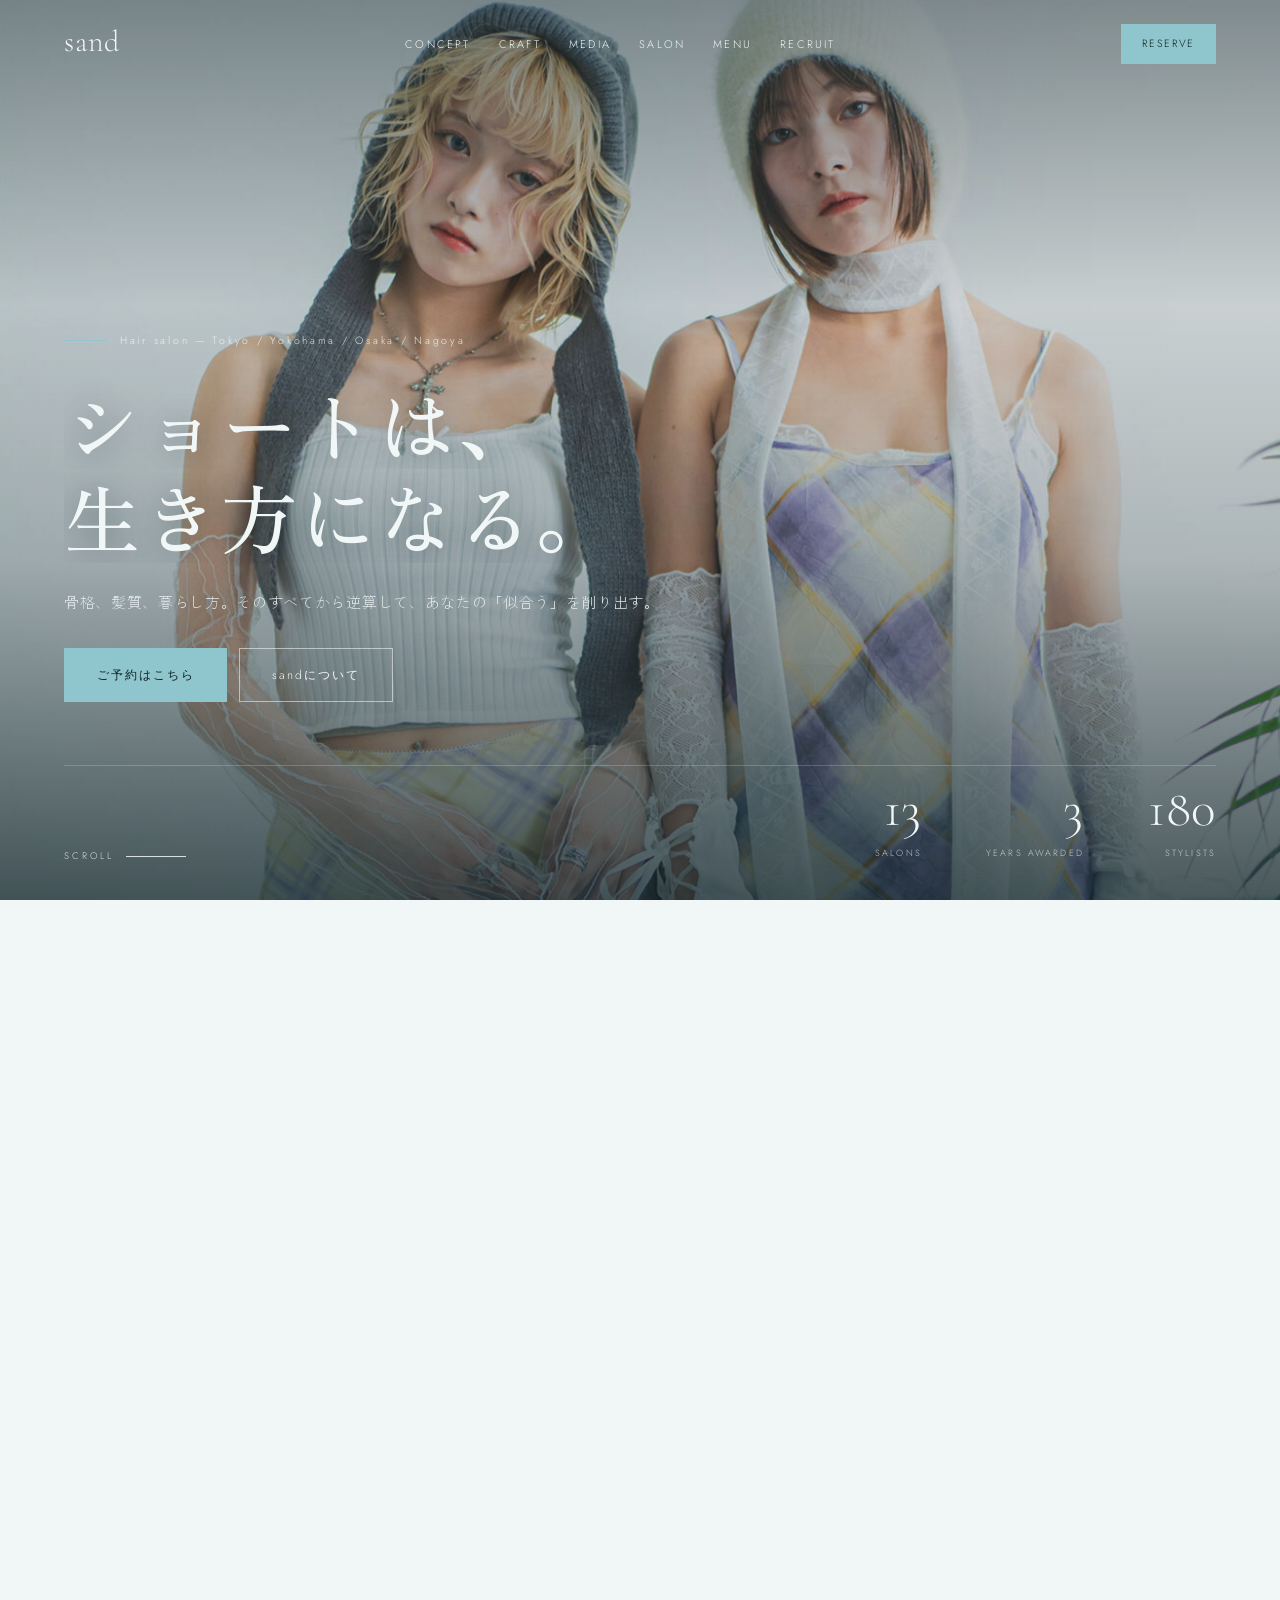
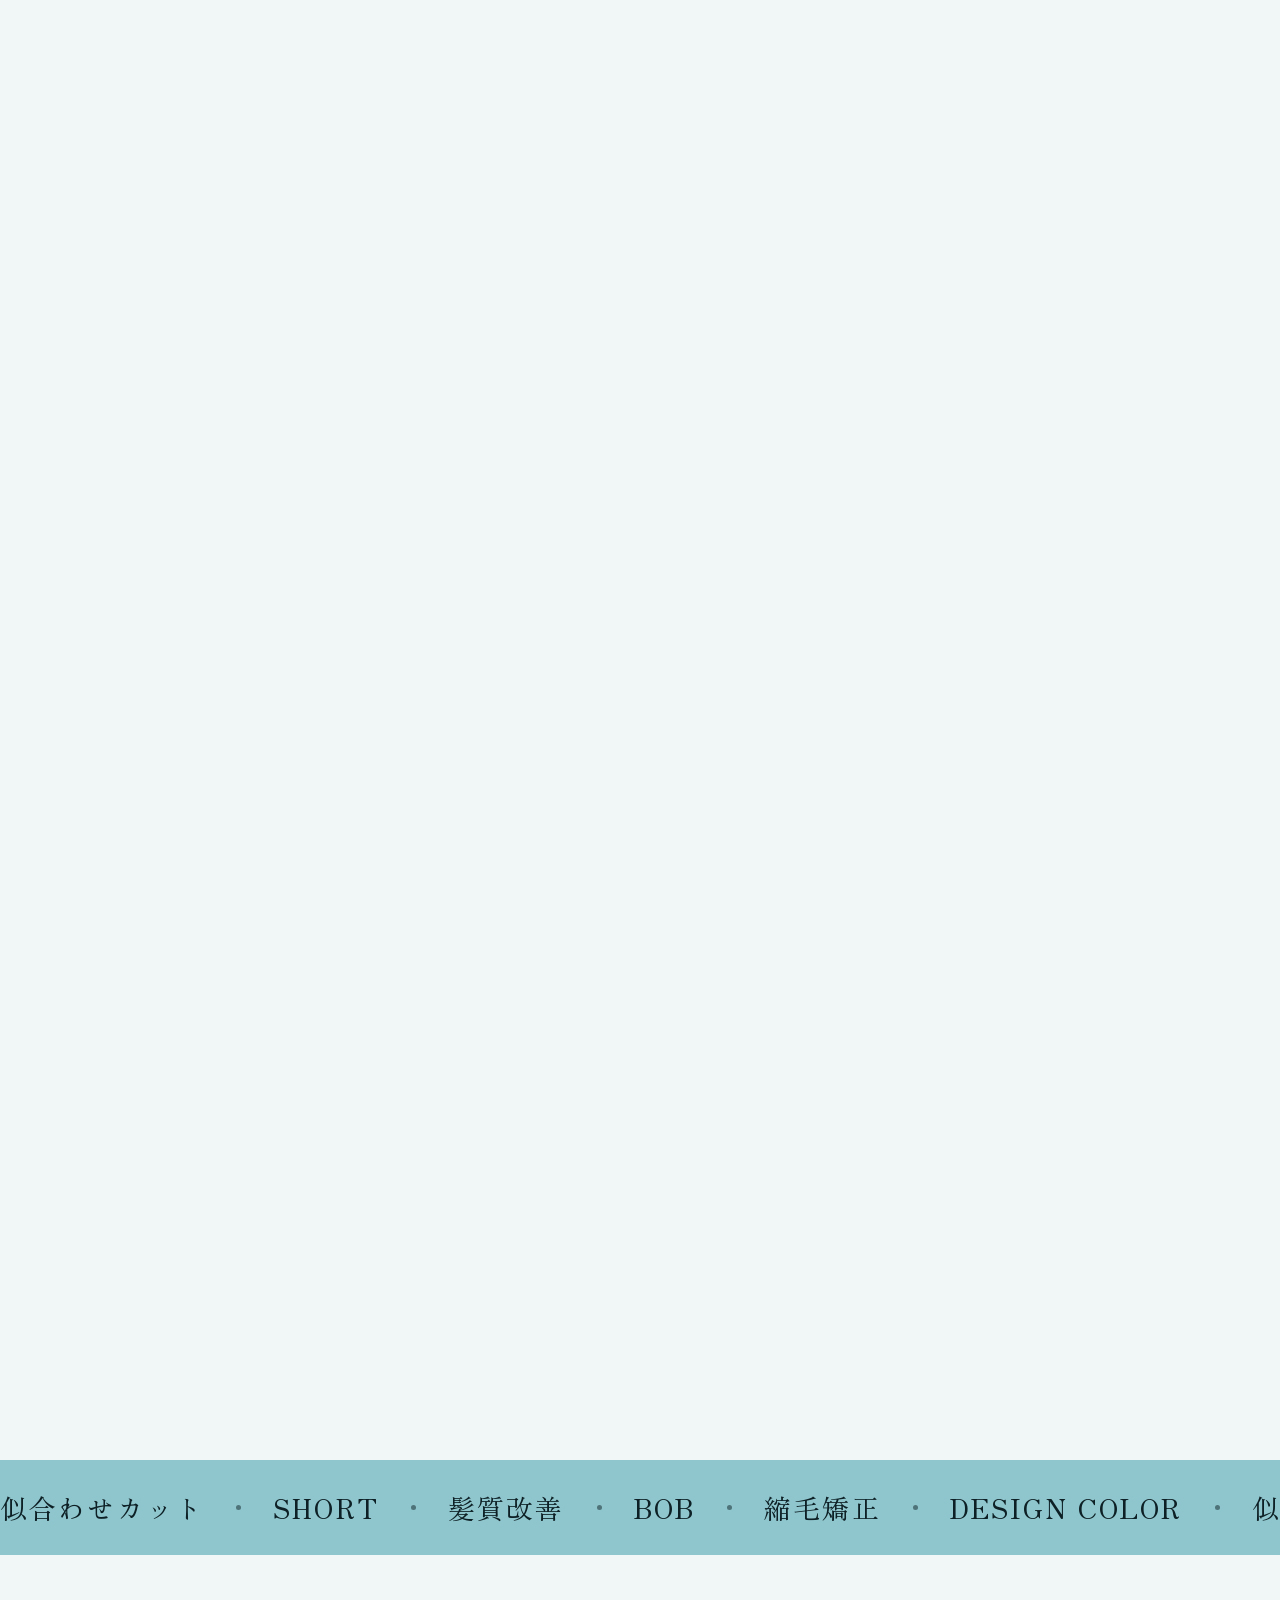
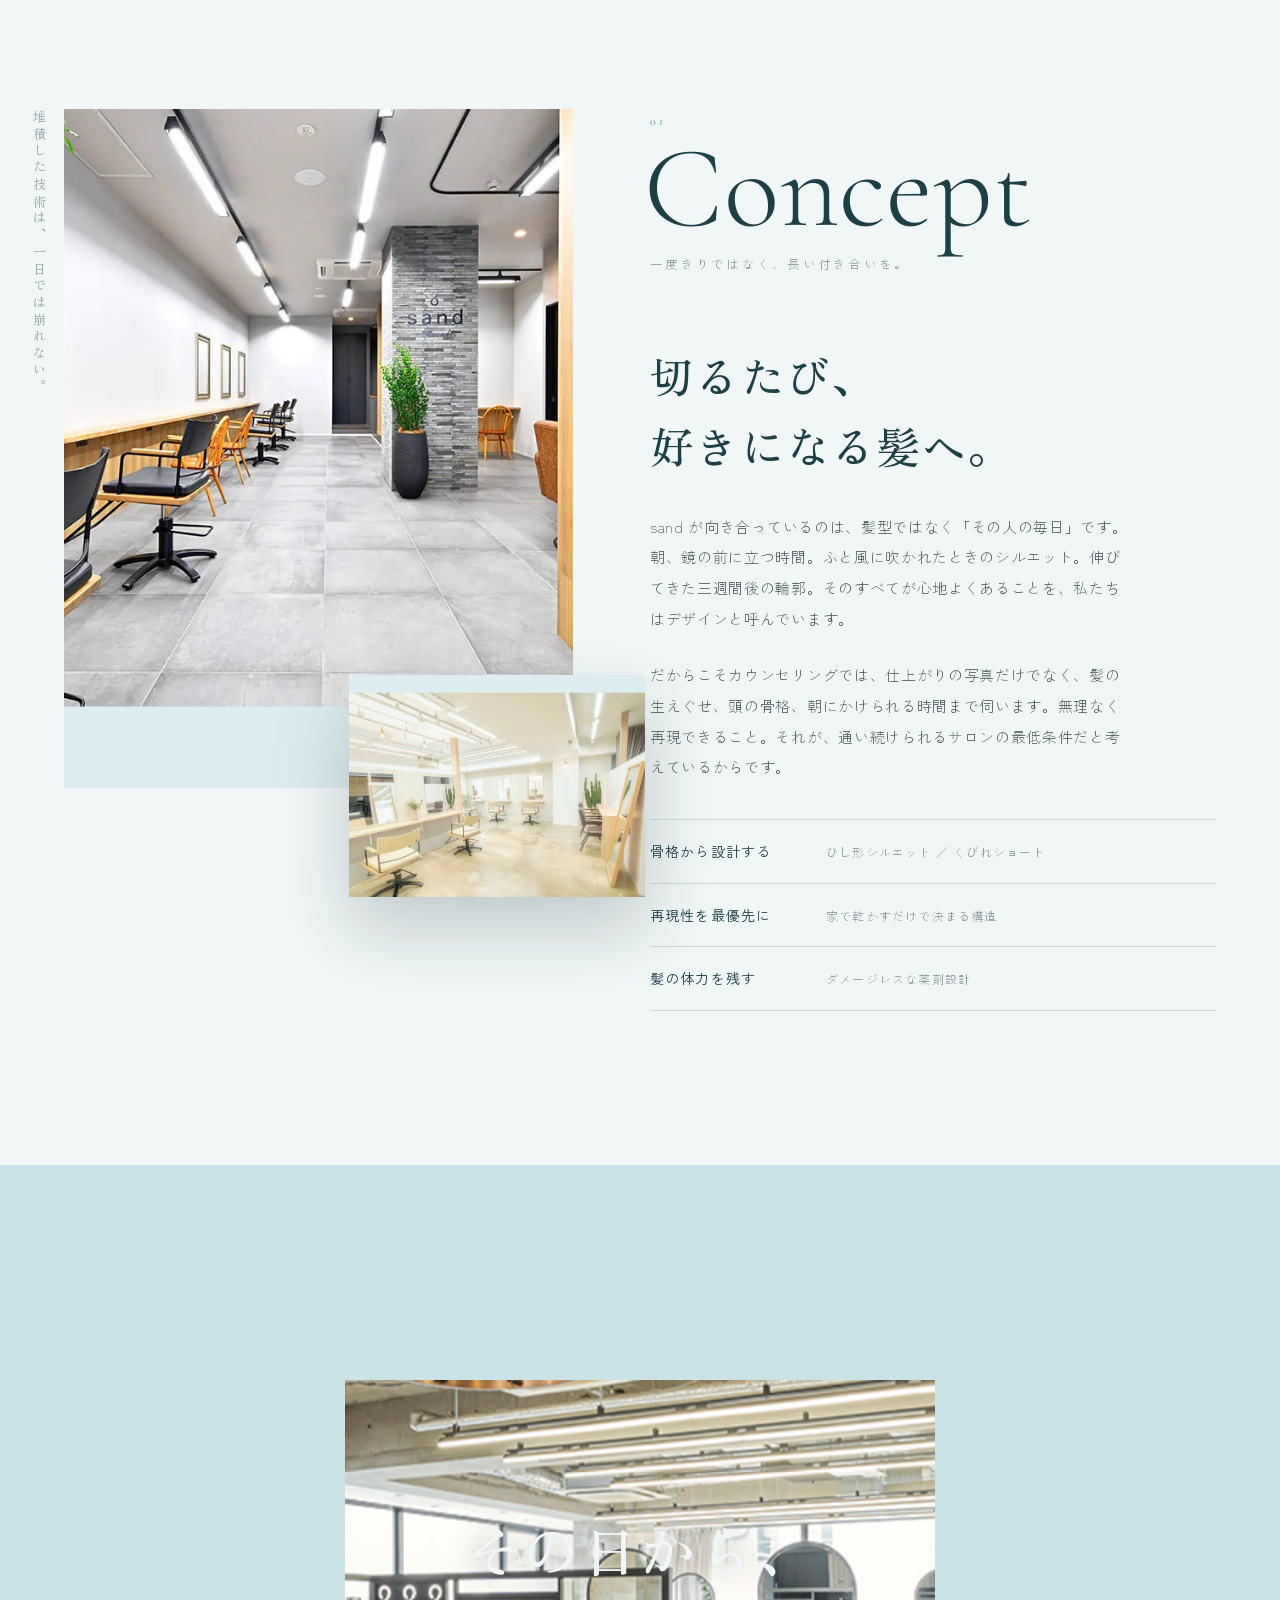
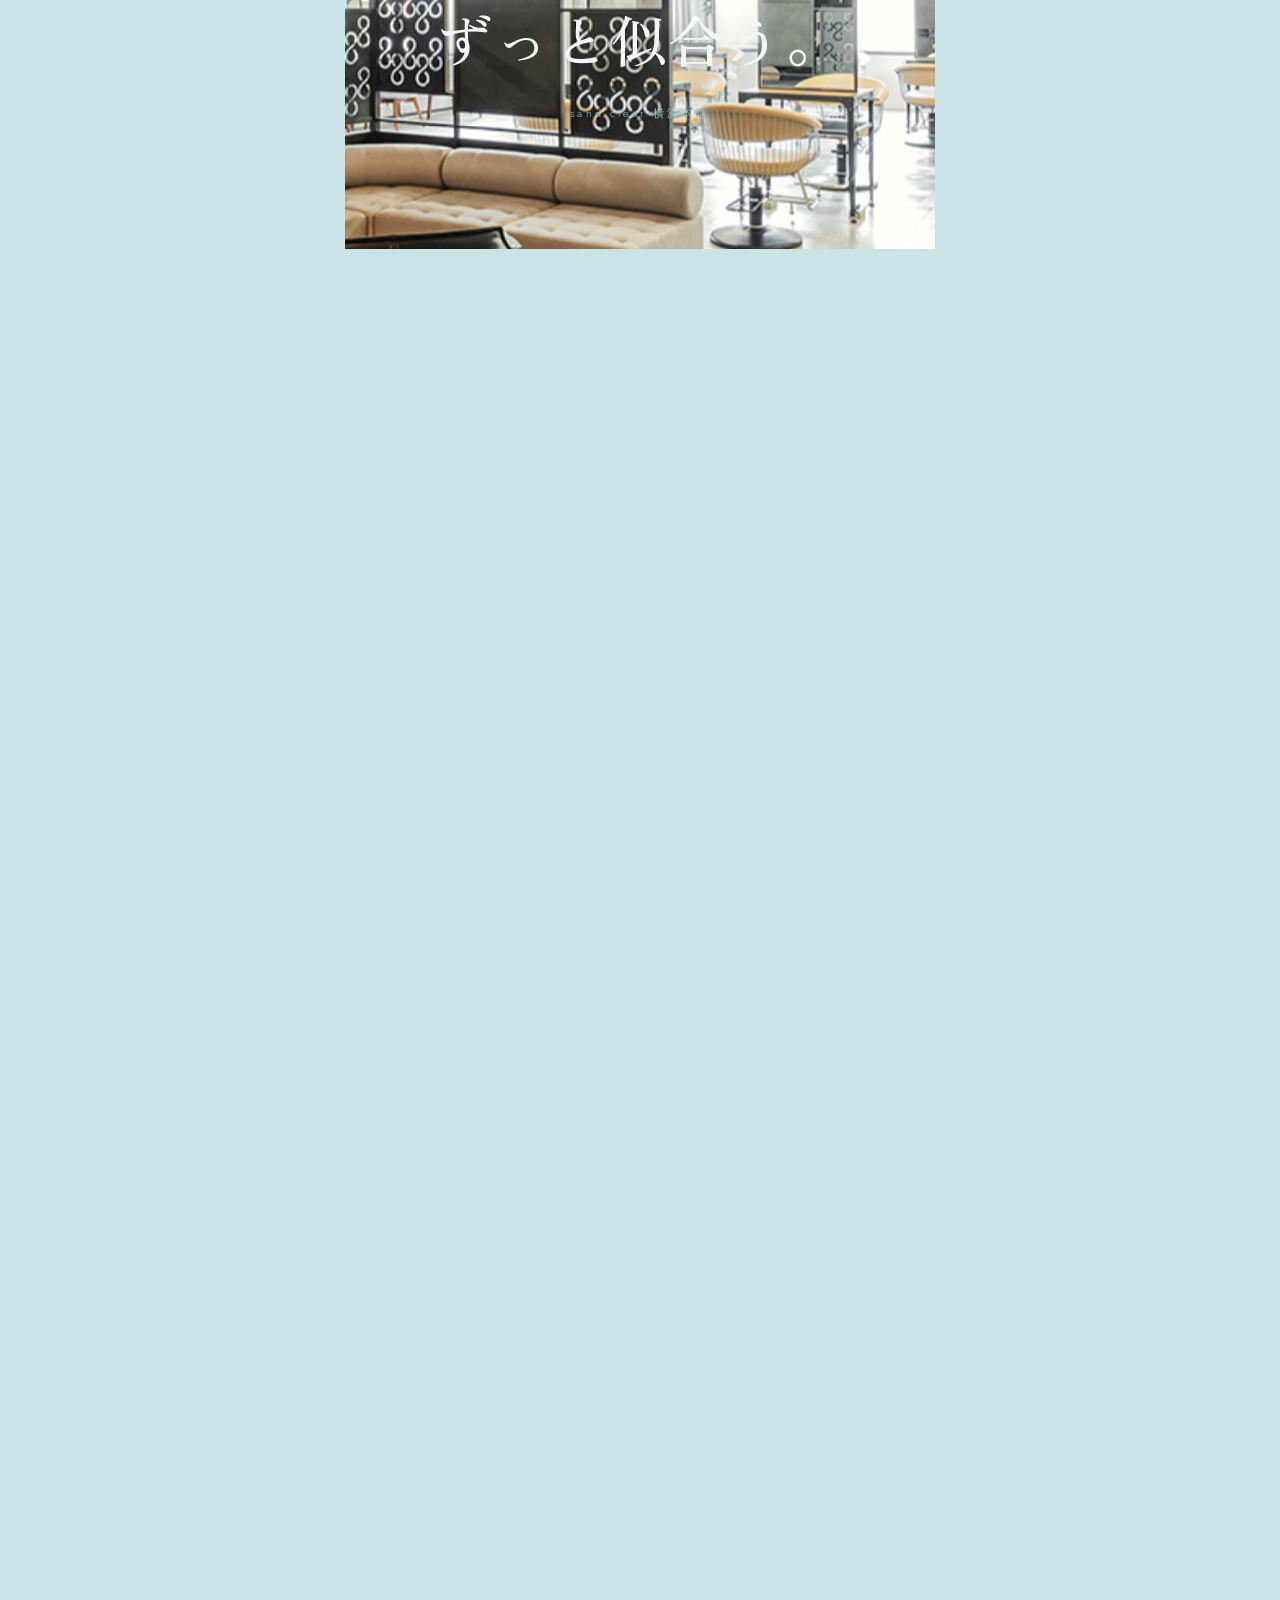
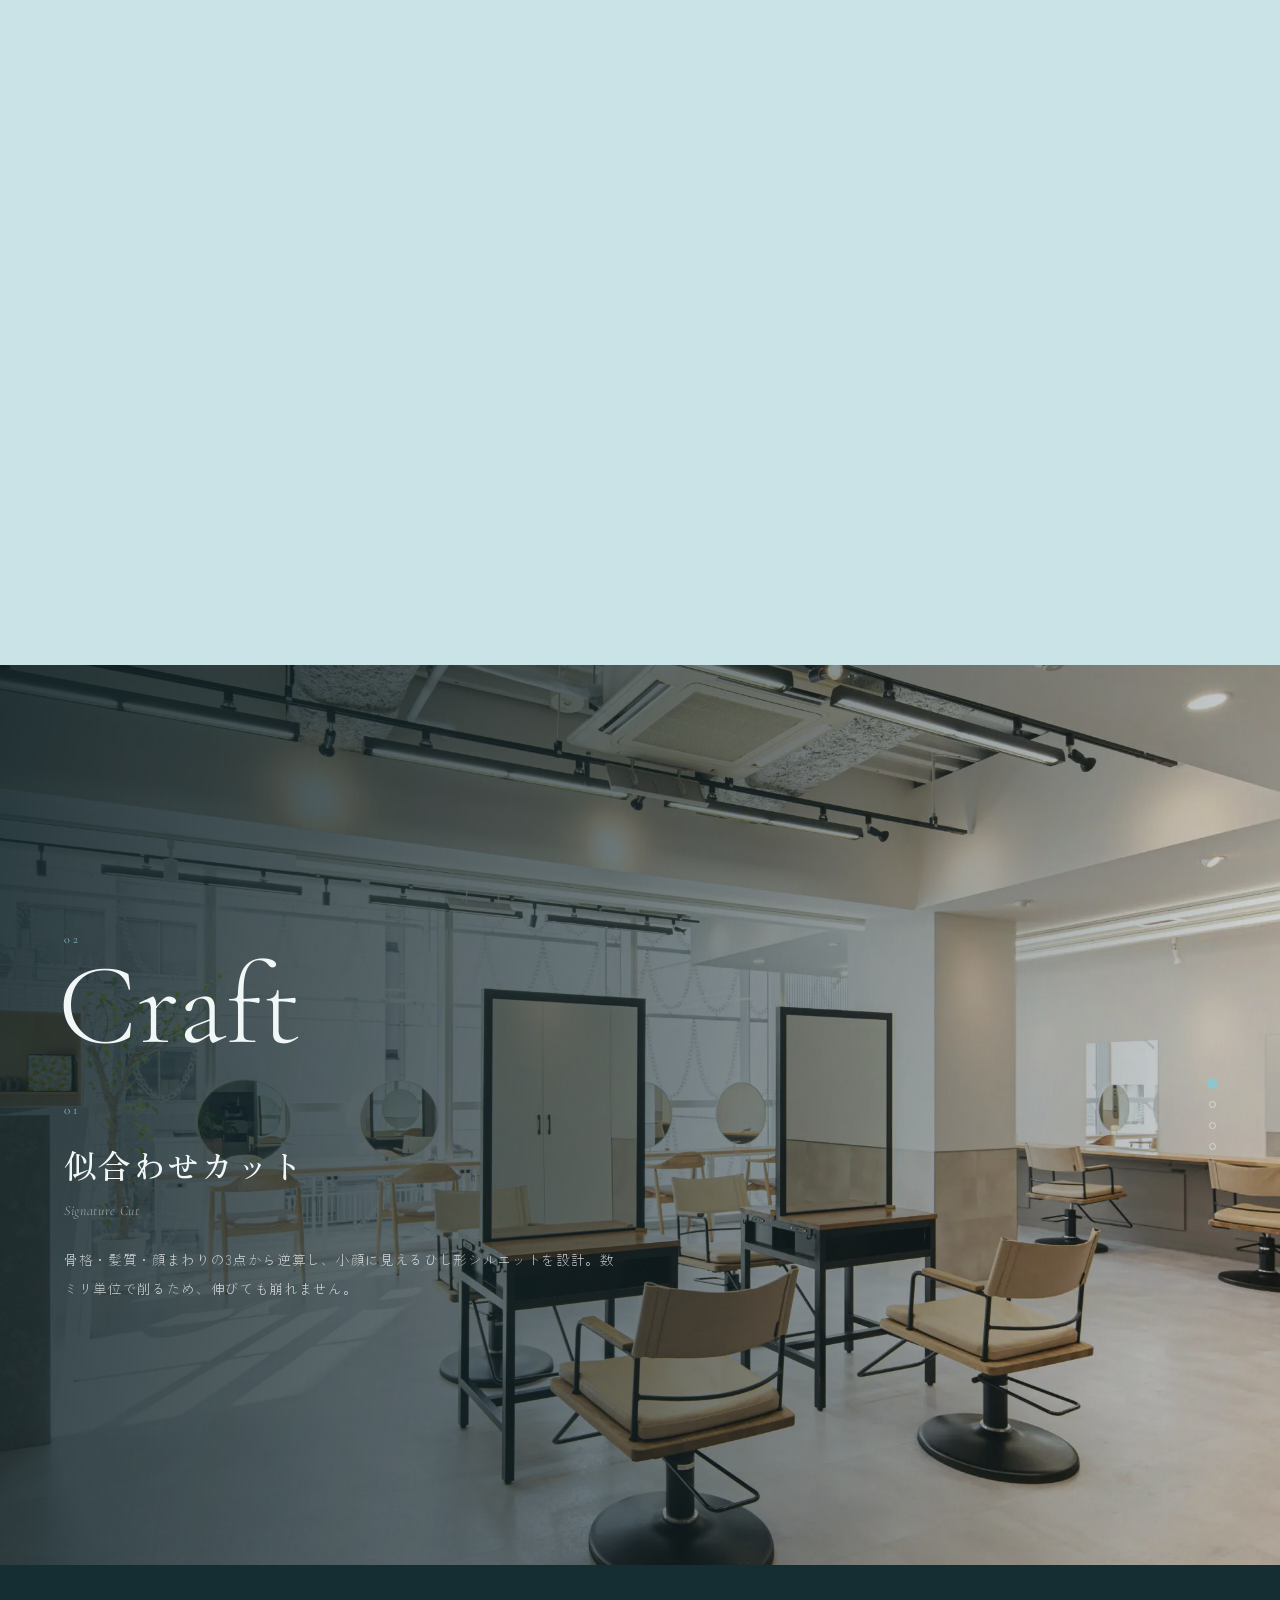
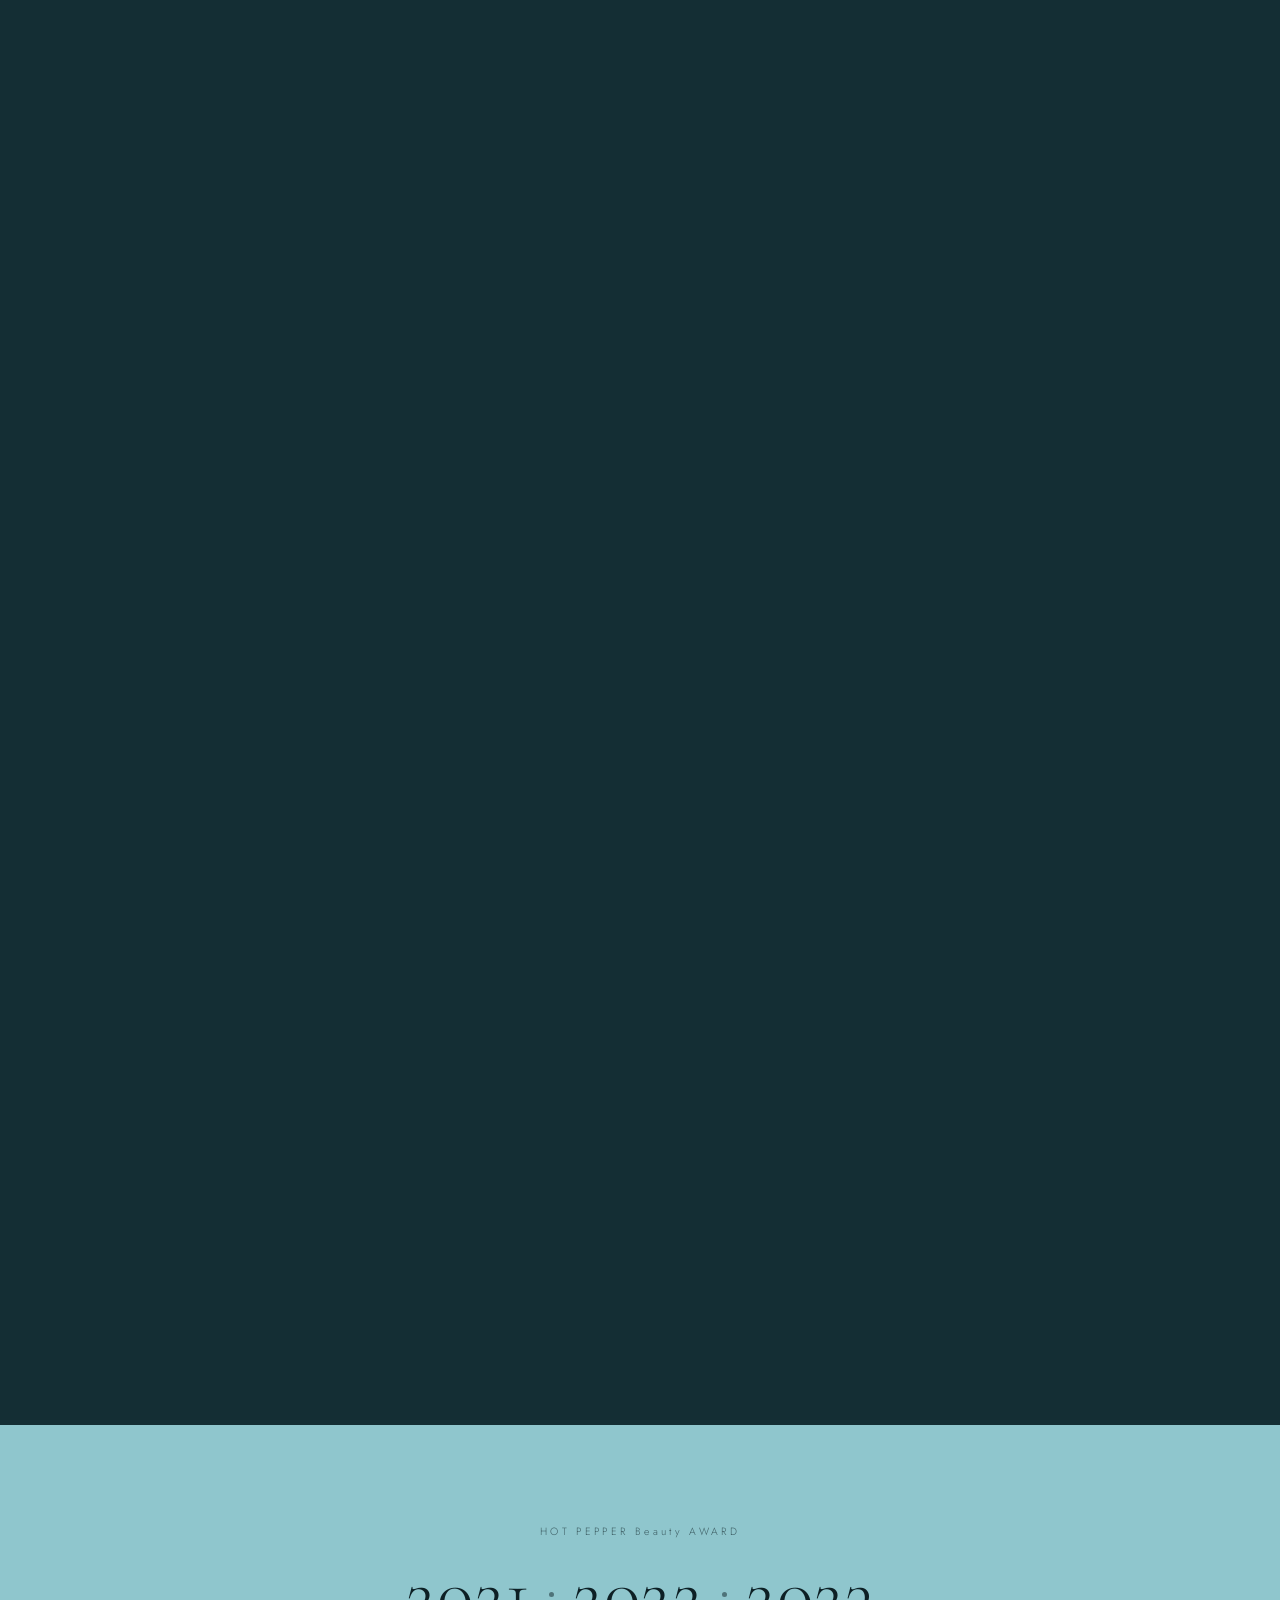
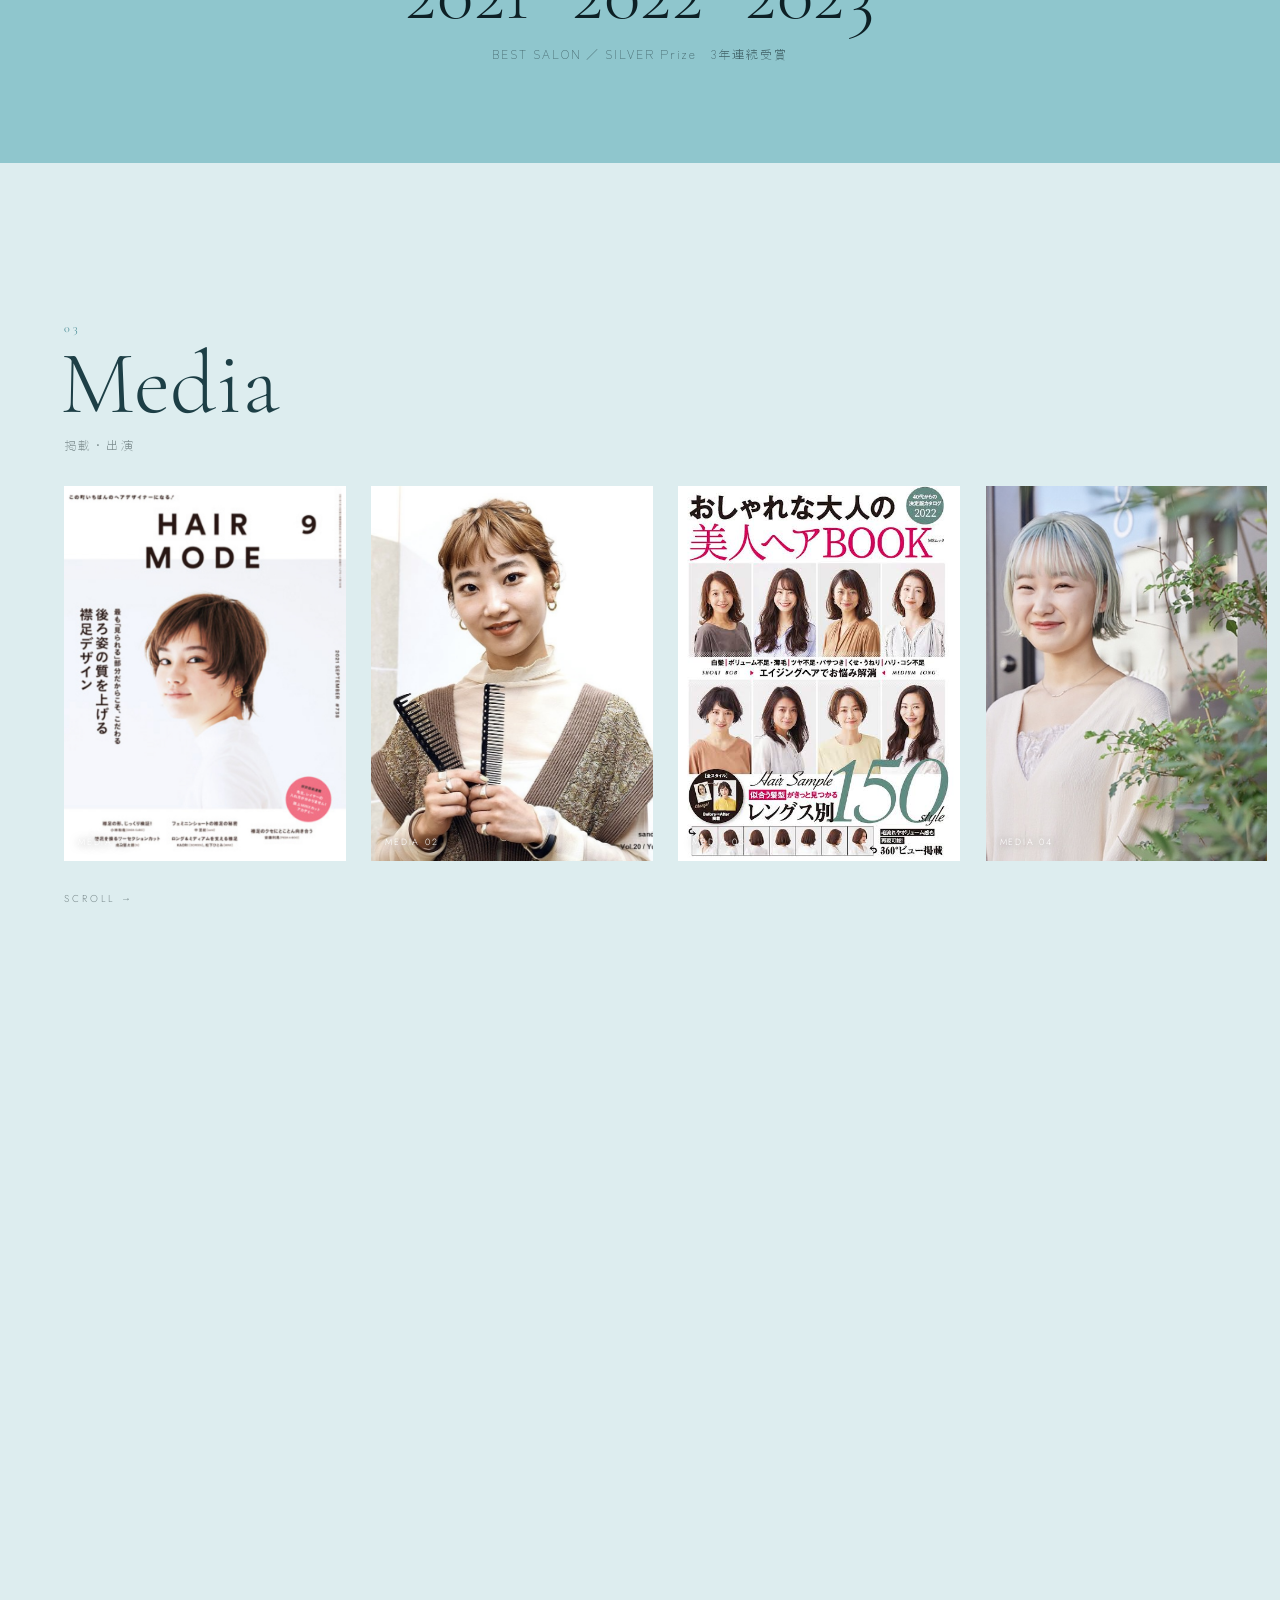
==== index.html @ c73f9e73 "sand サイトリニューアル: スクロール駆動の静的サイト - テーマカラーをソフトアクア #8FC6CD に統一（ネイビー不採用） - GSAP ScrollTrigger でヒーロー/リビール/C" ====
<!DOCTYPE html>
<html lang="ja">
<head>
<meta charset="UTF-8">
<meta name="viewport" content="width=device-width, initial-scale=1">
<title>sand ｜ 上質なショート・ボブの美容室</title>
<meta name="description" content="全国の美容師を指導するカット技術。ショート・ボブを軸に、骨格と髪質から「似合う」を削り出す美容室 sand。銀座・表参道・池袋・新宿・横浜・大阪・名古屋、全13サロン。">
<meta property="og:title" content="sand ｜ 上質なショート・ボブの美容室">
<meta property="og:description" content="骨格、髪質、暮らし方。そのすべてから逆算して、あなたの「似合う」を削り出す。">
<meta property="og:image" content="assets/img/hero/hero01.jpg">
<meta name="theme-color" content="#2F354F">
<link rel="preconnect" href="https://fonts.googleapis.com">
<link rel="preconnect" href="https://fonts.gstatic.com" crossorigin>
<link href="https://fonts.googleapis.com/css2?family=Cormorant+Garamond:ital,wght@0,300;0,400;1,300&family=Jost:wght@200;300;400&family=Zen+Kaku+Gothic+New:wght@300;400;500&family=Zen+Old+Mincho:wght@400;500;600&display=swap" rel="stylesheet">
<link rel="preload" as="image" href="assets/img/hero/hero01.jpg">
<link rel="stylesheet" href="assets/css/style.css">
</head>
<body>

<a class="skip" href="#main">本文へスキップ</a>

<div class="load" id="load">
  <p class="load__mark"><span>s</span><span>a</span><span>n</span><span>d</span></p>
  <p class="load__sub">Short &amp; Bob specialist</p>
  <span class="load__bar"><i></i></span>
</div>

<!-- ===== Header ===== -->
<header class="hd" id="hd">
  <a class="hd__logo" href="#top"><span>sand</span></a>
  <nav class="hd__nav" aria-label="メインナビゲーション">
    <a href="#concept">CONCEPT</a><a href="#craft">CRAFT</a><a href="#media">MEDIA</a>
    <a href="#salon">SALON</a><a href="#menu">MENU</a><a href="#recruit">RECRUIT</a>
  </nav>
  <div class="hd__act">
    <a class="btn btn--sm" href="#contact"><span>RESERVE</span></a>
    <button class="burger" id="burger" aria-label="メニューを開く" aria-expanded="false" aria-controls="drawer"><i></i><i></i><i></i></button>
  </div>
</header>

<div class="drawer" id="drawer" aria-hidden="true">
  <div class="drawer__in">
    <nav class="drawer__nav">
      <a href="#concept"><i>01</i><b>Concept</b><em>コンセプト</em></a>
      <a href="#craft"><i>02</i><b>Craft</b><em>技術</em></a>
      <a href="#media"><i>03</i><b>Media</b><em>掲載・出演</em></a>
      <a href="#salon"><i>04</i><b>Salon</b><em>サロン</em></a>
      <a href="#menu"><i>05</i><b>Menu</b><em>メニュー</em></a>
      <a href="#recruit"><i>06</i><b>Recruit</b><em>採用情報</em></a>
      <a href="#contact"><i>07</i><b>Contact</b><em>ご予約</em></a>
    </nav>
    <div class="drawer__ft">
      <p>13 salons ／ 銀座・表参道・池袋・新宿・横浜・大阪・名古屋</p>
      <div class="drawer__sns"><a href="#">Instagram</a><a href="#">YouTube</a><a href="#">LINE</a></div>
    </div>
  </div>
</div>

<main id="main">

<!-- ============================================================
     BEAT 1 : HOOK — 3枚の写真をスクロールでクロスフェード
     ============================================================ -->
<section class="hero" id="top">
  <div class="hero__stage">
    <div class="hero__shots" aria-hidden="true">
      <figure class="shot is-on"><img src="assets/img/hero/hero01.jpg" alt="" fetchpriority="high"></figure>
      <figure class="shot"><img src="assets/img/hero/hero02.jpg" alt="" loading="lazy"></figure>
      <figure class="shot"><img src="assets/img/hero/hero03.jpg" alt="" loading="lazy"></figure>
    </div>
    <div class="hero__veil" aria-hidden="true"></div>

    <div class="hero__body">
      <p class="hero__kick"><i></i>Hair salon — Tokyo / Yokohama / Osaka / Nagoya</p>
      <h1 class="hero__ttl" aria-label="ショートは、生き方になる。">
        <span class="ln"><span data-split>ショートは、</span></span>
        <span class="ln"><span data-split>生き方になる。</span></span>
      </h1>
      <p class="hero__lead">骨格、髪質、暮らし方。そのすべてから逆算して、あなたの「似合う」を削り出す。</p>
      <div class="hero__cta">
        <a class="btn btn--solid" href="#contact"><span>ご予約はこちら</span></a>
        <a class="btn btn--gh" href="#concept"><span>sandについて</span></a>
      </div>
    </div>

    <div class="hero__foot">
      <div class="hero__scroll"><span>SCROLL</span><i></i></div>
      <div class="hero__num">
        <div><b data-count="13">0</b><em>SALONS</em></div>
        <div><b data-count="3">0</b><em>YEARS AWARDED</em></div>
        <div><b data-count="180">0</b><em>STYLISTS</em></div>
      </div>
    </div>
  </div>
</section>

<div class="mq" aria-hidden="true">
  <div class="mq__t">
    <span>似合わせカット</span><i></i><span>SHORT</span><i></i><span>髪質改善</span><i></i><span>BOB</span><i></i><span>縮毛矯正</span><i></i><span>DESIGN COLOR</span><i></i>
    <span>似合わせカット</span><i></i><span>SHORT</span><i></i><span>髪質改善</span><i></i><span>BOB</span><i></i><span>縮毛矯正</span><i></i><span>DESIGN COLOR</span><i></i>
  </div>
</div>

<!-- ============================================================
     BEAT 2 : CONTEXT — 文章はスクロール、写真は視差でゆっくり
     ============================================================ -->
<section class="sec cpt" id="concept">
  <div class="wrap cpt__grid">
    <div class="cpt__vis">
      <figure class="fr fr--a"><img src="assets/img/salon/omotesando.webp" alt="sand omotesando の店内" loading="lazy" data-plx="0.12"></figure>
      <figure class="fr fr--b"><img src="assets/img/salon/scene.webp" alt="sand Scene の店内" loading="lazy" data-plx="-0.08"></figure>
      <p class="cpt__vcap" aria-hidden="true">堆積した技術は、一日では崩れない。</p>
    </div>
    <div class="cpt__txt">
      <header class="hdr">
        <span class="hdr__no">01</span>
        <h2 class="hdr__en">Concept</h2>
        <p class="hdr__ja">一度きりではなく、長い付き合いを。</p>
      </header>
      <p class="cpt__q rise">切るたび、<br>好きになる髪へ。</p>
      <div class="cpt__p rise" style="--d:.1s">
        <p>sand が向き合っているのは、髪型ではなく「その人の毎日」です。朝、鏡の前に立つ時間。ふと風に吹かれたときのシルエット。伸びてきた三週間後の輪郭。そのすべてが心地よくあることを、私たちはデザインと呼んでいます。</p>
        <p>だからこそカウンセリングでは、仕上がりの写真だけでなく、髪の生えぐせ、頭の骨格、朝にかけられる時間まで伺います。無理なく再現できること。それが、通い続けられるサロンの最低条件だと考えているからです。</p>
      </div>
      <ul class="cpt__pts rise" style="--d:.2s">
        <li><b>骨格から設計する</b><span>ひし形シルエット ／ くびれショート</span></li>
        <li><b>再現性を最優先に</b><span>家で乾かすだけで決まる構造</span></li>
        <li><b>髪の体力を残す</b><span>ダメージレスな薬剤設計</span></li>
      </ul>
    </div>
  </div>
</section>

<!-- ============================================================
     APPLE 式リビール — 小窓から全画面へ、スクロールで開いていく
     ============================================================ -->
<section class="rvl" aria-label="sandの空間">
  <div class="rvl__stage">
    <figure class="rvl__ph"><img src="assets/img/salon/clear.jpg" alt="sand clear 横浜本店の店内"></figure>
    <div class="rvl__veil" aria-hidden="true"></div>
    <div class="rvl__cap">
      <p class="rvl__t">その日から、<br>ずっと似合う。</p>
      <p class="rvl__s">sand clear 横浜本店</p>
    </div>
  </div>
</section>

<!-- ============================================================
     BEAT 3 : JOURNEY — 画面を固定し、写真と文章を差し替える
     ============================================================ -->
<section class="pin" id="craft" aria-label="sandの技術">
  <div class="pin__stage">
    <div class="pin__media" aria-hidden="true">
      <figure class="pshot is-on"><img src="assets/img/salon/ginza.webp" alt="" loading="lazy"></figure>
      <figure class="pshot"><img src="assets/img/salon/clear.jpg" alt="" loading="lazy"></figure>
      <figure class="pshot"><img src="assets/img/salon/hearts.jpg" alt="" loading="lazy"></figure>
      <figure class="pshot"><img src="assets/img/salon/nagoya.jpg" alt="" loading="lazy"></figure>
    </div>
    <div class="pin__veil" aria-hidden="true"></div>

    <div class="pin__ui">
      <header class="pin__hd">
        <span class="hdr__no">02</span>
        <h2 class="hdr__en">Craft</h2>
      </header>

      <div class="pin__chapters">
        <article class="chap is-on"><span class="chap__n">01</span><h3>似合わせカット</h3><em>Signature Cut</em>
          <p>骨格・髪質・顔まわりの3点から逆算し、小顔に見えるひし形シルエットを設計。数ミリ単位で削るため、伸びても崩れません。</p></article>
        <article class="chap"><span class="chap__n">02</span><h3>髪質改善／縮毛矯正</h3><em>Straight</em>
          <p>「まっすぐ」ではなく「地毛のように柔らかい」を目指す薬剤設計。うねりだけを解き、動きと束感は残します。</p></article>
        <article class="chap"><span class="chap__n">03</span><h3>デザインカラー</h3><em>Color</em>
          <p>パーソナルカラー診断をベースに、肌のトーンまで引き上げる配合。ブリーチ毛でも手触りを損なわない処方を選択します。</p></article>
        <article class="chap"><span class="chap__n">04</span><h3>教育とチーム</h3><em>Education</em>
          <p>全国のサロンへ技術指導を行うトップスタイリストが在籍。誰が担当しても同じ基準に届くよう、社内で技術を標準化しています。</p></article>
      </div>

      <ol class="pin__dots" aria-hidden="true"><li class="is-on"></li><li></li><li></li><li></li></ol>
    </div>
  </div>
</section>

<!-- 受賞 -->
<section class="awd">
  <div class="wrap">
    <p class="awd__l rise">HOT PEPPER Beauty AWARD</p>
    <p class="awd__y rise" style="--d:.08s"><b>2021</b><i></i><b>2022</b><i></i><b>2023</b></p>
    <p class="awd__s rise" style="--d:.16s">BEST SALON ／ SILVER Prize　3年連続受賞</p>
  </div>
</section>

<!-- ============================================================
     BEAT 4 : CLIMAX — 横スクロールのMEDIA、そして13サロン
     ============================================================ -->
<section class="hz" id="media" aria-label="メディア掲載・出演">
  <div class="hz__stage">
    <header class="hz__hd">
      <span class="hdr__no">03</span>
      <h2 class="hdr__en">Media</h2>
      <p class="hdr__ja">掲載・出演</p>
    </header>
    <div class="hz__track" id="hzTrack"></div>
    <p class="hz__hint" aria-hidden="true">SCROLL →</p>
  </div>
</section>

<section class="sec sln" id="salon">
  <div class="wrap">
    <header class="hdr hdr--c rise">
      <span class="hdr__no">04</span>
      <h2 class="hdr__en">Salon</h2>
      <p class="hdr__ja">全国13サロン</p>
    </header>
    <div class="flt rise" role="tablist" aria-label="エリアで絞り込み">
      <button class="flt__b is-on" data-area="all" role="tab" aria-selected="true">ALL<i>13</i></button>
      <button class="flt__b" data-area="ginza" role="tab" aria-selected="false">銀座<i>3</i></button>
      <button class="flt__b" data-area="omotesando" role="tab" aria-selected="false">表参道<i>2</i></button>
      <button class="flt__b" data-area="ikebukuro" role="tab" aria-selected="false">池袋<i>2</i></button>
      <button class="flt__b" data-area="shinjuku" role="tab" aria-selected="false">新宿<i>1</i></button>
      <button class="flt__b" data-area="yokohama" role="tab" aria-selected="false">横浜<i>3</i></button>
      <button class="flt__b" data-area="osaka" role="tab" aria-selected="false">大阪<i>1</i></button>
      <button class="flt__b" data-area="nagoya" role="tab" aria-selected="false">名古屋<i>1</i></button>
    </div>
    <div class="sln__grid" id="salons"></div>
  </div>
</section>

<!-- Menu -->
<section class="sec mn" id="menu">
  <div class="mn__bg" aria-hidden="true"><img src="assets/img/misc/menu_bg.jpg" alt="" loading="lazy" data-plx="0.1"></div>
  <div class="wrap">
    <header class="hdr hdr--c hdr--lt rise">
      <span class="hdr__no">05</span>
      <h2 class="hdr__en">Menu</h2>
      <p class="hdr__ja">メニュー・料金</p>
    </header>
    <div class="mn__grid">
      <section class="mn__g rise"><h3 class="mn__t"><i>Cut</i><span>カット</span></h3><ul>
        <li><span>カット（シャンプー・ブロー込）</span><b>¥7,000〜</b></li>
        <li><span>学生カット</span><b>¥5,980〜</b></li>
        <li><span>前髪カット</span><b>¥1,500</b></li></ul></section>
      <section class="mn__g rise" style="--d:.06s"><h3 class="mn__t"><i>Color</i><span>カラー</span></h3><ul>
        <li><span>カラー</span><b>¥7,500〜</b></li>
        <li><span>デザインカラー／ブリーチ</span><b>¥13,000〜</b></li>
        <li><span>カット＋カラー</span><b>¥14,300〜</b></li></ul></section>
      <section class="mn__g rise" style="--d:.12s"><h3 class="mn__t"><i>Straight</i><span>縮毛矯正・パーマ</span></h3><ul>
        <li><span>縮毛矯正</span><b>¥10,000〜32,000</b></li>
        <li><span>カット＋縮毛矯正</span><b>¥28,050〜</b></li>
        <li><span>パーマ</span><b>¥7,500〜</b></li></ul></section>
      <section class="mn__g rise" style="--d:.18s"><h3 class="mn__t"><i>Care</i><span>トリートメント・スパ</span></h3><ul>
        <li><span>トリートメント</span><b>¥3,500〜18,000</b></li>
        <li><span>ヘッドスパ</span><b>¥1,500〜4,000</b></li>
        <li><span>カット＋トリートメント</span><b>¥9,900〜14,850</b></li></ul></section>
    </div>
    <p class="mn__note rise">※価格は税抜表示です。店舗・スタイリストの指名により料金が異なる場合がございます。<br>※髪の長さ・状態により追加料金をいただく場合がございます。詳細は各サロンへお問い合わせください。</p>
  </div>
</section>

<!-- ============================================================
     BEAT 5 : RESOLUTION
     ============================================================ -->
<section class="rec" id="recruit">
  <div class="rec__bg" aria-hidden="true"><img src="assets/img/misc/recruit_bg.jpg" alt="" loading="lazy" data-plx="0.16"></div>
  <div class="wrap rec__in">
    <span class="hdr__no rise">06</span>
    <h2 class="rec__en rise" style="--d:.06s">Recruit</h2>
    <p class="rec__cp rise" style="--d:.12s">「sandに入社してよかった」と、<br>思い続けられる美容室でありたい。</p>
    <p class="rec__tx rise" style="--d:.18s">技術を教わる場所ではなく、技術を伸ばし続ける場所へ。スタイリストデビューまでの道筋も、その先のキャリアも、一緒に設計します。まずは気軽に、サロン見学から。</p>
    <div class="rec__cta rise" style="--d:.24s">
      <a class="btn btn--sand" href="#"><span>採用情報を見る</span></a>
      <a class="btn btn--gh" href="#"><span>サロン見学を申し込む</span></a>
    </div>
  </div>
</section>

<section class="sec cnt" id="contact">
  <div class="wrap">
    <header class="hdr hdr--c rise">
      <span class="hdr__no">07</span>
      <h2 class="hdr__en">Contact</h2>
      <p class="hdr__ja">ご予約・お問い合わせ</p>
    </header>
    <div class="cnt__grid">
      <div class="cnt__c rise"><h3>ご予約</h3>
        <p>WEB予約は24時間受付。ご希望のサロンを選んでお進みください。当日のご予約はお電話が確実です。</p>
        <a class="btn btn--solid" href="#salon"><span>サロンを選んで予約</span></a>
        <a class="btn" href="#"><span>LINEで相談する</span></a></div>
      <div class="cnt__c rise" style="--d:.08s"><h3>お問い合わせ</h3>
        <p>取材・撮影・商品に関するご相談、企業の方からのお問い合わせはこちらから承ります。</p>
        <a class="btn" href="#"><span>お問い合わせフォーム</span></a>
        <a class="btn" href="#"><span>企業・関係者の方はこちら</span></a></div>
      <div class="cnt__c rise" style="--d:.16s"><h3>Follow</h3>
        <p>スタイル写真やスタッフの日常は、各SNSで発信しています。</p>
        <ul class="sns">
          <li><a href="#"><span>Instagram</span><i>→</i></a></li>
          <li><a href="#"><span>YouTube</span><i>→</i></a></li>
          <li><a href="#"><span>TikTok</span><i>→</i></a></li>
          <li><a href="#"><span>LINE</span><i>→</i></a></li>
        </ul></div>
    </div>
  </div>
</section>

</main>

<footer class="ft">
  <div class="wrap ft__in">
    <div>
      <p class="ft__logo">sand</p>
      <p class="ft__tag">Short &amp; Bob specialist<br>銀座 / 表参道 / 池袋 / 新宿 / 横浜 / 大阪 / 名古屋</p>
    </div>
    <nav class="ft__nav" aria-label="フッターナビゲーション">
      <a href="#concept">CONCEPT</a><a href="#craft">CRAFT</a>
      <a href="#media">MEDIA</a><a href="#salon">SALON</a>
      <a href="#menu">MENU</a><a href="#recruit">RECRUIT</a>
      <a href="#contact">CONTACT</a>
    </nav>
  </div>
  <p class="ft__cr">© <span id="yr"></span> sand All rights reserved.</p>
</footer>

<a class="fab" href="#contact"><span>RESERVE</span></a>
<span class="prog" aria-hidden="true"><i id="prog"></i></span>

<script src="assets/js/vendor/gsap.min.js"></script>
<script src="assets/js/vendor/ScrollTrigger.min.js"></script>
<script src="assets/js/main.js"></script>
</body>
</html>
---- assets/css/style.css ----
@charset "UTF-8";
/* =========================================================
   sand — renewal / scroll-driven
   テーマカラー: aqua #8FC6CD（指定色。公式サイトの差し色 #80C6CC とほぼ同一）
   暗い面はネイビーではなく深いティールで統一する
   ========================================================= */

:root{
  --aqua:#8FC6CD;  --aqua-l:#BCDFE3; --aqua-d:#3F868F; --aqua-dd:#2C6B73;
  --deep:#1D3F46;  --deep-2:#142E34; --deep-3:#0D2025;
  /* 地もアクア寄りに振る。無彩色の白だとテーマ色が浮いて見える */
  --paper:#F1F7F7; --paper-2:#DDEDEF; --paper-3:#C9E3E6;
  --sand:#EFE9DC;                       /* 温かい二次色。効かせどころだけ */
  --ink:#3C4A4C;   --ink-2:#7C8C8E;
  --hair:rgba(29,63,70,.16); --hair-l:rgba(247,249,249,.20);
  --f-dp:"Cormorant Garamond","Zen Old Mincho",serif;
  --f-mc:"Zen Old Mincho",serif;
  --f-ja:"Zen Kaku Gothic New",sans-serif;
  --f-ui:"Jost",sans-serif;
  --pad:clamp(20px,5vw,84px);
  --max:1440px;
  --e:cubic-bezier(.22,1,.36,1);
}

*,*::before,*::after{box-sizing:border-box;}
html{-webkit-text-size-adjust:100%;}
body{
  margin:0;background:var(--paper);color:var(--ink);
  font-family:var(--f-ja);font-weight:300;font-size:15px;line-height:2.05;letter-spacing:.045em;
  /* overflow-x:hidden は body をスクロールコンテナ化させ ScrollTrigger が壊れる。clip は箱にならない */
  overflow-x:clip;-webkit-font-smoothing:antialiased;
}
body.lock{overflow:hidden;}
img{max-width:100%;display:block;}
a{color:inherit;text-decoration:none;}
button{font:inherit;color:inherit;background:none;border:0;cursor:pointer;}
h1,h2,h3,p,figure,ul,ol,em{margin:0;padding:0;font-style:normal;}
ul,ol{list-style:none;}
::selection{background:var(--deep);color:var(--aqua-l);}
.wrap{width:100%;max-width:var(--max);margin-inline:auto;padding-inline:var(--pad);position:relative;z-index:3;}

.skip{position:absolute;left:-9999px;}
.skip:focus{left:12px;top:12px;z-index:500;background:var(--deep);color:#fff;padding:10px 16px;}
:focus-visible{outline:2px solid var(--aqua-d);outline-offset:3px;}

/* =========================================================
   Loader
   ========================================================= */
/* 第一印象でテーマ色を決めるので、ローダーはアクタのベタ塗り */
.load{
  position:fixed;inset:0;z-index:300;background:var(--aqua);
  display:grid;place-content:center;justify-items:center;gap:16px;
  transition:opacity .8s var(--e),visibility .8s;
}
.load.done{opacity:0;visibility:hidden;}
.load__mark{font-family:var(--f-dp);font-size:clamp(52px,10vw,104px);color:var(--deep-3);line-height:1;}
.load__mark span{display:inline-block;opacity:0;transform:translateY(.45em);animation:lm .8s var(--e) forwards;}
.load__mark span:nth-child(2){animation-delay:.09s}
.load__mark span:nth-child(3){animation-delay:.18s}
.load__mark span:nth-child(4){animation-delay:.27s}
@keyframes lm{to{opacity:1;transform:none}}
.load__sub{font-family:var(--f-ui);font-size:10px;letter-spacing:.34em;color:rgba(13,32,37,.55);opacity:0;animation:lm .8s var(--e) .4s forwards;}
.load__bar{display:block;width:min(180px,40vw);height:1px;background:rgba(13,32,37,.22);overflow:hidden;}
.load__bar i{display:block;height:100%;background:var(--deep-3);transform:scaleX(0);transform-origin:left;animation:lb 1.2s var(--e) .2s forwards;}
@keyframes lb{to{transform:scaleX(1)}}

/* =========================================================
   Header / Drawer
   ========================================================= */
.hd{
  position:fixed;top:0;left:0;right:0;z-index:130;
  display:flex;align-items:center;justify-content:space-between;gap:24px;
  padding:24px var(--pad);transition:padding .55s var(--e);
}
.hd::before{
  content:"";position:absolute;inset:0;z-index:-1;background:var(--paper);
  opacity:0;transform:translateY(-100%);transition:opacity .55s var(--e),transform .55s var(--e);
  box-shadow:0 1px 0 var(--hair);
}
.hd.solid{padding-block:13px;}
.hd.solid::before{opacity:.97;transform:none;backdrop-filter:blur(12px);}
.hd__logo span{font-family:var(--f-dp);font-size:30px;line-height:1;color:var(--deep);transition:color .5s var(--e);}
.hd__nav{display:flex;gap:clamp(16px,2.2vw,34px);}
.hd__nav a{position:relative;padding-block:5px;font-family:var(--f-ui);font-size:11px;letter-spacing:.2em;color:var(--deep);transition:color .5s var(--e);}
.hd__nav a::after{content:"";position:absolute;left:0;bottom:0;width:100%;height:1px;background:var(--aqua-d);transform:scaleX(0);transform-origin:right;transition:transform .55s var(--e);}
.hd__nav a:hover::after,.hd__nav a.on::after{transform:scaleX(1);transform-origin:left;}
.hd__act{display:flex;align-items:center;gap:14px;}

.hd.inv .hd__logo span,.hd.inv .hd__nav a{color:var(--paper);}
.hd.inv .burger i{background:var(--paper);}
.hd.inv.solid .hd__logo span,.hd.inv.solid .hd__nav a{color:var(--deep);}
.hd.inv.solid .burger i{background:var(--deep);}
body.lock .hd::before{opacity:0;}
body.lock .hd__logo span,body.lock .hd__nav a{color:var(--paper);}
body.lock .burger i{background:var(--paper);}

.btn{
  position:relative;display:inline-flex;align-items:center;justify-content:center;
  min-height:54px;padding:0 32px;overflow:hidden;isolation:isolate;
  font-family:var(--f-ui);font-size:12px;letter-spacing:.16em;
  color:var(--deep);border:1px solid var(--deep);transition:color .5s var(--e);
}
.btn span{position:relative;z-index:2;}
.btn::before{content:"";position:absolute;inset:0;z-index:1;background:var(--deep);transform:scaleY(0);transform-origin:bottom;transition:transform .55s var(--e);}
.btn:hover{color:var(--paper);}
.btn:hover::before{transform:scaleY(1);}
/* 主要CTAはテーマ色のベタ。#8FC6CD に濃ティール文字でコントラストも足りる */
.btn--sm{min-height:40px;padding:0 20px;font-size:10.5px;background:var(--aqua);color:var(--deep-3);border-color:var(--aqua);}
.btn--sm::before{background:var(--deep-3);}
.btn--sm:hover{color:var(--aqua);}
.btn--solid{background:var(--aqua);color:var(--deep-3);border-color:var(--aqua);}
.btn--solid::before{background:var(--deep-3);}
.btn--solid:hover{color:var(--aqua);}
.btn--sand{background:var(--aqua);border-color:var(--aqua);color:var(--deep-2);}
.btn--sand::before{background:var(--aqua-l);}
.btn--sand:hover{color:var(--deep-2);}
.btn--gh{color:var(--paper);border-color:rgba(247,249,249,.55);}
.btn--gh::before{background:var(--paper);}
.btn--gh:hover{color:var(--deep);}

.burger{display:none;width:44px;height:44px;position:relative;z-index:140;}
.burger i{position:absolute;left:11px;width:22px;height:1px;background:var(--deep);transition:transform .55s var(--e),opacity .3s,background .4s;}
.burger i:nth-child(1){top:17px}.burger i:nth-child(2){top:22px}.burger i:nth-child(3){top:27px}
.burger.on i:nth-child(1){transform:translateY(5px) rotate(20deg)}
.burger.on i:nth-child(2){opacity:0}
.burger.on i:nth-child(3){transform:translateY(-5px) rotate(-20deg)}

.drawer{position:fixed;inset:0;z-index:110;background:var(--deep-2);overflow-y:auto;clip-path:inset(0 0 100% 0);transition:clip-path .85s var(--e);}
.drawer.open{clip-path:inset(0 0 0 0);}
.drawer__in{min-height:100%;display:flex;flex-direction:column;justify-content:center;gap:44px;padding:118px var(--pad) 56px;}
.drawer__nav{display:grid;max-width:680px;}
.drawer__nav a{
  display:grid;grid-template-columns:46px 1fr;align-items:baseline;gap:0 16px;padding:14px 0;
  border-bottom:1px solid var(--hair-l);color:var(--paper);opacity:0;transform:translateY(20px);
  transition:opacity .7s var(--e),transform .7s var(--e),padding-left .45s var(--e),color .45s;
}
.drawer.open .drawer__nav a{opacity:1;transform:none;transition-delay:calc(.3s + var(--i,0)*.05s);}
.drawer__nav a:hover{padding-left:14px;color:var(--aqua);}
.drawer__nav i{grid-row:span 2;font-family:var(--f-dp);font-size:12px;opacity:.45;}
.drawer__nav b{font-family:var(--f-dp);font-weight:300;font-size:clamp(28px,6vw,50px);line-height:1.05;}
.drawer__nav em{grid-column:2;font-size:10.5px;letter-spacing:.24em;opacity:.55;}
.drawer__ft{display:flex;flex-wrap:wrap;gap:16px 40px;justify-content:space-between;align-items:end;color:rgba(247,249,249,.55);font-size:11px;letter-spacing:.12em;}
.drawer__sns{display:flex;gap:22px;font-family:var(--f-ui);letter-spacing:.18em;}
.drawer__sns a{color:var(--paper);}

/* =========================================================
   BEAT 1 — Hero
   写真は「切り替わる」のではなく、寄り続けながら
   次のカットが下から拭き上がって重なる（連続スクラブ）
   ========================================================= */
.hero{height:340vh;position:relative;}
.hero__stage{position:sticky;top:0;height:100svh;overflow:hidden;isolation:isolate;}
.hero__shots{position:absolute;inset:0;z-index:0;}
.shot{position:absolute;inset:0;will-change:clip-path;}
.shot:not(:first-child){clip-path:inset(100% 0 0 0);}
/* 縦位置の人物写真。顔と髪が切れないよう上寄りでトリミングする */
.shot img{width:100%;height:100%;object-fit:cover;object-position:50% 16%;will-change:transform;}
.hero__veil{
  position:absolute;inset:0;z-index:1;
  background:linear-gradient(180deg,rgba(13,32,37,.50) 0%,rgba(13,32,37,.18) 34%,rgba(13,32,37,.30) 62%,rgba(13,32,37,.74) 100%);
}
.hero__body{
  position:absolute;left:var(--pad);right:var(--pad);bottom:clamp(140px,22vh,240px);z-index:3;
  max-width:min(940px,72%);color:var(--paper);
}
.hero__kick{display:flex;align-items:center;gap:12px;margin-bottom:24px;font-family:var(--f-ui);font-size:10.5px;letter-spacing:.26em;opacity:.9;}
.hero__kick i{width:44px;height:1px;background:var(--aqua);}
.hero__ttl{font-family:var(--f-mc);font-weight:500;font-size:clamp(34px,6vw,86px);line-height:1.22;letter-spacing:.02em;text-shadow:0 2px 30px rgba(8,20,24,.4);}
.hero__ttl .ln{display:block;overflow:hidden;}
.hero__ttl .ln > span{display:inline-block;white-space:nowrap;}
.hero__ttl .ch{display:inline-block;opacity:0;transform:translateY(1.05em) rotate(4deg);}
.hero__ttl.go .ch{opacity:1;transform:none;transition:opacity .9s var(--e) var(--cd),transform 1.05s var(--e) var(--cd);}
.hero__lead{margin-top:22px;font-size:clamp(12.5px,1.2vw,15px);line-height:2.2;opacity:.92;max-width:46em;}
.hero__cta{display:flex;flex-wrap:wrap;gap:12px;margin-top:30px;}
.hero__foot{
  position:absolute;left:var(--pad);right:var(--pad);bottom:34px;z-index:3;color:var(--paper);
  display:flex;align-items:flex-end;justify-content:space-between;gap:26px;
  padding-top:18px;border-top:1px solid var(--hair-l);
}
.hero__scroll{display:flex;align-items:center;gap:12px;font-family:var(--f-ui);font-size:9.5px;letter-spacing:.32em;opacity:.85;}
.hero__scroll i{position:relative;display:block;width:60px;height:1px;background:currentColor;overflow:hidden;}
.hero__scroll i::after{content:"";position:absolute;inset:0;background:var(--aqua);transform:translateX(-100%);animation:sc 2.6s var(--e) infinite;}
@keyframes sc{50%{transform:translateX(0)}100%{transform:translateX(100%)}}
.hero__num{display:flex;gap:clamp(22px,5vw,66px);}
.hero__num div{text-align:right;}
.hero__num b{display:block;font-family:var(--f-dp);font-weight:300;font-size:clamp(30px,4vw,54px);line-height:1;}
.hero__num em{font-family:var(--f-ui);font-size:9px;letter-spacing:.24em;opacity:.7;}

/* =========================================================
   Marquee
   ========================================================= */
/* 全幅の帯はテーマ色を一番はっきり見せられる場所 */
.mq{position:relative;z-index:4;background:var(--aqua);color:var(--deep-3);overflow:hidden;padding:20px 0;}
.mq__t{display:flex;align-items:center;gap:32px;width:max-content;animation:mq 36s linear infinite;}
.mq span{font-family:var(--f-mc);font-size:clamp(17px,2.2vw,27px);white-space:nowrap;letter-spacing:.08em;}
.mq i{width:5px;height:5px;border-radius:50%;background:var(--deep-3);opacity:.5;flex:none;}
@keyframes mq{to{transform:translateX(-50%)}}

/* =========================================================
   共通
   ========================================================= */
.sec{position:relative;padding-block:clamp(84px,12vw,168px);}
.hdr{position:relative;margin-bottom:clamp(38px,5vw,64px);}
.hdr__no{font-family:var(--f-dp);font-size:12px;letter-spacing:.24em;color:var(--aqua-d);display:block;margin-bottom:4px;}
.hdr__en{font-family:var(--f-dp);font-weight:300;font-size:clamp(52px,9vw,132px);line-height:.88;color:var(--deep);margin-left:-.05em;}
.hdr__ja{margin-top:12px;font-size:12.5px;letter-spacing:.18em;color:var(--ink-2);}
.hdr--c{text-align:center;}
.hdr--c .hdr__en{margin-left:0;}
.hdr--lt .hdr__en{color:var(--paper);}
.hdr--lt .hdr__ja{color:rgba(247,249,249,.62);}
.hdr--lt .hdr__no{color:var(--aqua);}

.rise{opacity:0;transform:translateY(28px);transition:opacity 1s var(--e),transform 1s var(--e);transition-delay:var(--d,0s);}
.rise.in{opacity:1;transform:none;}

.prog{position:fixed;left:0;top:0;height:2px;width:100%;z-index:200;pointer-events:none;}
.prog i{display:block;height:100%;width:0;background:var(--aqua);}

.fab{
  position:fixed;right:18px;bottom:18px;z-index:90;display:none;align-items:center;justify-content:center;
  height:52px;padding:0 26px;background:var(--aqua);color:var(--deep-3);
  font-family:var(--f-ui);font-size:11px;letter-spacing:.2em;box-shadow:0 14px 34px rgba(13,32,37,.32);
  opacity:0;transform:translateY(16px);transition:opacity .55s var(--e),transform .55s var(--e);
}
.fab.in{opacity:1;transform:none;}

/* =========================================================
   BEAT 2 — Concept
   ========================================================= */
.cpt{background:var(--paper);}
.cpt__grid{display:grid;grid-template-columns:minmax(0,.9fr) minmax(0,1fr);gap:clamp(36px,6vw,96px);align-items:start;}
.cpt__vis{position:relative;}
.fr{position:relative;overflow:hidden;background:var(--paper-2);}
.fr img{width:100%;height:100%;object-fit:cover;}
.fr--a{aspect-ratio:3/4;}
.fr--b{position:absolute;right:-14%;bottom:-16%;width:58%;aspect-ratio:4/3;box-shadow:0 30px 70px rgba(13,32,37,.22);}
.cpt__vcap{position:absolute;left:-38px;top:0;writing-mode:vertical-rl;font-family:var(--f-mc);font-size:13px;letter-spacing:.3em;color:var(--ink-2);opacity:.75;}
@media (max-width:1200px){.cpt__vcap{display:none;}}
.cpt__q{font-family:var(--f-mc);font-weight:500;font-size:clamp(26px,3.4vw,46px);line-height:1.62;letter-spacing:.03em;color:var(--deep);margin-bottom:30px;}
.cpt__p p{margin-bottom:1.7em;max-width:60ch;}
.cpt__pts{margin-top:36px;border-top:1px solid var(--hair);}
.cpt__pts li{display:flex;flex-wrap:wrap;align-items:baseline;gap:4px 22px;padding:17px 0;border-bottom:1px solid var(--hair);}
.cpt__pts b{min-width:11em;font-weight:400;font-size:14px;letter-spacing:.08em;color:var(--deep);}
.cpt__pts span{font-size:12px;letter-spacing:.1em;color:var(--ink-2);}

/* =========================================================
   Apple 式リビール — 小窓 → 全画面
   clip-path を CSS変数 --c (1→0) で連続的に開く
   ========================================================= */
/* 小窓のまわりが大きく見えるので、ここを濃いアクアにするとテーマが決まる */
.rvl{height:300vh;position:relative;background:var(--paper-3);}
.rvl__stage{position:sticky;top:0;height:100svh;overflow:hidden;display:grid;place-items:center;}
.rvl__ph{
  --c:1;
  position:absolute;inset:0;overflow:hidden;
  clip-path:inset(calc(var(--c) * 24%) calc(var(--c) * 27%) calc(var(--c) * 24%) calc(var(--c) * 27%));
  will-change:clip-path;
}
.rvl__ph img{width:100%;height:100%;object-fit:cover;will-change:transform;}
.rvl__veil{position:absolute;inset:0;background:linear-gradient(180deg,rgba(13,32,37,.10),rgba(13,32,37,.62));opacity:0;pointer-events:none;}
.rvl__cap{position:relative;z-index:3;text-align:center;color:var(--paper);padding-inline:var(--pad);opacity:0;}
.rvl__t{font-family:var(--f-mc);font-weight:500;font-size:clamp(26px,4.4vw,62px);line-height:1.6;letter-spacing:.04em;text-shadow:0 2px 30px rgba(8,20,24,.45);}
.rvl__s{margin-top:18px;font-family:var(--f-ui);font-size:11px;letter-spacing:.28em;color:var(--aqua);}

/* =========================================================
   BEAT 3 — Pinned scrollytelling
   ========================================================= */
.pin{height:440vh;position:relative;background:var(--deep-2);}
.pin__stage{position:sticky;top:0;height:100svh;overflow:hidden;isolation:isolate;}
.pin__media{position:absolute;inset:0;z-index:0;}
.pshot{position:absolute;inset:0;will-change:opacity;}
.pshot img{width:100%;height:100%;object-fit:cover;will-change:transform;}
.pin__veil{position:absolute;inset:0;z-index:1;background:linear-gradient(100deg,rgba(13,32,37,.88) 0%,rgba(13,32,37,.62) 44%,rgba(13,32,37,.12) 100%);}
.pin__ui{position:absolute;inset:0;z-index:3;display:flex;flex-direction:column;justify-content:center;padding:120px var(--pad) 90px;color:var(--paper);}
.pin__hd{margin-bottom:clamp(24px,4vh,52px);}
.pin__hd .hdr__en{color:var(--paper);}
.pin__hd .hdr__no{color:var(--aqua);}
.pin__chapters{position:relative;max-width:min(560px,60%);min-height:16em;}
.chap{position:absolute;inset:0;opacity:0;will-change:opacity,transform;}
.chap:first-child{opacity:1;}   /* JSが動かなくても最低1章は読める */
.chap__n{font-family:var(--f-dp);font-size:13px;letter-spacing:.22em;color:var(--aqua);}
.chap h3{margin:16px 0 4px;font-family:var(--f-mc);font-weight:500;font-size:clamp(22px,2.6vw,36px);line-height:1.5;letter-spacing:.04em;}
.chap em{font-family:var(--f-dp);font-style:italic;font-size:14px;color:rgba(247,249,249,.55);}
.chap p{margin-top:20px;font-size:13.5px;line-height:2.15;color:rgba(247,249,249,.8);}
.pin__dots{position:absolute;right:var(--pad);top:50%;translate:0 -50%;display:grid;gap:14px;}
.pin__dots li{width:7px;height:7px;border-radius:50%;border:1px solid rgba(247,249,249,.5);transition:background .5s var(--e),transform .5s var(--e),border-color .5s var(--e);}
.pin__dots li.is-on{background:var(--aqua);border-color:var(--aqua);transform:scale(1.5);}
@media (max-width:820px){
  .pin{height:420vh;}
  .pin__chapters{max-width:100%;}
  .pin__veil{background:linear-gradient(180deg,rgba(13,32,37,.55) 0%,rgba(13,32,37,.88) 55%);}
  .pin__dots{right:14px;}
  .rvl{height:260vh;}
}

/* Award */
.awd{background:var(--aqua);color:var(--deep-3);padding-block:clamp(56px,8vw,96px);text-align:center;}
.awd__l{font-family:var(--f-ui);font-size:10.5px;letter-spacing:.32em;color:rgba(13,32,37,.62);}
.awd__y{display:flex;justify-content:center;align-items:center;gap:18px;margin:14px 0 10px;}
.awd__y b{font-family:var(--f-dp);font-weight:300;font-size:clamp(34px,6vw,76px);line-height:1;}
.awd__y i{width:5px;height:5px;border-radius:50%;background:var(--deep-3);opacity:.5;}
.awd__s{font-size:12px;letter-spacing:.16em;color:rgba(13,32,37,.62);}

/* =========================================================
   BEAT 4a — 横スクロール MEDIA
   ========================================================= */
.hz{position:relative;background:var(--paper-2);}
.hz__stage{position:relative;height:100svh;overflow:hidden;display:flex;flex-direction:column;justify-content:center;gap:28px;padding-block:90px;}
.hz__hd{padding-inline:var(--pad);}
.hz__hd .hdr__en{font-family:var(--f-dp);font-weight:300;font-size:clamp(46px,7vw,104px);line-height:.9;color:var(--deep);}
.hz__hd .hdr__no{font-family:var(--f-dp);font-size:12px;letter-spacing:.24em;color:var(--aqua-d);}
.hz__hd .hdr__ja{margin-top:8px;font-size:12px;letter-spacing:.18em;color:var(--ink-2);}
.hz__track{display:flex;gap:clamp(16px,2vw,30px);padding-inline:var(--pad);width:max-content;will-change:transform;}
.hz__c{position:relative;flex:none;width:clamp(200px,22vw,300px);aspect-ratio:3/4;overflow:hidden;background:var(--paper);}
.hz__c img{width:100%;height:100%;object-fit:cover;transition:transform 1.2s var(--e);}
.hz__c:hover img{transform:scale(1.05);}
.hz__c figcaption{position:absolute;left:0;bottom:0;padding:10px 14px;font-family:var(--f-ui);font-size:9px;letter-spacing:.2em;color:#fff;text-shadow:0 1px 8px rgba(0,0,0,.6);}
.hz__hint{padding-inline:var(--pad);font-family:var(--f-ui);font-size:10px;letter-spacing:.3em;color:var(--ink-2);}
@media (max-width:820px){
  .hz__stage{height:auto;padding-block:clamp(70px,11vw,110px);}
  .hz__track{width:auto;overflow-x:auto;scroll-snap-type:x mandatory;-webkit-overflow-scrolling:touch;padding-bottom:12px;}
  .hz__c{scroll-snap-align:start;width:64vw;}
}

/* =========================================================
   BEAT 4b — Salon
   ========================================================= */
.sln{background:var(--paper);}
.flt{display:flex;flex-wrap:wrap;gap:8px;justify-content:center;margin-bottom:clamp(30px,4vw,48px);}
.flt__b{display:inline-flex;align-items:center;gap:9px;padding:10px 19px;border:1px solid var(--hair);font-family:var(--f-ui);font-size:11.5px;letter-spacing:.12em;color:var(--deep);transition:all .45s var(--e);}
.flt__b i{font-family:var(--f-dp);font-size:10px;opacity:.55;}
.flt__b:hover{border-color:var(--aqua-d);}
.flt__b.is-on{background:var(--aqua);border-color:var(--aqua);color:var(--deep-3);}
.sln__grid{display:grid;grid-template-columns:repeat(auto-fill,minmax(300px,1fr));gap:clamp(20px,2.4vw,38px);}
.slnc{display:flex;flex-direction:column;}
.slnc.hide{display:none;}
.slnc__ph{position:relative;aspect-ratio:4/3;overflow:hidden;background:var(--paper-2);margin-bottom:16px;}
.slnc__ph img{width:100%;height:100%;object-fit:cover;transition:transform 1.3s var(--e);}
.slnc:hover .slnc__ph img{transform:scale(1.06);}
.slnc__a{position:absolute;left:12px;top:12px;padding:4px 11px;background:var(--aqua);font-family:var(--f-ui);font-size:9.5px;letter-spacing:.18em;color:var(--deep-2);}
.slnc__n{font-family:var(--f-dp);font-weight:400;font-size:25px;line-height:1.15;color:var(--deep);}
.slnc__d{margin-top:8px;font-size:11.5px;line-height:1.9;color:var(--ink-2);}
.slnc__z{display:block;font-family:var(--f-dp);font-size:11px;letter-spacing:.1em;}
.slnc__l{margin-top:14px;padding-top:12px;border-top:1px solid var(--hair);display:flex;justify-content:space-between;align-items:center;font-family:var(--f-ui);font-size:10.5px;letter-spacing:.18em;color:var(--deep);}
.slnc__l i{transition:transform .5s var(--e);}
.slnc:hover .slnc__l i{transform:translateX(7px);}

/* =========================================================
   Menu
   ========================================================= */
.mn{background:var(--deep);color:var(--paper);overflow:hidden;isolation:isolate;}
.mn__bg{position:absolute;inset:-12% 0;z-index:0;opacity:.20;}
.mn__bg img{width:100%;height:100%;object-fit:cover;will-change:transform;}
.mn__grid{display:grid;grid-template-columns:repeat(2,minmax(0,1fr));gap:clamp(28px,3.4vw,54px) clamp(36px,7vw,120px);}
@media (max-width:760px){.mn__grid{grid-template-columns:1fr;}}
.mn__t{display:flex;align-items:baseline;gap:12px;padding-bottom:14px;border-bottom:1px solid var(--hair-l);}
.mn__t i{font-family:var(--f-dp);font-style:normal;font-weight:300;font-size:clamp(26px,3vw,38px);line-height:1;color:var(--paper);}
.mn__t span{font-size:11px;letter-spacing:.2em;color:rgba(247,249,249,.6);}
.mn__g li{display:flex;justify-content:space-between;align-items:baseline;gap:14px;padding:14px 0;border-bottom:1px solid var(--hair-l);font-size:12.5px;color:rgba(247,249,249,.88);}
.mn__g li b{font-family:var(--f-dp);font-weight:400;font-size:18px;color:var(--aqua);white-space:nowrap;}
.mn__note{margin-top:36px;font-size:11px;line-height:2.1;color:rgba(247,249,249,.55);}

/* =========================================================
   Recruit
   ========================================================= */
.rec{position:relative;overflow:hidden;isolation:isolate;color:var(--paper);text-align:center;padding-block:clamp(104px,15vw,196px);background:var(--deep-3);}
.rec__bg{position:absolute;inset:-14% 0;z-index:0;opacity:.42;}
.rec__bg img{width:100%;height:100%;object-fit:cover;will-change:transform;}
.rec::after{content:"";position:absolute;inset:0;z-index:1;background:linear-gradient(180deg,rgba(13,32,37,.6),rgba(13,32,37,.86));}
.rec__in{max-width:840px;z-index:3;}
.rec .hdr__no{color:var(--aqua);font-family:var(--f-dp);font-size:12px;letter-spacing:.24em;display:block;}
.rec__en{font-family:var(--f-dp);font-weight:300;font-size:clamp(50px,9vw,140px);line-height:.9;margin:12px 0 24px;}
.rec__cp{font-family:var(--f-mc);font-weight:500;font-size:clamp(19px,2.6vw,33px);line-height:1.85;letter-spacing:.04em;}
.rec__tx{margin:26px auto 0;max-width:640px;font-size:13.5px;line-height:2.3;color:rgba(247,249,249,.76);}
.rec__cta{display:flex;flex-wrap:wrap;gap:12px;justify-content:center;margin-top:40px;}

/* =========================================================
   Contact / Footer
   ========================================================= */
.cnt{background:var(--paper-2);}
.cnt__grid{display:grid;grid-template-columns:repeat(auto-fit,minmax(258px,1fr));gap:clamp(28px,4vw,58px);}
.cnt__c{display:flex;flex-direction:column;align-items:flex-start;gap:13px;padding-top:24px;border-top:1px solid var(--deep);}
.cnt__c h3{font-family:var(--f-dp);font-weight:300;font-size:32px;line-height:1;color:var(--deep);}
.cnt__c p{font-size:12.5px;line-height:2.05;margin-bottom:6px;}
.cnt__c .btn{width:100%;max-width:340px;}
.sns{width:100%;max-width:340px;border-top:1px solid var(--hair);}
.sns a{display:flex;justify-content:space-between;align-items:center;padding:14px 0;border-bottom:1px solid var(--hair);font-family:var(--f-ui);font-size:11.5px;letter-spacing:.16em;color:var(--deep);transition:padding-left .5s var(--e);}
.sns a:hover{padding-left:12px;}
.sns i{color:var(--aqua-d);transition:transform .5s var(--e);}
.sns a:hover i{transform:translateX(7px);}

.ft{background:var(--deep-3);color:var(--paper);padding:clamp(58px,7vw,92px) 0 26px;}
.ft__in{display:flex;flex-wrap:wrap;gap:36px 60px;justify-content:space-between;align-items:flex-start;}
.ft__logo{font-family:var(--f-dp);font-size:40px;line-height:1;}
.ft__tag{margin-top:16px;font-size:11px;line-height:2;letter-spacing:.1em;color:rgba(247,249,249,.52);}
.ft__nav{display:grid;grid-template-columns:repeat(2,minmax(118px,auto));gap:11px 52px;}
.ft__nav a{font-family:var(--f-ui);font-size:10.5px;letter-spacing:.2em;color:rgba(247,249,249,.75);transition:color .4s;}
.ft__nav a:hover{color:var(--aqua);}
.ft__cr{margin-top:clamp(46px,6vw,76px);padding-top:20px;border-top:1px solid var(--hair-l);text-align:center;font-family:var(--f-dp);font-size:11px;letter-spacing:.16em;color:rgba(247,249,249,.42);}

/* =========================================================
   Responsive
   ========================================================= */
@media (max-width:1080px){
  .hd__nav{display:none;}
  .burger{display:block;}
  .cpt__grid{grid-template-columns:1fr;}
  .fr--b{width:46%;right:0;bottom:-9%;}
}
@media (max-width:720px){
  body{font-size:14px;}
  .hd__act .btn--sm{display:none;}
  .fab{display:inline-flex;}
  .hero{height:280vh;}
  .hero__body{max-width:100%;bottom:clamp(150px,26vh,230px);}
  .hero__foot{flex-direction:column;align-items:flex-start;gap:18px;}
  .hero__num{width:100%;justify-content:space-between;gap:10px;}
  .hero__num div{text-align:left;}
  .cpt__pts b{min-width:100%;}
  .ft__in{flex-direction:column;}
  .ft__nav{grid-template-columns:repeat(2,1fr);width:100%;}
  .drawer__in{justify-content:flex-start;gap:32px;padding-top:104px;}
  .drawer__nav a{padding:11px 0;}
  .drawer__nav b{font-size:clamp(25px,7.4vw,34px);}
  .drawer__ft{flex-direction:column;align-items:flex-start;}
  .rvl__ph{clip-path:inset(calc(var(--c) * 16%) calc(var(--c) * 10%) calc(var(--c) * 16%) calc(var(--c) * 10%));}
}
@media (max-width:420px){
  .sln__grid{grid-template-columns:1fr;}
  .flt__b{padding:8px 14px;font-size:10.5px;}
}

/* =========================================================
   Reduced motion — 動きを止めても内容は全部読める
   ========================================================= */
@media (prefers-reduced-motion:reduce){
  *,*::before,*::after{animation-duration:.01ms !important;animation-iteration-count:1 !important;transition-duration:.01ms !important;}
  .rise{opacity:1;transform:none;}
  .hero__ttl .ch{opacity:1;transform:none;}
  .hero{height:auto;}
  .hero__stage{position:relative;height:auto;min-height:100svh;}
  .shot:not(:first-child){display:none;}
  .rvl{height:auto;}
  .rvl__stage{position:relative;height:70svh;}
  .rvl__ph{--c:0;}
  .rvl__veil{opacity:1;}
  .rvl__cap{opacity:1;}
  .pin{height:auto;}
  .pin__stage{position:relative;height:auto;}
  .pin__ui{position:relative;inset:auto;padding-block:100px;}
  .pin__chapters{min-height:0;display:grid;gap:44px;}
  .chap{position:relative;inset:auto;opacity:1;}
  .pshot:not(:first-child){display:none;}
  .pin__dots{display:none;}
  .hz__stage{height:auto;}
  .hz__track{width:auto;overflow-x:auto;}
}
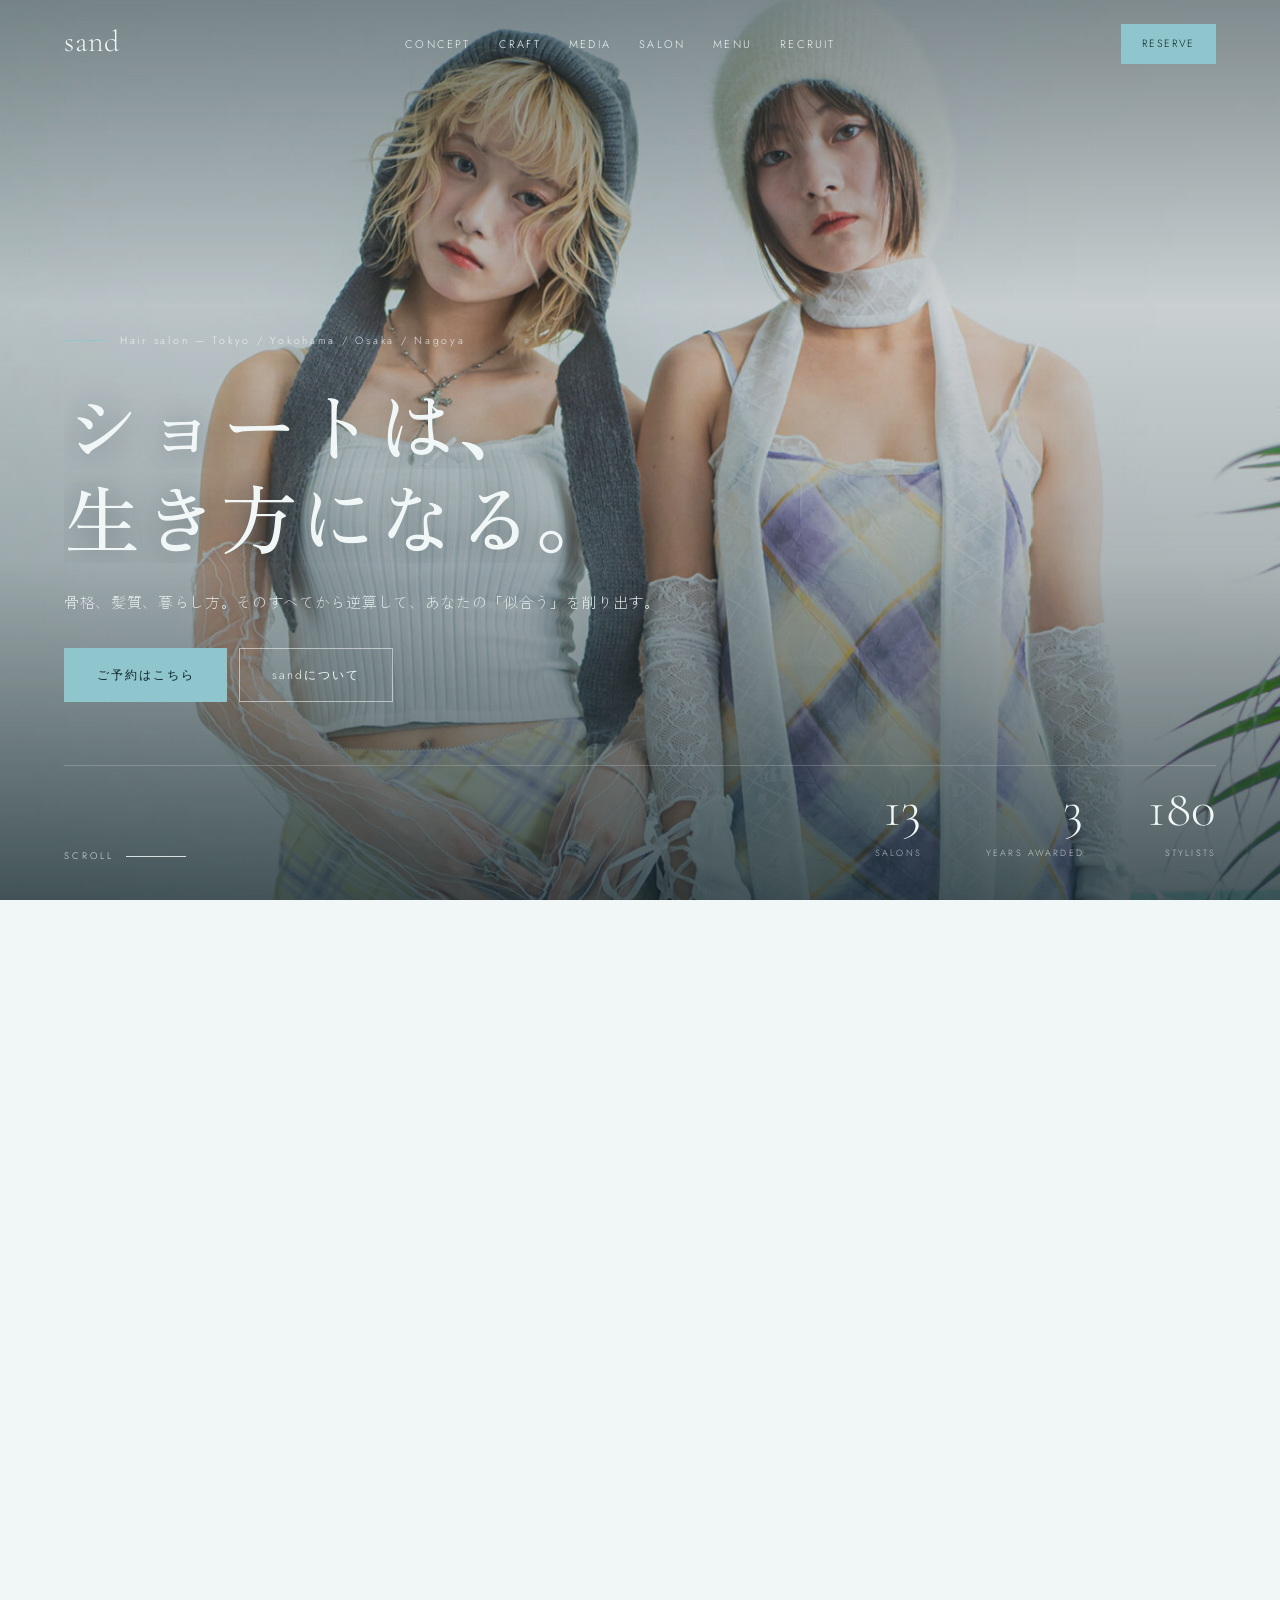
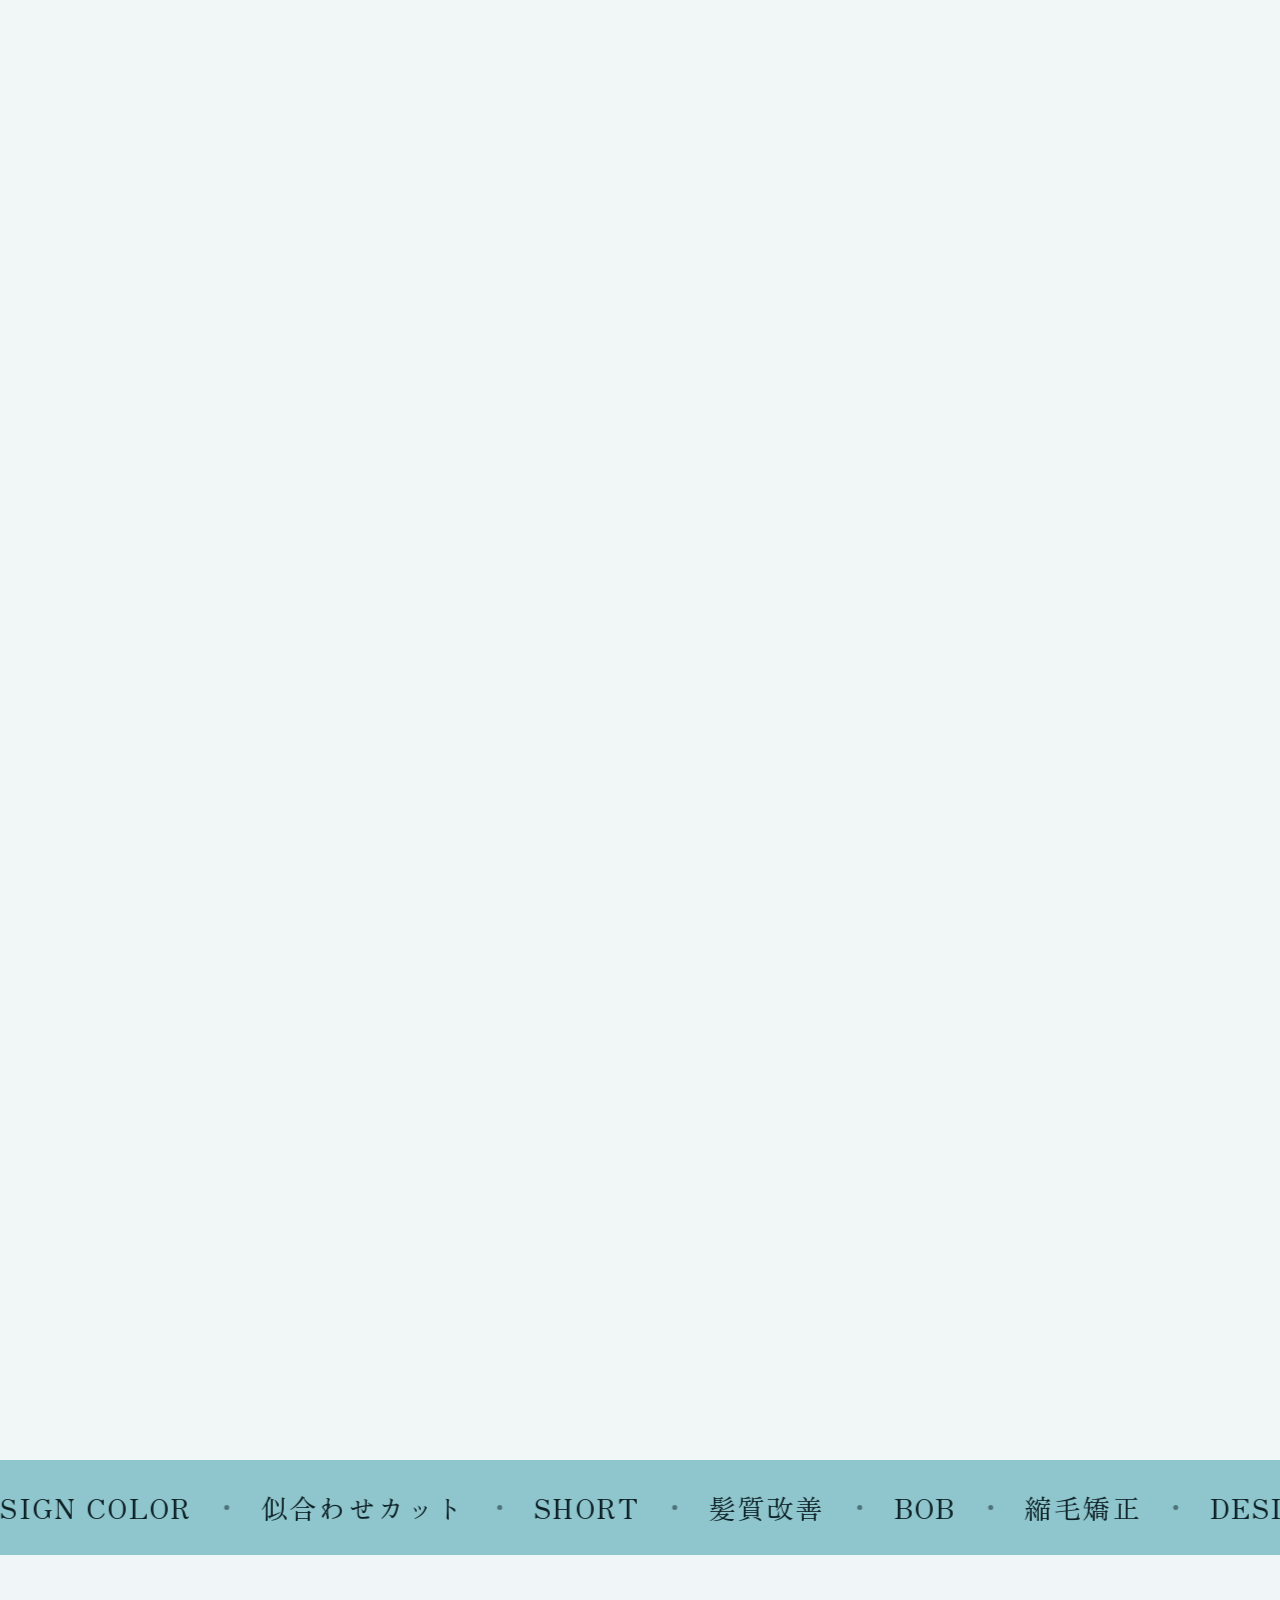
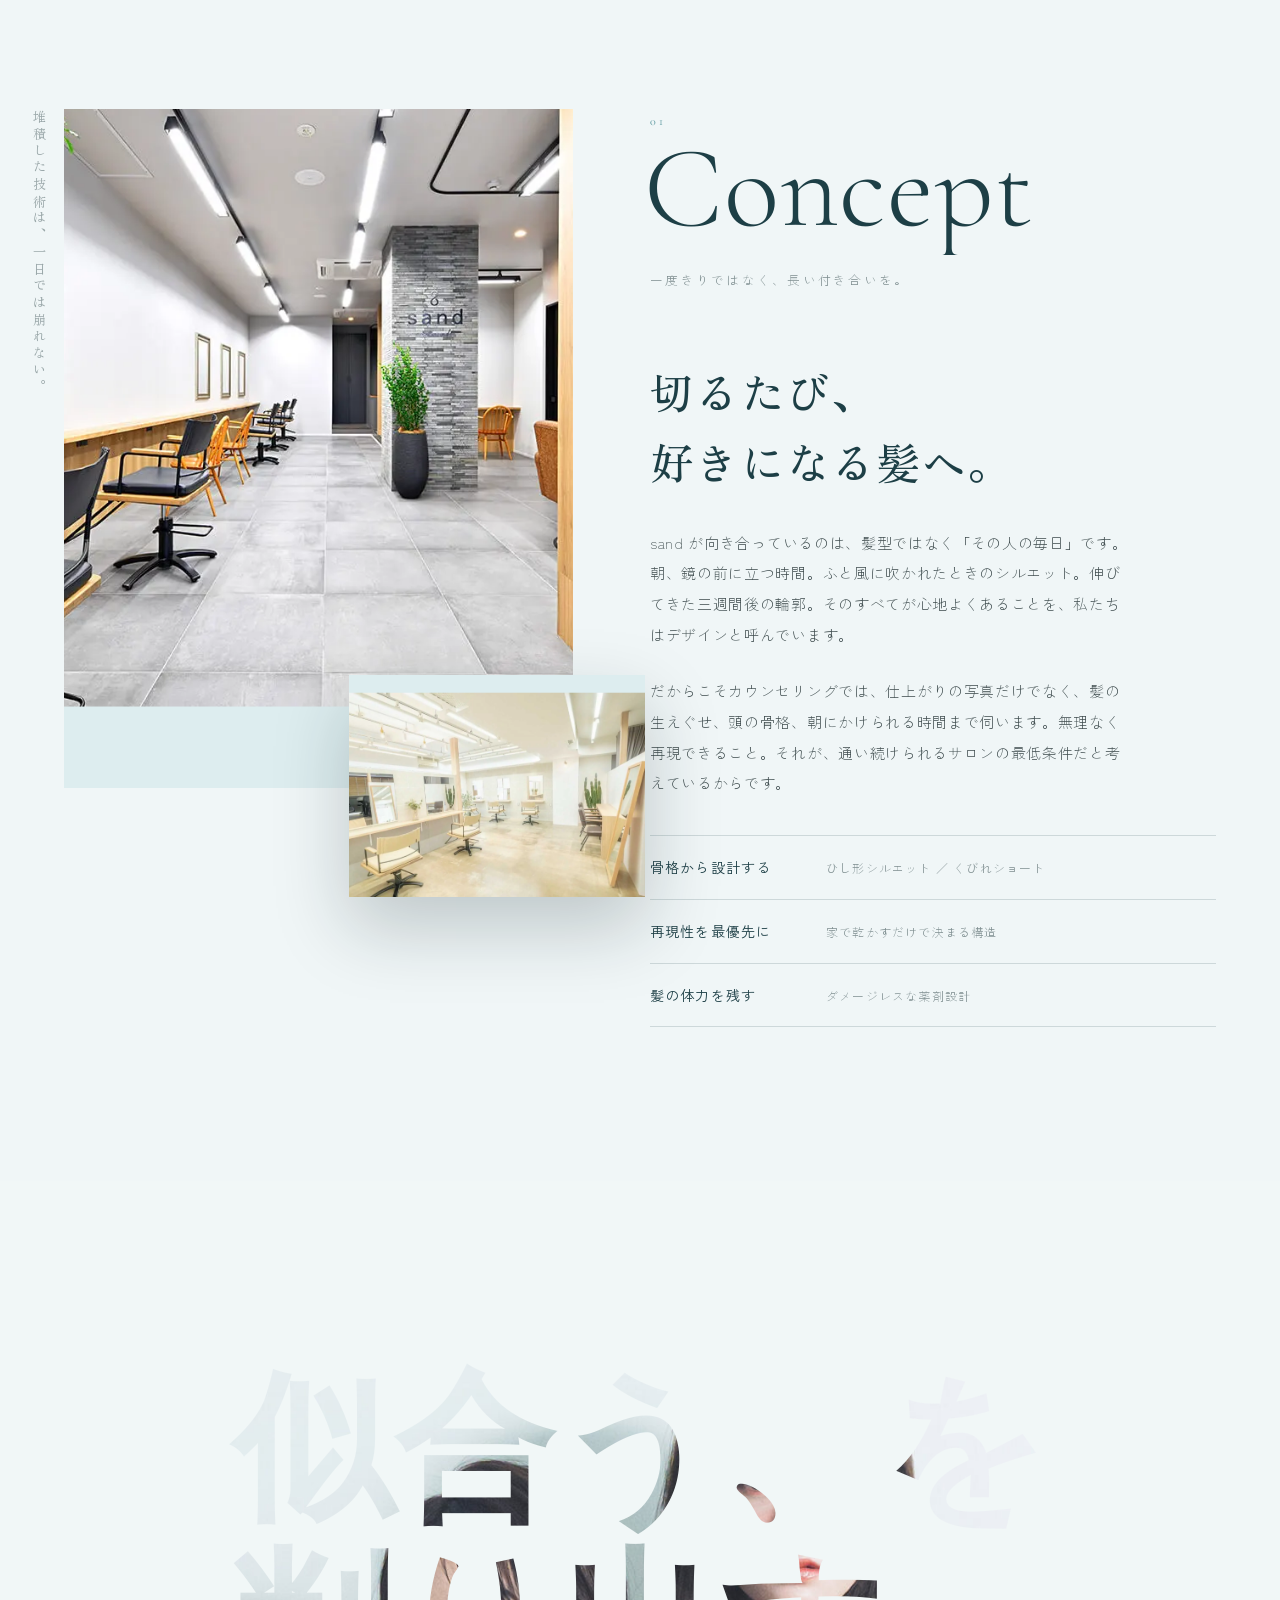
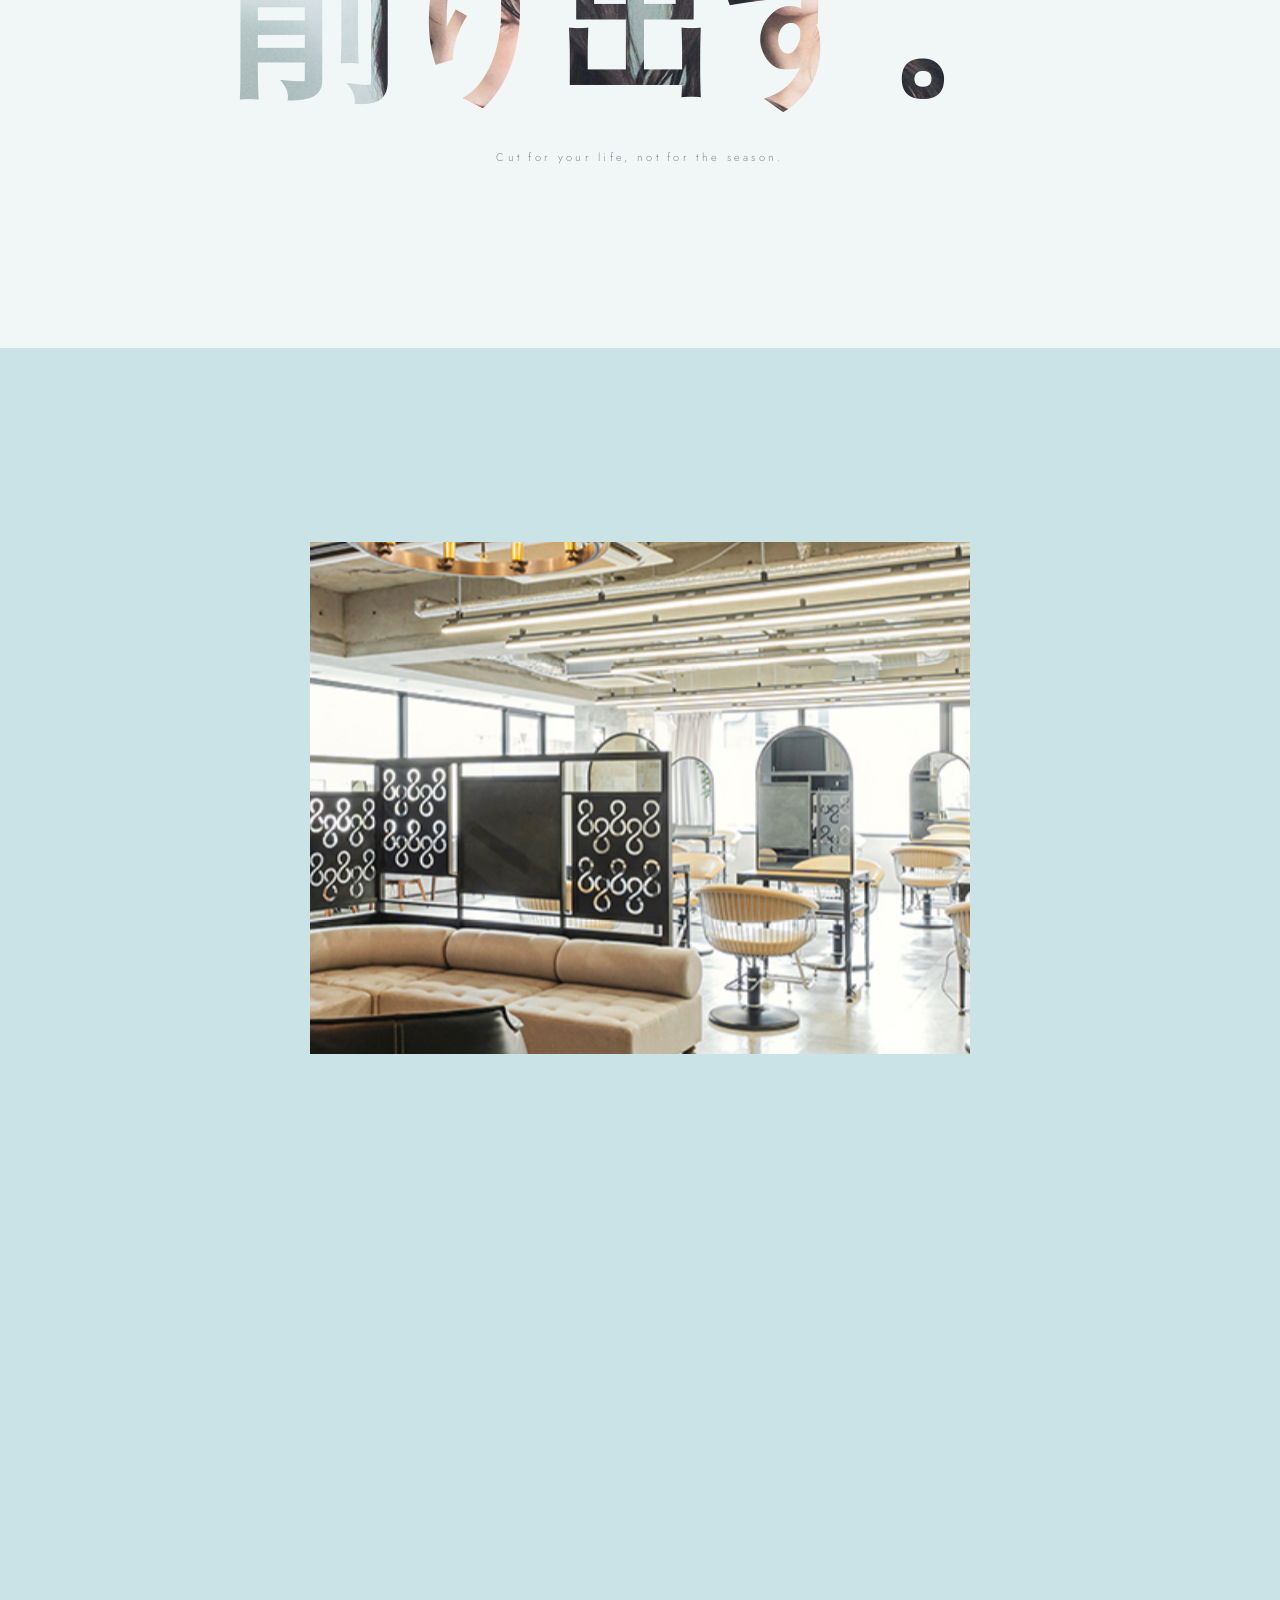
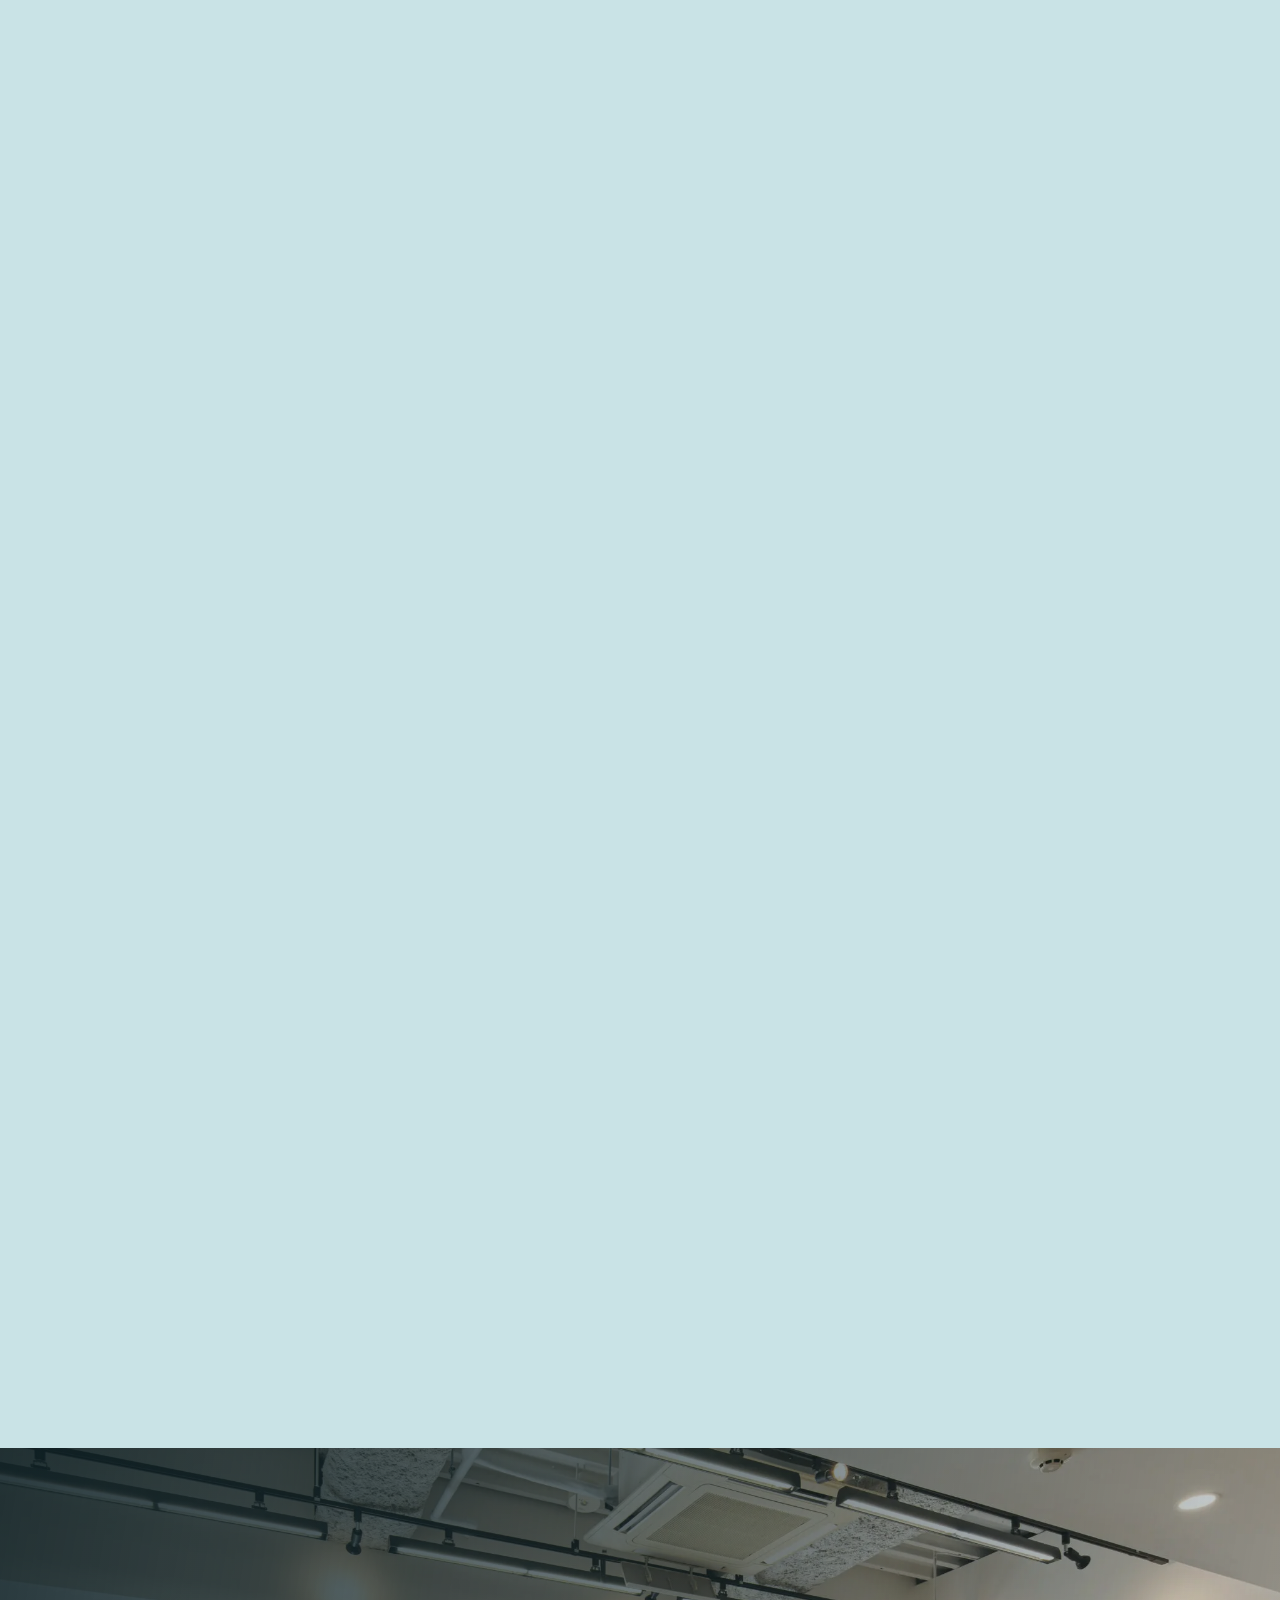
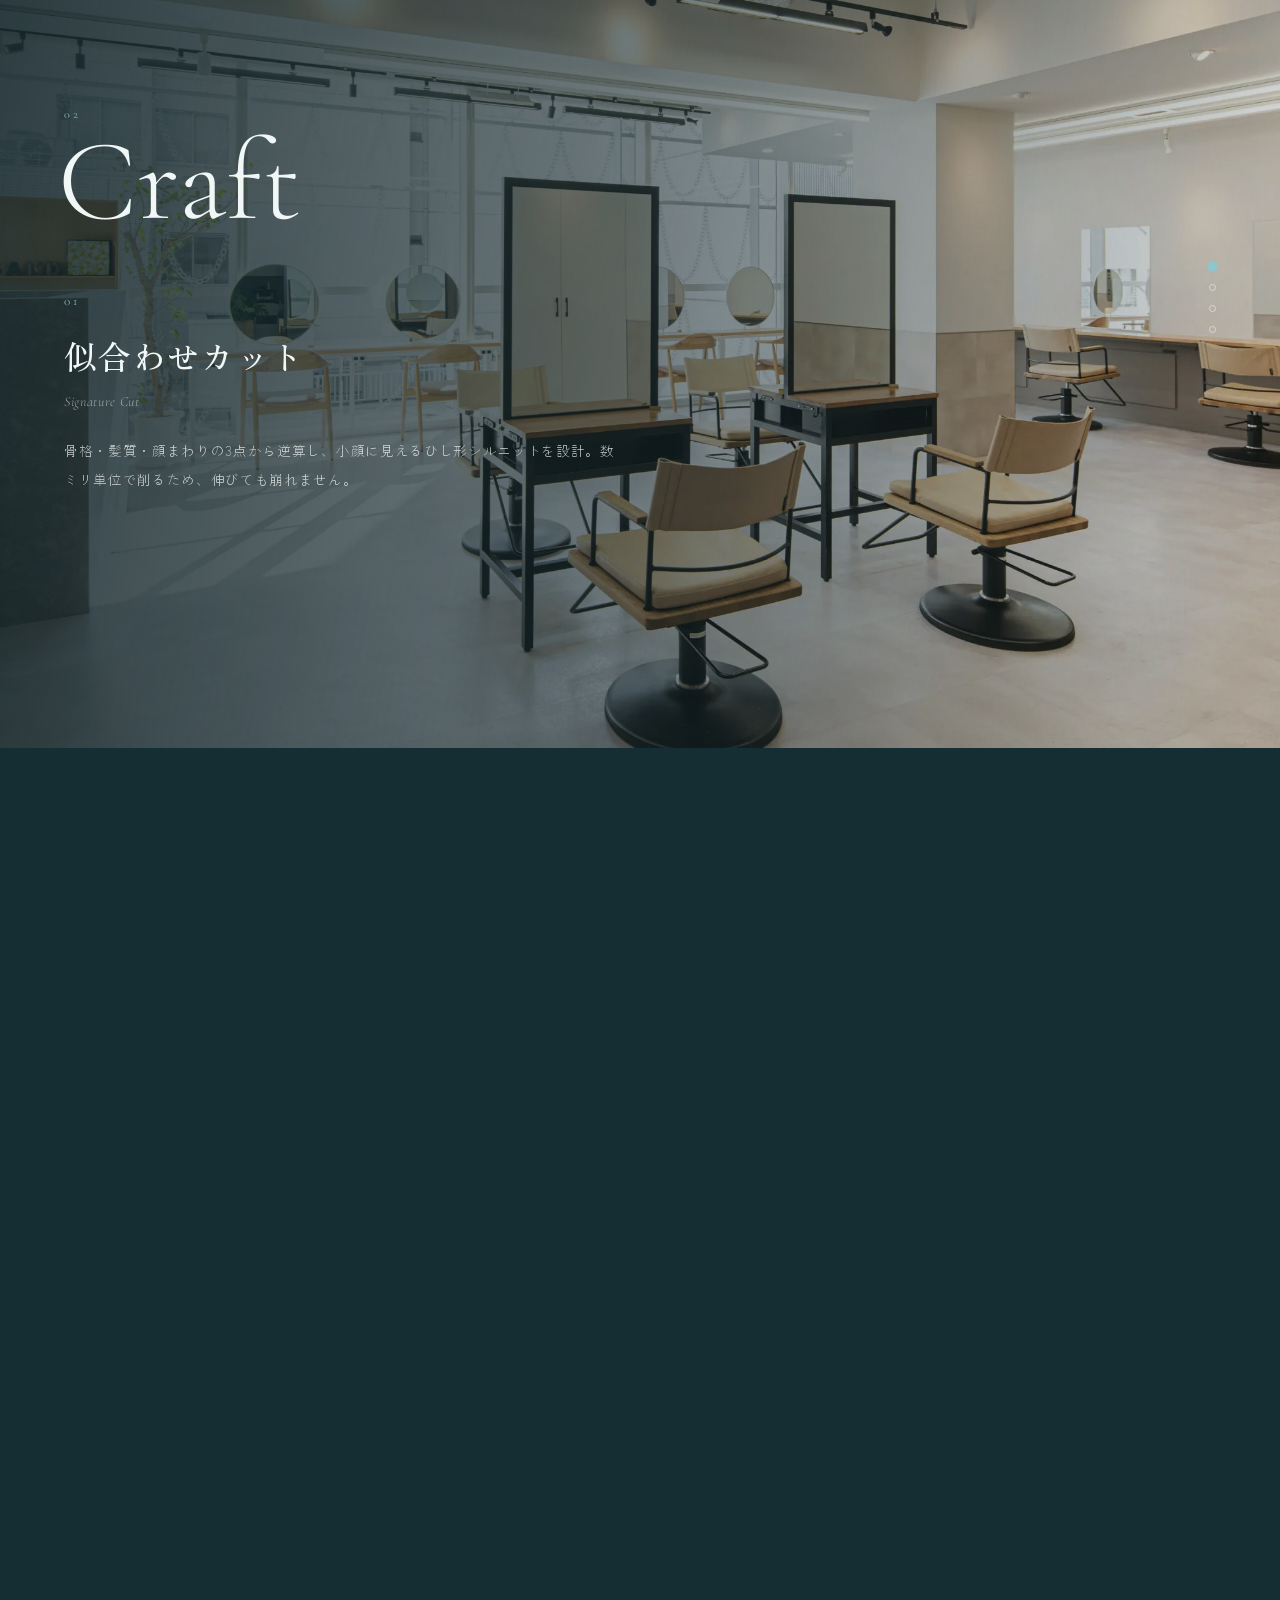
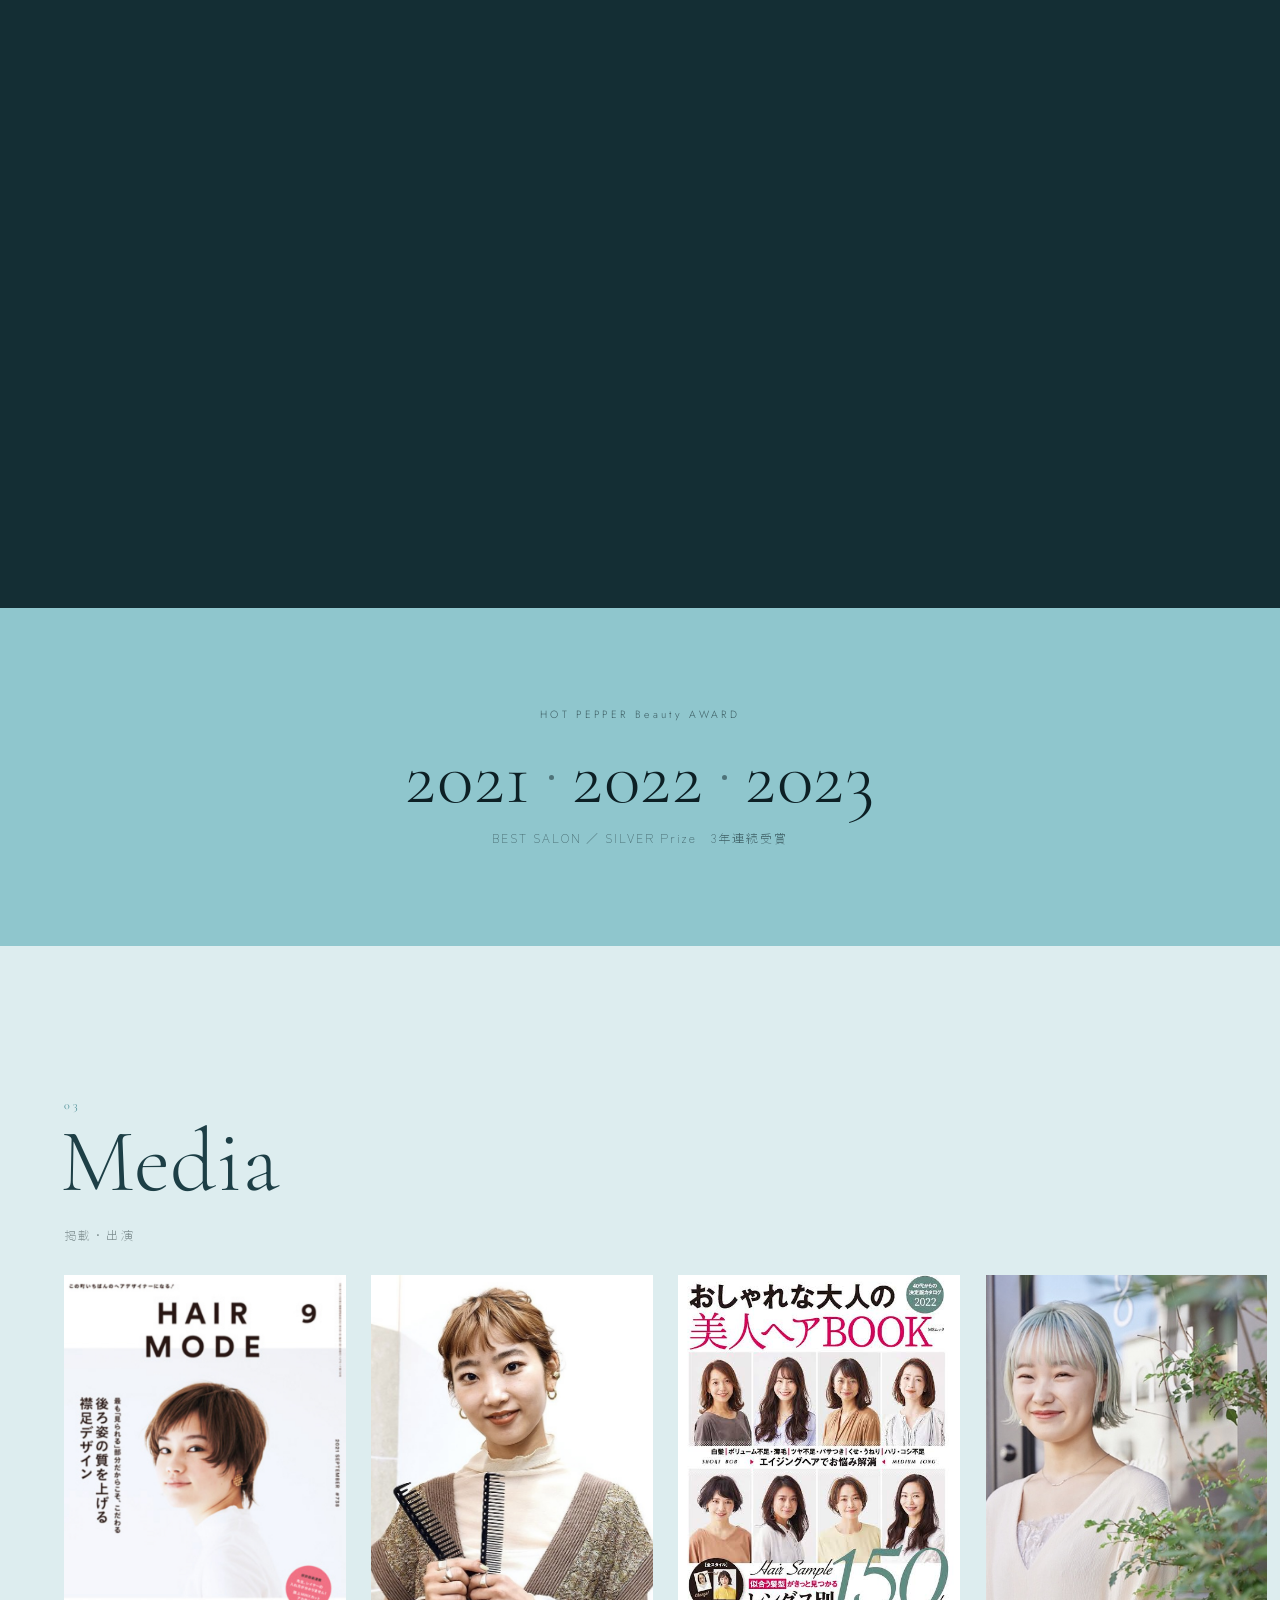
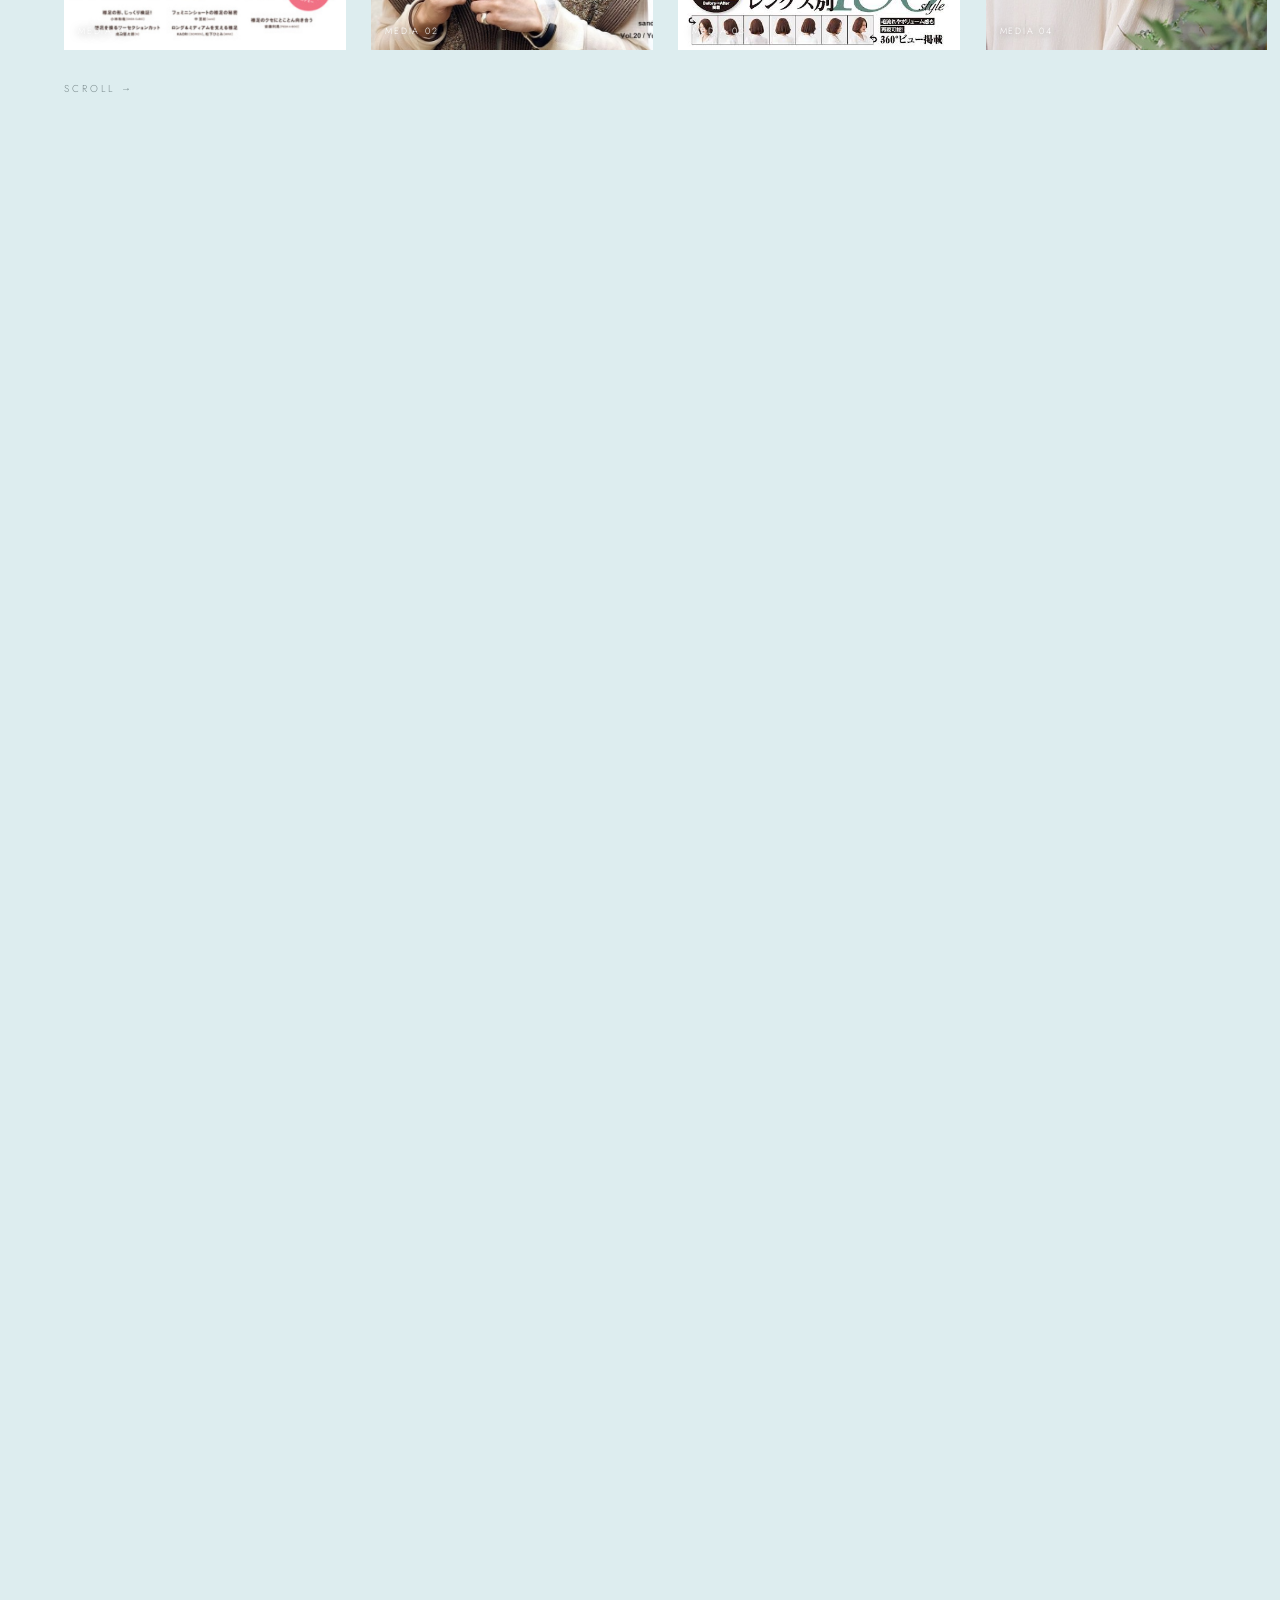
==== commit 510793b8: "スクロール演出を追加してインタラクションを厚くする - マーキーがスクロール速度で加速し、逆スクロールで逆走する - 見出し文字の中を写真がスクロールで流れる（background-clip: tex" ====
--- a/index.html
+++ b/index.html
@@ -15,9 +15,11 @@
 <link rel="preload" as="image" href="assets/img/hero/hero01.jpg">
 <link rel="stylesheet" href="assets/css/style.css">
 </head>
-<body>
+<body class="no-js-mq">
 
 <a class="skip" href="#main">本文へスキップ</a>
+
+<div class="cur" id="cur" aria-hidden="true"><i class="cur__r"></i><i class="cur__d"></i></div>
 
 <div class="load" id="load">
   <p class="load__mark"><span>s</span><span>a</span><span>n</span><span>d</span></p>
@@ -129,6 +131,14 @@
       </ul>
     </div>
   </div>
+</section>
+
+<!-- ============================================================
+     文字の中で写真が動く（背景クリップ）
+     ============================================================ -->
+<section class="msk" aria-label="似合う、を削り出す。">
+  <h2 class="msk__t" aria-hidden="true">似合う、を<br>削り出す。</h2>
+  <p class="msk__s">Cut for your life, not for the season.</p>
 </section>
 
 <!-- ============================================================
--- a/assets/css/style.css
+++ b/assets/css/style.css
@@ -191,10 +191,45 @@
    ========================================================= */
 /* 全幅の帯はテーマ色を一番はっきり見せられる場所 */
 .mq{position:relative;z-index:4;background:var(--aqua);color:var(--deep-3);overflow:hidden;padding:20px 0;}
-.mq__t{display:flex;align-items:center;gap:32px;width:max-content;animation:mq 36s linear infinite;}
+/* 流れる速さと向きはスクロール速度に追従させる（JSで駆動） */
+.mq__t{display:flex;align-items:center;gap:32px;width:max-content;will-change:transform;}
 .mq span{font-family:var(--f-mc);font-size:clamp(17px,2.2vw,27px);white-space:nowrap;letter-spacing:.08em;}
 .mq i{width:5px;height:5px;border-radius:50%;background:var(--deep-3);opacity:.5;flex:none;}
+/* JSが動かないときだけCSSで流す */
+.no-js-mq .mq__t{animation:mq 36s linear infinite;}
 @keyframes mq{to{transform:translateX(-50%)}}
+
+/* =========================================================
+   カスタムカーソル
+   ========================================================= */
+.cur{position:fixed;top:0;left:0;z-index:400;pointer-events:none;mix-blend-mode:difference;opacity:0;transition:opacity .4s;}
+.cur.on{opacity:1;}
+.cur__r,.cur__d{position:absolute;border-radius:50%;translate:-50% -50%;}
+.cur__r{width:36px;height:36px;border:1px solid rgba(241,247,247,.8);transition:width .35s var(--e),height .35s var(--e),background .35s var(--e);}
+.cur__d{width:4px;height:4px;background:var(--paper);}
+.cur.hot .cur__r{width:70px;height:70px;background:rgba(143,198,205,.25);}
+@media (hover:none),(pointer:coarse){.cur{display:none;}}
+
+/* =========================================================
+   文字の中で写真が動く
+   ========================================================= */
+.msk{background:var(--paper);padding-block:clamp(90px,14vw,190px);text-align:center;overflow:hidden;}
+.msk__t{
+  font-family:var(--f-mc);font-weight:600;
+  font-size:clamp(46px,12.5vw,190px);line-height:1.12;letter-spacing:.01em;
+  color:var(--deep);                       /* 非対応ブラウザ向けの下地 */
+}
+@supports ((-webkit-background-clip:text) or (background-clip:text)){
+  .msk__t{
+    background-image:url("../img/hero/hero03.jpg");
+    background-size:120% auto;background-position:50% 30%;background-repeat:no-repeat;
+    -webkit-background-clip:text;background-clip:text;
+    color:transparent;-webkit-text-fill-color:transparent;
+    will-change:background-position;
+  }
+}
+.msk__s{margin-top:28px;font-family:var(--f-ui);font-size:11px;letter-spacing:.3em;color:var(--ink-2);}
+@media (max-width:720px){.msk__t{font-size:clamp(38px,13vw,80px);}}
 
 /* =========================================================
    共通
@@ -202,7 +237,8 @@
 .sec{position:relative;padding-block:clamp(84px,12vw,168px);}
 .hdr{position:relative;margin-bottom:clamp(38px,5vw,64px);}
 .hdr__no{font-family:var(--f-dp);font-size:12px;letter-spacing:.24em;color:var(--aqua-d);display:block;margin-bottom:4px;}
-.hdr__en{font-family:var(--f-dp);font-weight:300;font-size:clamp(52px,9vw,132px);line-height:.88;color:var(--deep);margin-left:-.05em;}
+/* 1文字ずつ下から立ち上げるので、はみ出しを隠す。ディセンダ分だけ余白を足す */
+.hdr__en{font-family:var(--f-dp);font-weight:300;font-size:clamp(52px,9vw,132px);line-height:.88;color:var(--deep);margin-left:-.05em;overflow:hidden;padding-bottom:.14em;}
 .hdr__ja{margin-top:12px;font-size:12.5px;letter-spacing:.18em;color:var(--ink-2);}
 .hdr--c{text-align:center;}
 .hdr--c .hdr__en{margin-left:0;}
@@ -332,7 +368,8 @@
 .flt__b:hover{border-color:var(--aqua-d);}
 .flt__b.is-on{background:var(--aqua);border-color:var(--aqua);color:var(--deep-3);}
 .sln__grid{display:grid;grid-template-columns:repeat(auto-fill,minmax(300px,1fr));gap:clamp(20px,2.4vw,38px);}
-.slnc{display:flex;flex-direction:column;}
+.slnc{display:flex;flex-direction:column;will-change:transform;transition:transform .6s var(--e);}
+.slnc:hover{transform:translateY(-10px);}
 .slnc.hide{display:none;}
 .slnc__ph{position:relative;aspect-ratio:4/3;overflow:hidden;background:var(--paper-2);margin-bottom:16px;}
 .slnc__ph img{width:100%;height:100%;object-fit:cover;transition:transform 1.3s var(--e);}
@@ -454,4 +491,7 @@
   .pin__dots{display:none;}
   .hz__stage{height:auto;}
   .hz__track{width:auto;overflow-x:auto;}
-}
+  .cur{display:none;}
+  .msk__t{background-position:50% 30% !important;}
+  .slnc:hover{transform:none;}
+}
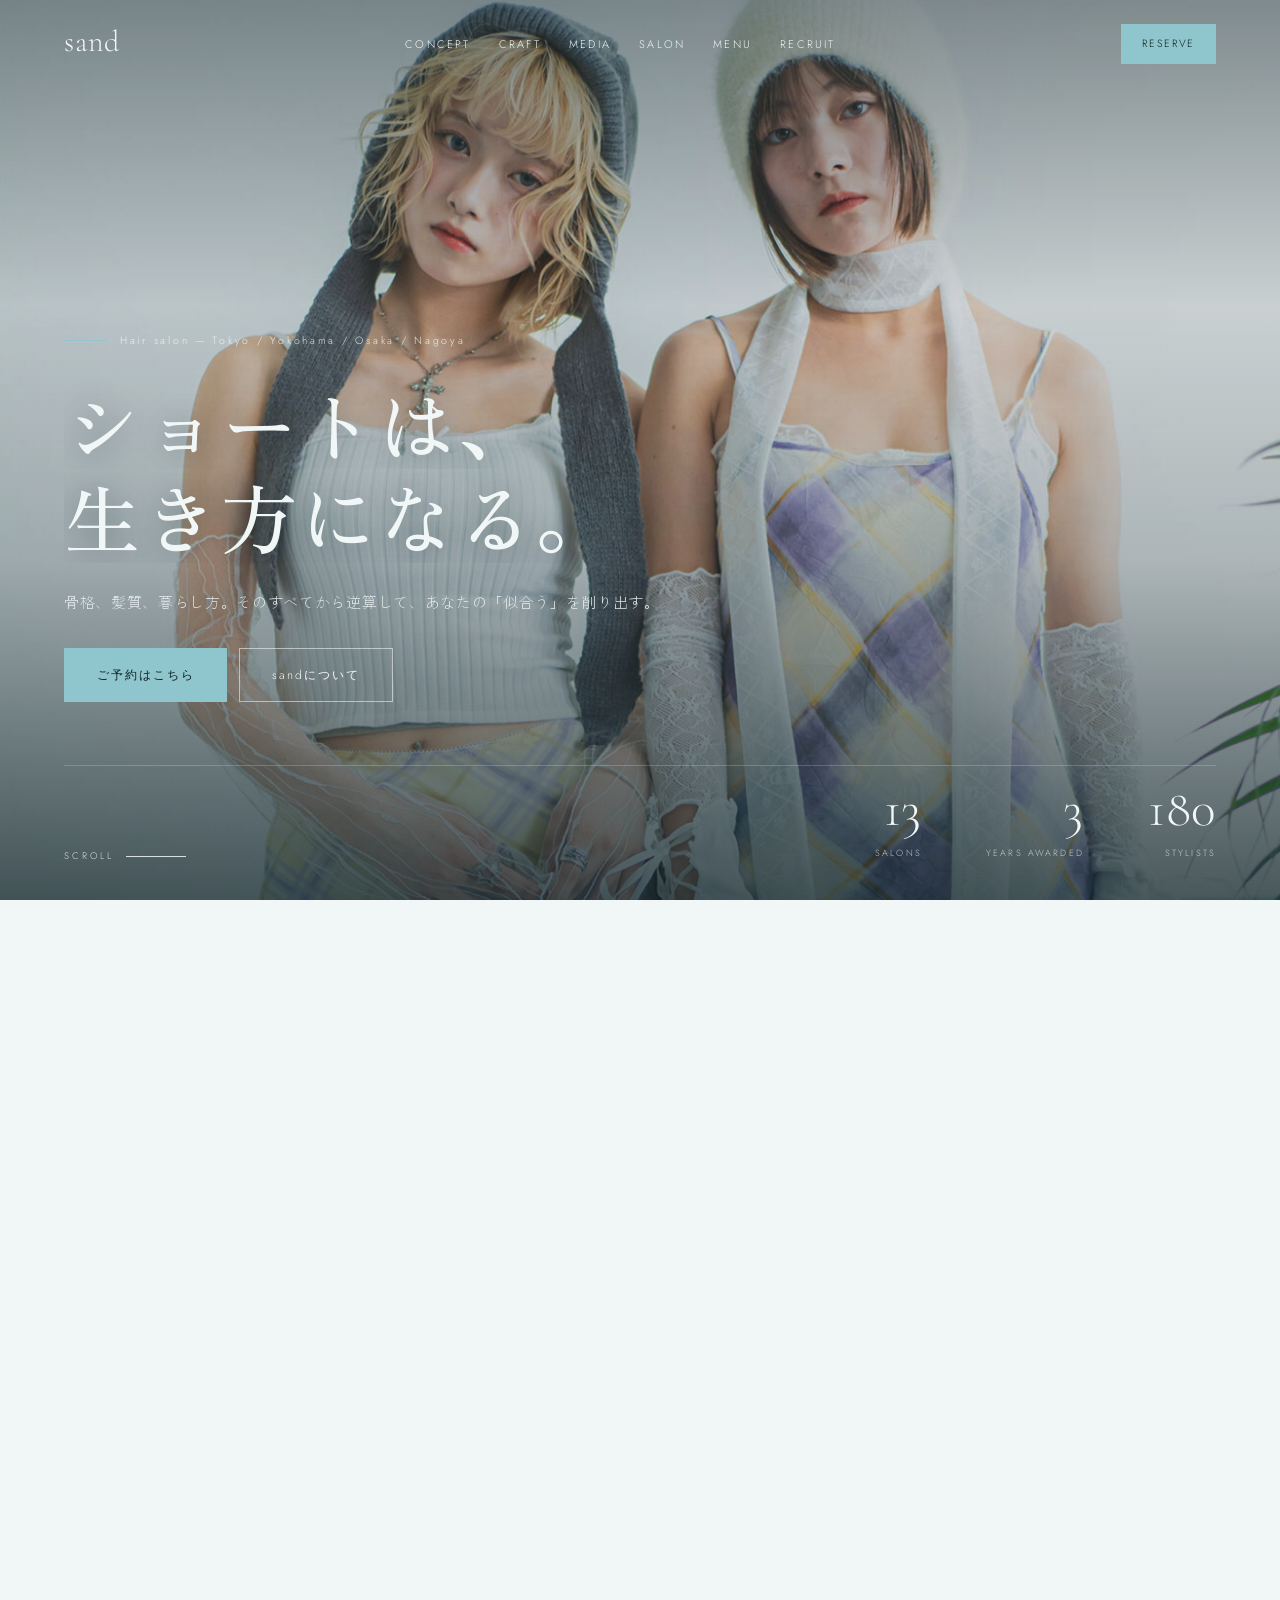
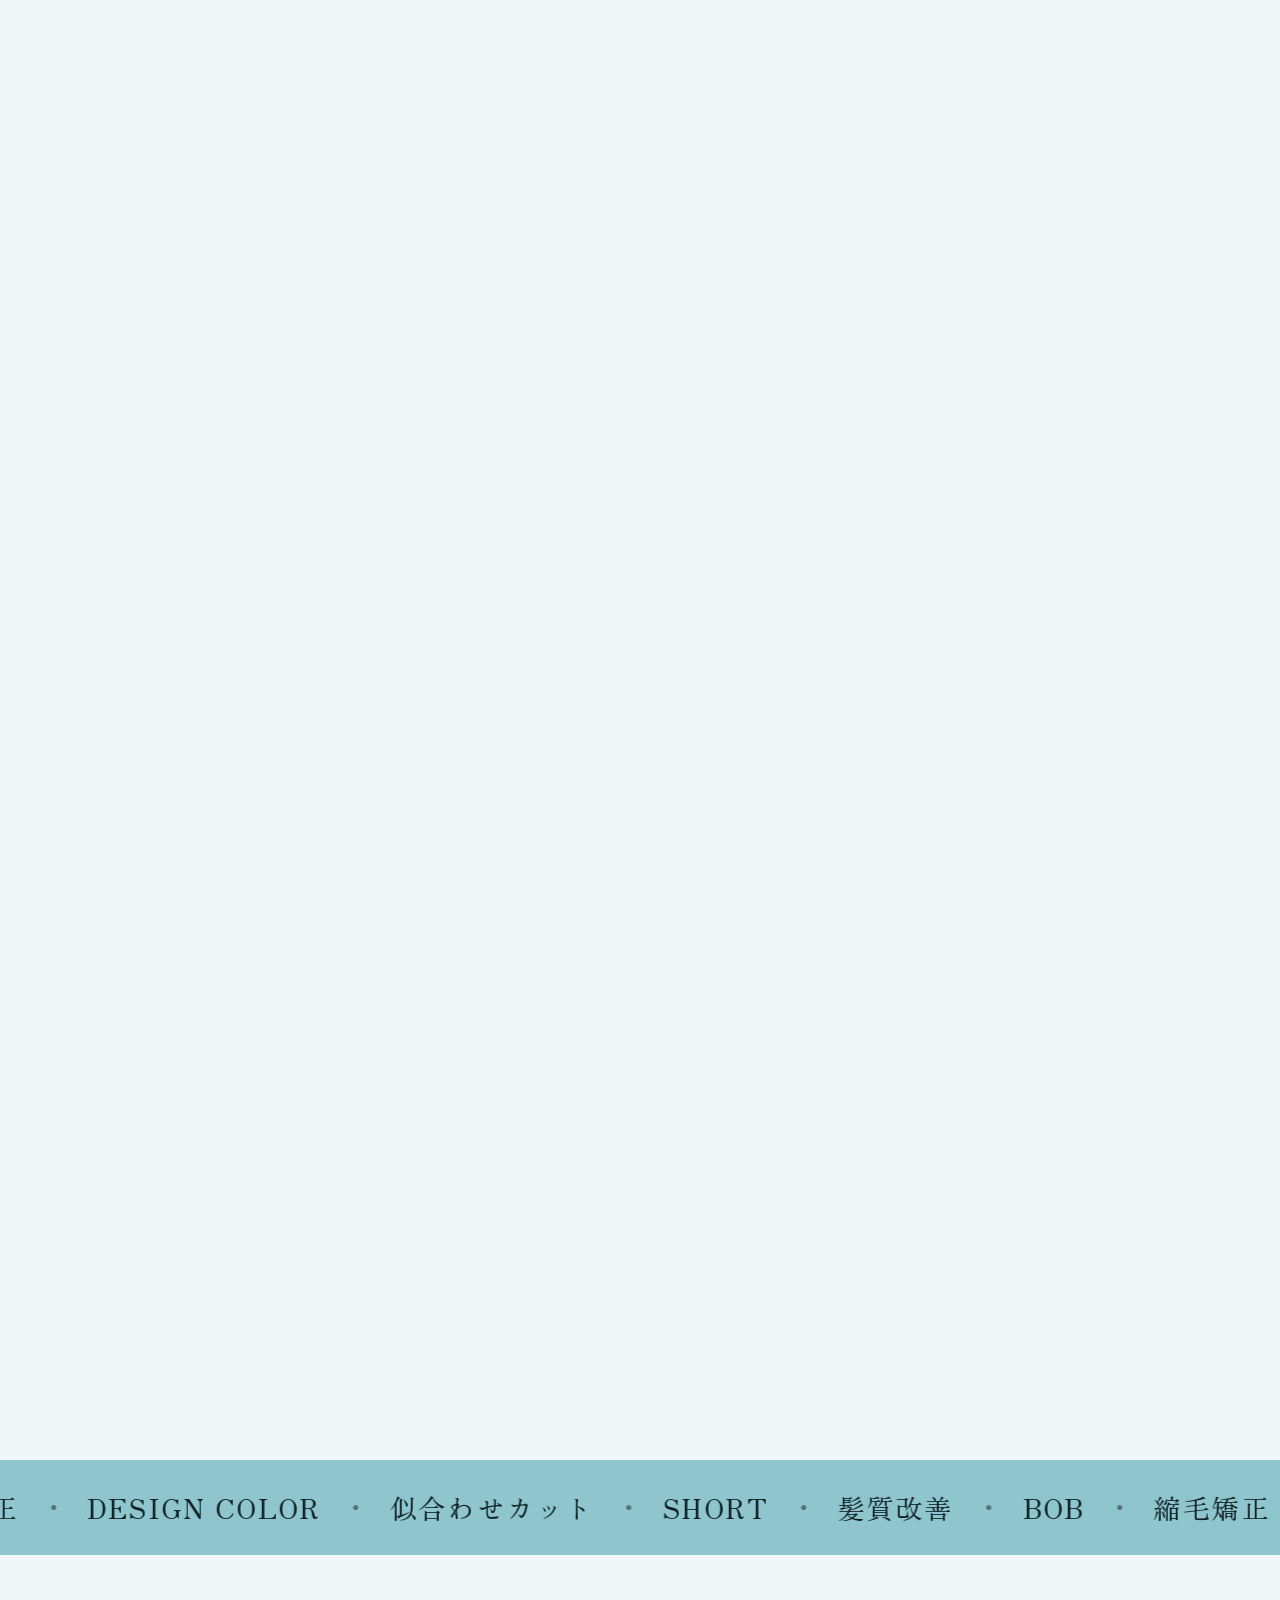
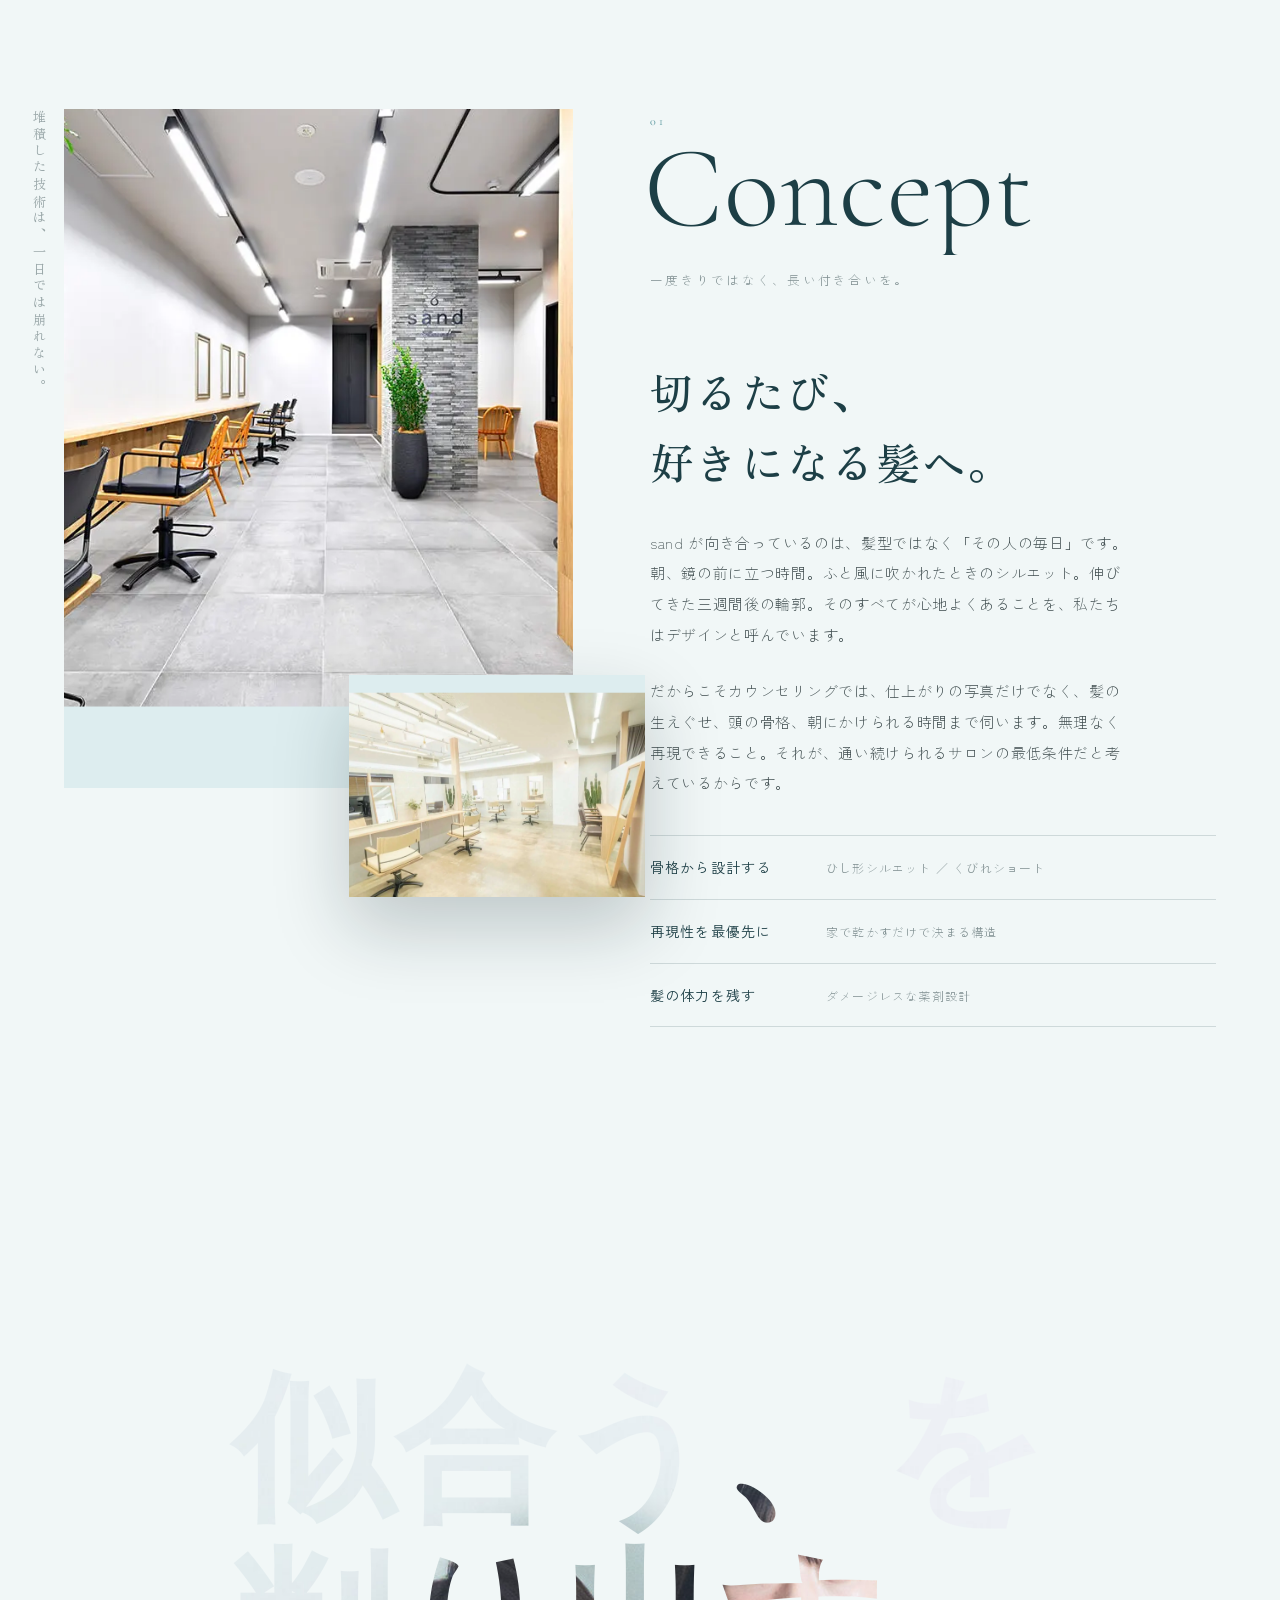
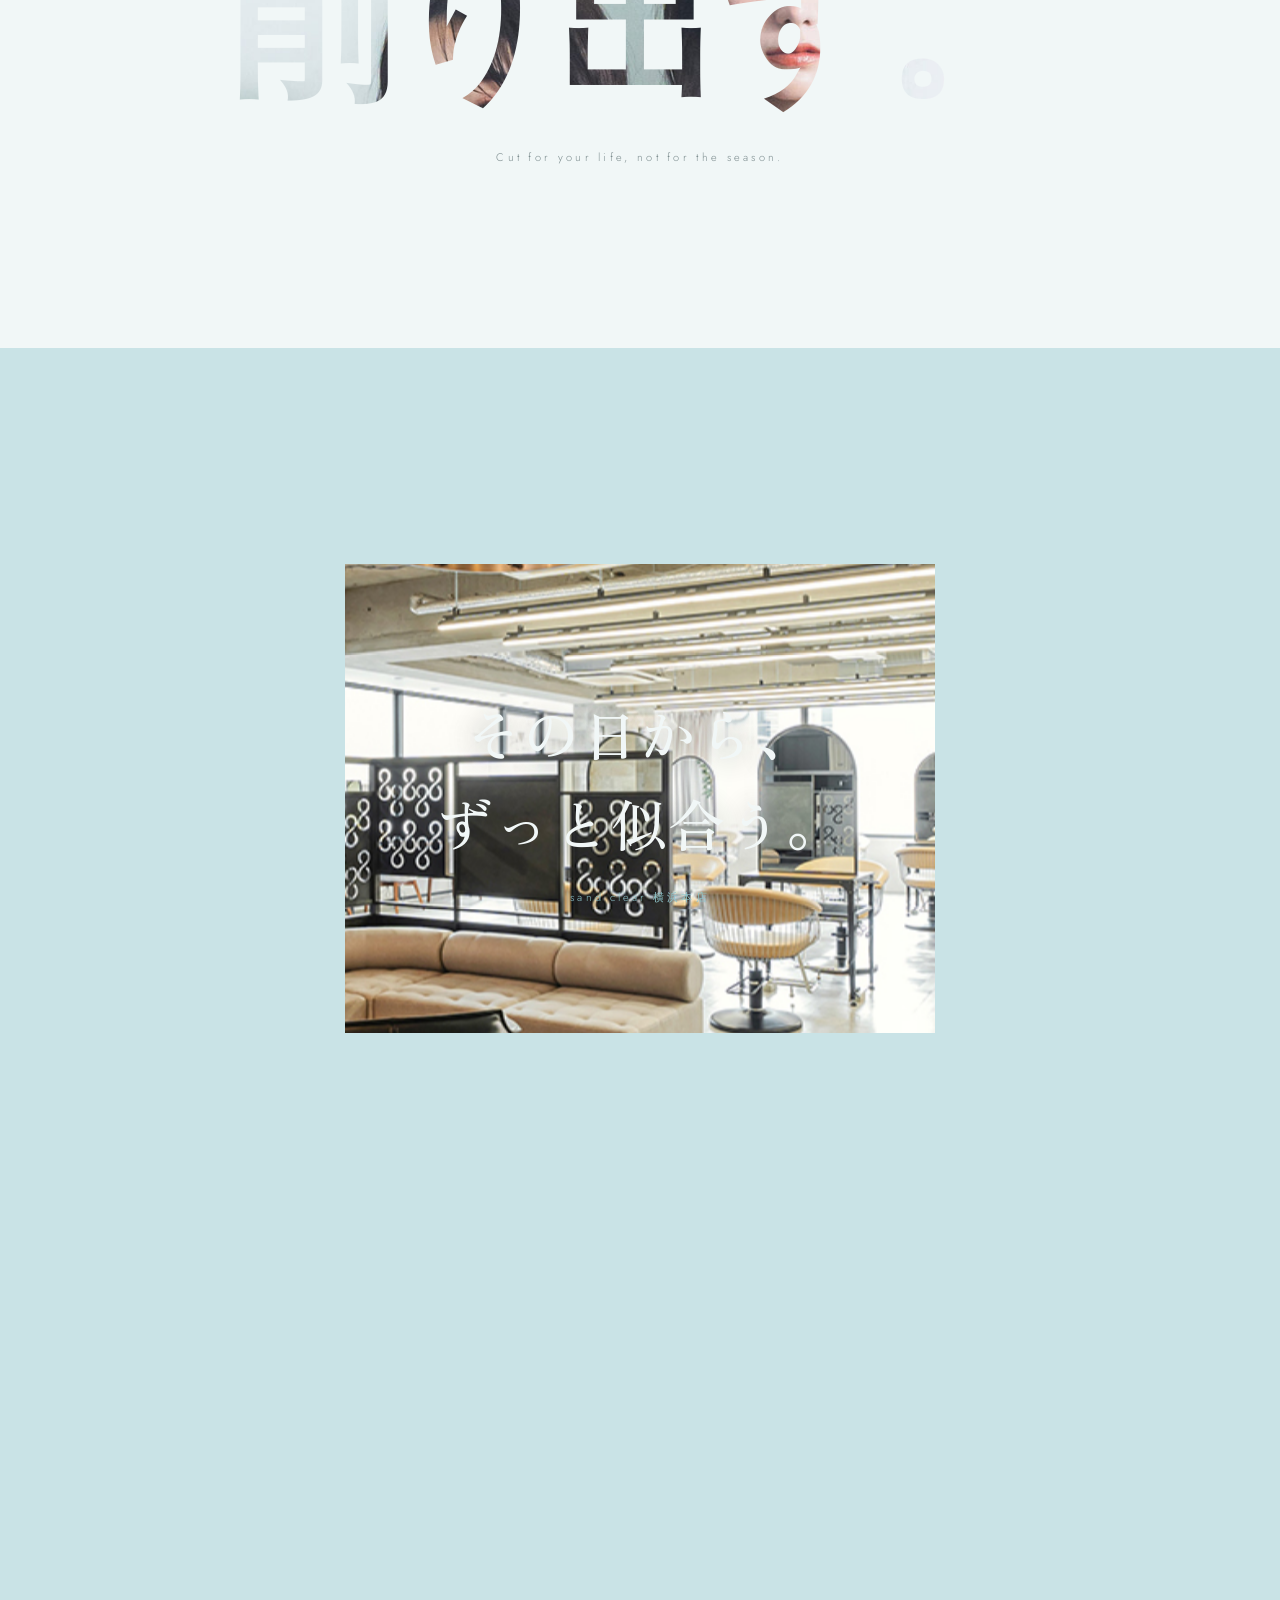
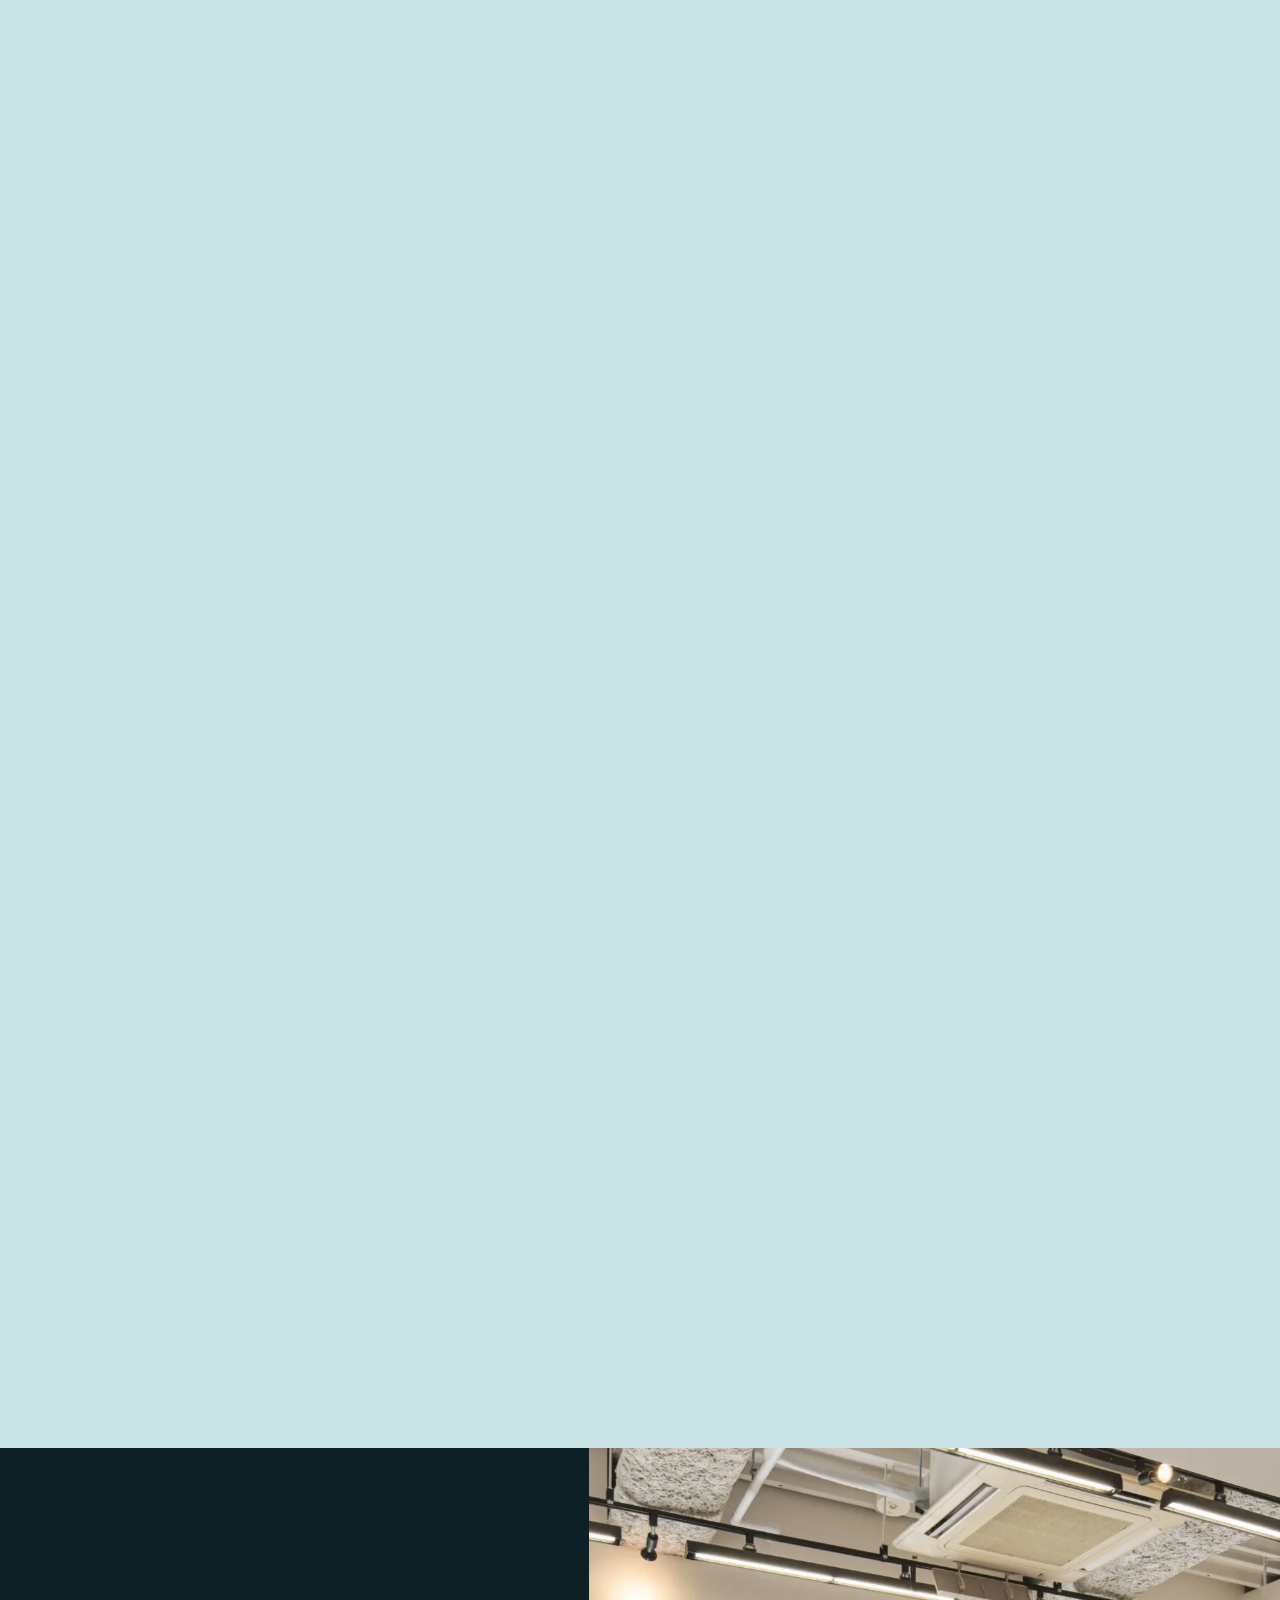
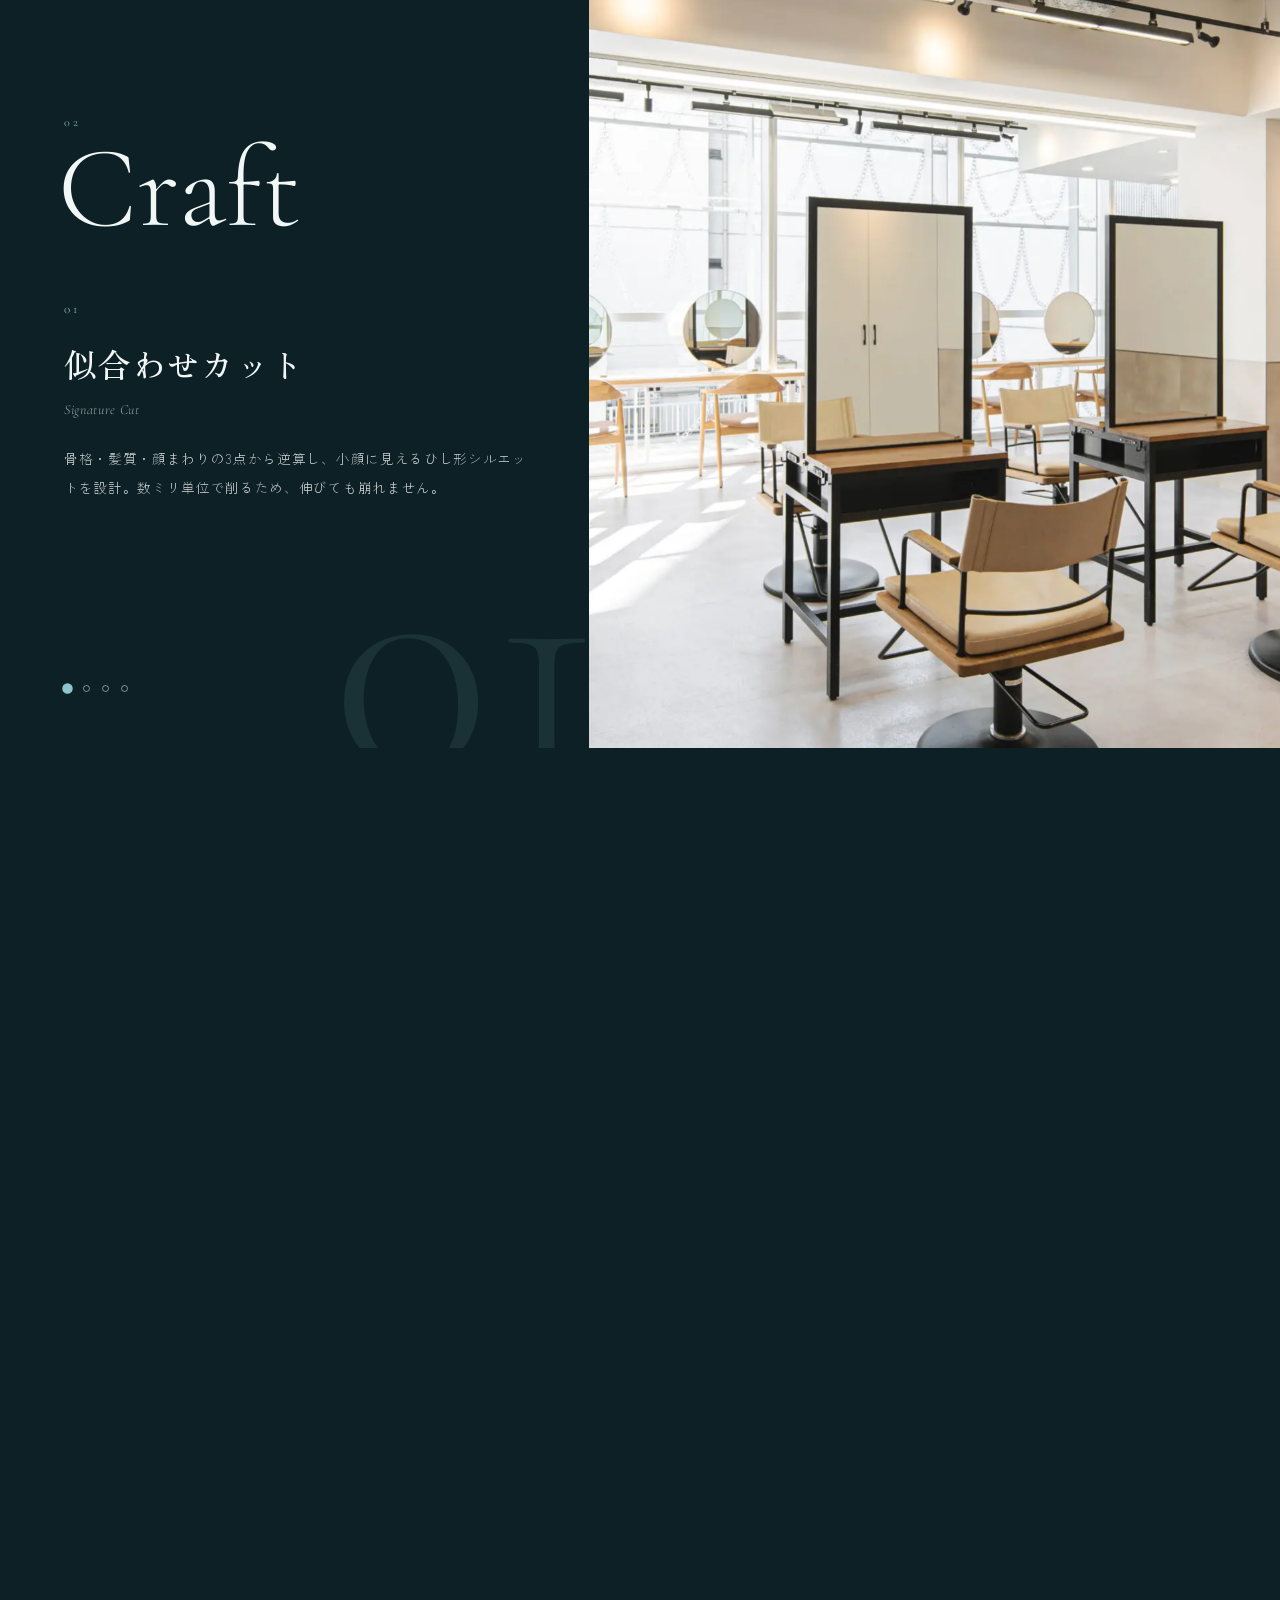
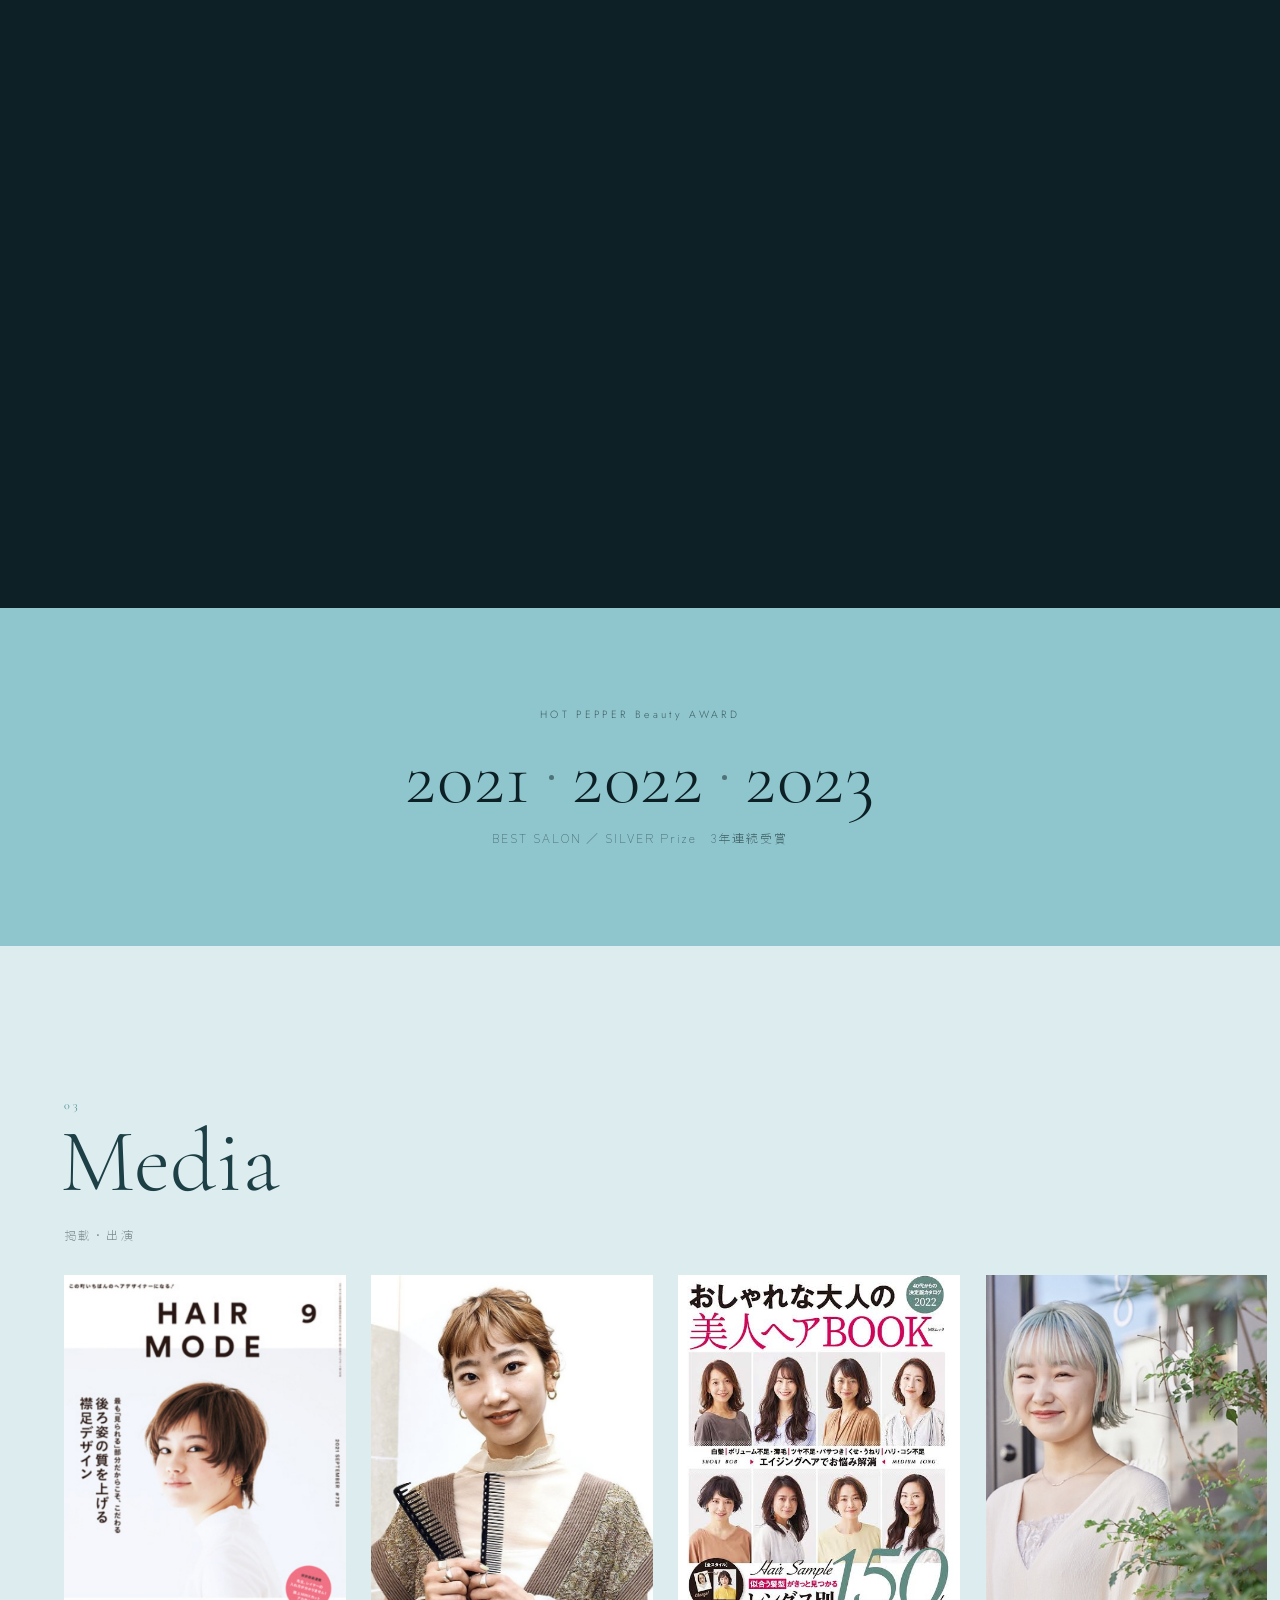
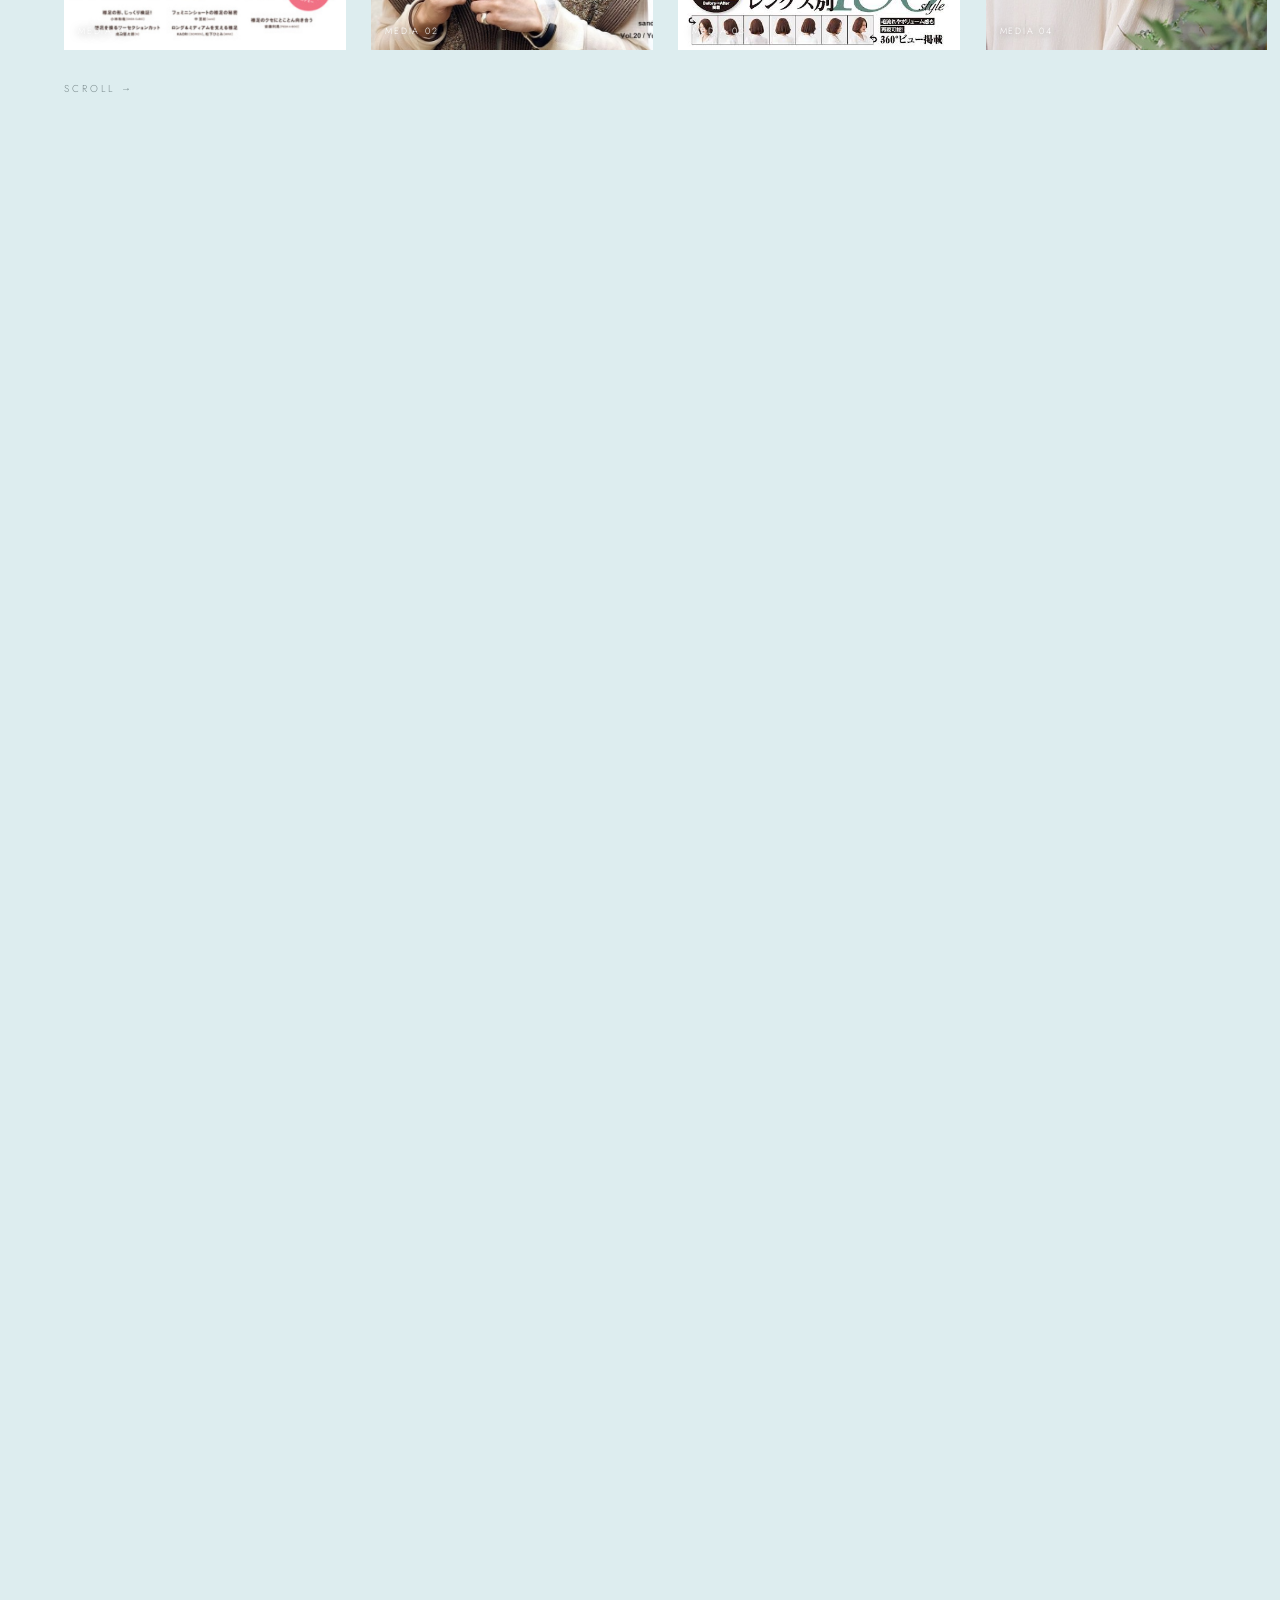
==== commit 233d5790: "Craft を左右分割に作り直し、文字マスクを増やす 文字が明るい店内写真に重なって読めていなかったため、 Craft を「左=無地の文字面 / 右=写真」の分割に変更。 写真の上に本文を置かない構成" ====
--- a/index.html
+++ b/index.html
@@ -136,8 +136,12 @@
 <!-- ============================================================
      文字の中で写真が動く（背景クリップ）
      ============================================================ -->
-<section class="msk" aria-label="似合う、を削り出す。">
-  <h2 class="msk__t" aria-hidden="true">似合う、を<br>削り出す。</h2>
+<section class="msk">
+  <div class="msk__stack">
+    <h2 class="msk__t msk__t--1">似合う、を<br>削り出す。</h2>
+    <p class="msk__t msk__t--2" aria-hidden="true">似合う、を<br>削り出す。</p>
+    <p class="msk__t msk__t--3" aria-hidden="true">似合う、を<br>削り出す。</p>
+  </div>
   <p class="msk__s">Cut for your life, not for the season.</p>
 </section>
 
@@ -160,15 +164,9 @@
      ============================================================ -->
 <section class="pin" id="craft" aria-label="sandの技術">
   <div class="pin__stage">
-    <div class="pin__media" aria-hidden="true">
-      <figure class="pshot is-on"><img src="assets/img/salon/ginza.webp" alt="" loading="lazy"></figure>
-      <figure class="pshot"><img src="assets/img/salon/clear.jpg" alt="" loading="lazy"></figure>
-      <figure class="pshot"><img src="assets/img/salon/hearts.jpg" alt="" loading="lazy"></figure>
-      <figure class="pshot"><img src="assets/img/salon/nagoya.jpg" alt="" loading="lazy"></figure>
-    </div>
-    <div class="pin__veil" aria-hidden="true"></div>
-
-    <div class="pin__ui">
+    <!-- 左は無地。写真の上に文字を置かないので必ず読める -->
+    <div class="pin__left">
+      <span class="pin__ghost" aria-hidden="true">01</span>
       <header class="pin__hd">
         <span class="hdr__no">02</span>
         <h2 class="hdr__en">Craft</h2>
@@ -186,6 +184,14 @@
       </div>
 
       <ol class="pin__dots" aria-hidden="true"><li class="is-on"></li><li></li><li></li><li></li></ol>
+    </div>
+
+    <!-- 右は写真だけ。章が変わるたび下から拭き上がって差し替わる -->
+    <div class="pin__right" aria-hidden="true">
+      <figure class="pshot"><img src="assets/img/salon/ginza.webp" alt="" loading="lazy"></figure>
+      <figure class="pshot"><img src="assets/img/salon/clear.jpg" alt="" loading="lazy"></figure>
+      <figure class="pshot"><img src="assets/img/salon/hearts.jpg" alt="" loading="lazy"></figure>
+      <figure class="pshot"><img src="assets/img/salon/nagoya.jpg" alt="" loading="lazy"></figure>
     </div>
   </div>
 </section>
@@ -273,7 +279,7 @@
   <div class="rec__bg" aria-hidden="true"><img src="assets/img/misc/recruit_bg.jpg" alt="" loading="lazy" data-plx="0.16"></div>
   <div class="wrap rec__in">
     <span class="hdr__no rise">06</span>
-    <h2 class="rec__en rise" style="--d:.06s">Recruit</h2>
+    <h2 class="rec__en rise" style="--d:.06s"><span class="rec__mask">Recruit</span></h2>
     <p class="rec__cp rise" style="--d:.12s">「sandに入社してよかった」と、<br>思い続けられる美容室でありたい。</p>
     <p class="rec__tx rise" style="--d:.18s">技術を教わる場所ではなく、技術を伸ばし続ける場所へ。スタイリストデビューまでの道筋も、その先のキャリアも、一緒に設計します。まずは気軽に、サロン見学から。</p>
     <div class="rec__cta rise" style="--d:.24s">
--- a/assets/css/style.css
+++ b/assets/css/style.css
@@ -214,22 +214,38 @@
    文字の中で写真が動く
    ========================================================= */
 .msk{background:var(--paper);padding-block:clamp(90px,14vw,190px);text-align:center;overflow:hidden;}
+.msk__stack{position:relative;}
 .msk__t{
   font-family:var(--f-mc);font-weight:600;
   font-size:clamp(46px,12.5vw,190px);line-height:1.12;letter-spacing:.01em;
   color:var(--deep);                       /* 非対応ブラウザ向けの下地 */
 }
+.msk__t--2,.msk__t--3{position:absolute;inset:0;}
 @supports ((-webkit-background-clip:text) or (background-clip:text)){
   .msk__t{
-    background-image:url("../img/hero/hero03.jpg");
     background-size:120% auto;background-position:50% 30%;background-repeat:no-repeat;
     -webkit-background-clip:text;background-clip:text;
     color:transparent;-webkit-text-fill-color:transparent;
-    will-change:background-position;
+    will-change:background-position,opacity;
   }
+  /* スクロールにつれて文字の中身が3枚入れ替わる */
+  .msk__t--1{background-image:url("../img/hero/hero03.jpg");}
+  .msk__t--2{background-image:url("../img/hero/hero01.jpg");opacity:0;}
+  .msk__t--3{background-image:url("../img/hero/hero02.jpg");opacity:0;}
 }
 .msk__s{margin-top:28px;font-family:var(--f-ui);font-size:11px;letter-spacing:.3em;color:var(--ink-2);}
 @media (max-width:720px){.msk__t{font-size:clamp(38px,13vw,80px);}}
+
+/* Recruit の見出しも写真で抜く */
+@supports ((-webkit-background-clip:text) or (background-clip:text)){
+  .rec__mask{
+    background-image:url("../img/misc/recruit_bg.jpg");
+    background-size:cover;background-position:50% 40%;
+    -webkit-background-clip:text;background-clip:text;
+    color:transparent;-webkit-text-fill-color:transparent;
+    display:inline-block;
+  }
+}
 
 /* =========================================================
    共通
@@ -301,31 +317,51 @@
 /* =========================================================
    BEAT 3 — Pinned scrollytelling
    ========================================================= */
-.pin{height:440vh;position:relative;background:var(--deep-2);}
-.pin__stage{position:sticky;top:0;height:100svh;overflow:hidden;isolation:isolate;}
-.pin__media{position:absolute;inset:0;z-index:0;}
-.pshot{position:absolute;inset:0;will-change:opacity;}
+/* 左＝無地の文字面、右＝写真。写真の上に本文を置かない構成にして
+   コントラスト不足を構造から潰す */
+.pin{height:440vh;position:relative;background:var(--deep-3);}
+.pin__stage{
+  position:sticky;top:0;height:100svh;overflow:hidden;isolation:isolate;
+  display:grid;grid-template-columns:46% 54%;
+}
+.pin__left{
+  position:relative;overflow:hidden;background:var(--deep-3);color:var(--paper);
+  display:flex;flex-direction:column;justify-content:center;
+  padding:120px clamp(24px,4vw,72px) 90px var(--pad);
+}
+.pin__ghost{
+  position:absolute;right:-.04em;bottom:-.14em;z-index:0;
+  font-family:var(--f-dp);font-size:clamp(180px,26vw,400px);line-height:.8;
+  color:var(--aqua);opacity:.10;pointer-events:none;
+}
+.pin__right{position:relative;overflow:hidden;background:var(--deep-2);}
+.pshot{position:absolute;inset:0;will-change:clip-path;}
+.pshot:not(:first-child){clip-path:inset(100% 0 0 0);}
 .pshot img{width:100%;height:100%;object-fit:cover;will-change:transform;}
-.pin__veil{position:absolute;inset:0;z-index:1;background:linear-gradient(100deg,rgba(13,32,37,.88) 0%,rgba(13,32,37,.62) 44%,rgba(13,32,37,.12) 100%);}
-.pin__ui{position:absolute;inset:0;z-index:3;display:flex;flex-direction:column;justify-content:center;padding:120px var(--pad) 90px;color:var(--paper);}
-.pin__hd{margin-bottom:clamp(24px,4vh,52px);}
+.pin__hd{position:relative;z-index:2;margin-bottom:clamp(24px,4vh,52px);}
 .pin__hd .hdr__en{color:var(--paper);}
 .pin__hd .hdr__no{color:var(--aqua);}
-.pin__chapters{position:relative;max-width:min(560px,60%);min-height:16em;}
+.pin__chapters{position:relative;z-index:2;max-width:34em;min-height:15em;}
 .chap{position:absolute;inset:0;opacity:0;will-change:opacity,transform;}
 .chap:first-child{opacity:1;}   /* JSが動かなくても最低1章は読める */
 .chap__n{font-family:var(--f-dp);font-size:13px;letter-spacing:.22em;color:var(--aqua);}
-.chap h3{margin:16px 0 4px;font-family:var(--f-mc);font-weight:500;font-size:clamp(22px,2.6vw,36px);line-height:1.5;letter-spacing:.04em;}
-.chap em{font-family:var(--f-dp);font-style:italic;font-size:14px;color:rgba(247,249,249,.55);}
-.chap p{margin-top:20px;font-size:13.5px;line-height:2.15;color:rgba(247,249,249,.8);}
-.pin__dots{position:absolute;right:var(--pad);top:50%;translate:0 -50%;display:grid;gap:14px;}
+.chap h3{margin:16px 0 4px;font-family:var(--f-mc);font-weight:500;font-size:clamp(22px,2.6vw,38px);line-height:1.5;letter-spacing:.04em;}
+.chap em{font-family:var(--f-dp);font-style:italic;font-size:14px;color:rgba(247,249,249,.6);}
+.chap p{margin-top:20px;font-size:13.5px;line-height:2.15;color:rgba(247,249,249,.86);}
+.pin__dots{position:absolute;left:var(--pad);bottom:56px;z-index:2;display:flex;gap:12px;}
 .pin__dots li{width:7px;height:7px;border-radius:50%;border:1px solid rgba(247,249,249,.5);transition:background .5s var(--e),transform .5s var(--e),border-color .5s var(--e);}
 .pin__dots li.is-on{background:var(--aqua);border-color:var(--aqua);transform:scale(1.5);}
 @media (max-width:820px){
   .pin{height:420vh;}
-  .pin__chapters{max-width:100%;}
-  .pin__veil{background:linear-gradient(180deg,rgba(13,32,37,.55) 0%,rgba(13,32,37,.88) 55%);}
-  .pin__dots{right:14px;}
+  /* 縦並び。写真が上、文字は無地の上 */
+  .pin__stage{grid-template-columns:1fr;grid-template-rows:40% 60%;}
+  .pin__right{order:-1;}
+  .pin__left{padding:34px var(--pad) 74px;justify-content:flex-start;}
+  .pin__chapters{max-width:100%;min-height:17em;}
+  .pin__hd{margin-bottom:20px;}
+  .pin__hd .hdr__en{font-size:clamp(40px,13vw,72px);}
+  .pin__ghost{font-size:clamp(140px,42vw,240px);bottom:-.22em;}
+  .pin__dots{bottom:26px;}
   .rvl{height:260vh;}
 }
 
@@ -483,12 +519,14 @@
   .rvl__veil{opacity:1;}
   .rvl__cap{opacity:1;}
   .pin{height:auto;}
-  .pin__stage{position:relative;height:auto;}
-  .pin__ui{position:relative;inset:auto;padding-block:100px;}
-  .pin__chapters{min-height:0;display:grid;gap:44px;}
+  .pin__stage{position:relative;height:auto;grid-template-columns:1fr;}
+  .pin__left{padding-block:90px;}
+  .pin__right{min-height:60svh;}
+  .pin__chapters{min-height:0;display:grid;gap:44px;position:static;}
   .chap{position:relative;inset:auto;opacity:1;}
   .pshot:not(:first-child){display:none;}
   .pin__dots{display:none;}
+  .msk__t--2,.msk__t--3{display:none;}
   .hz__stage{height:auto;}
   .hz__track{width:auto;overflow-x:auto;}
   .cur{display:none;}
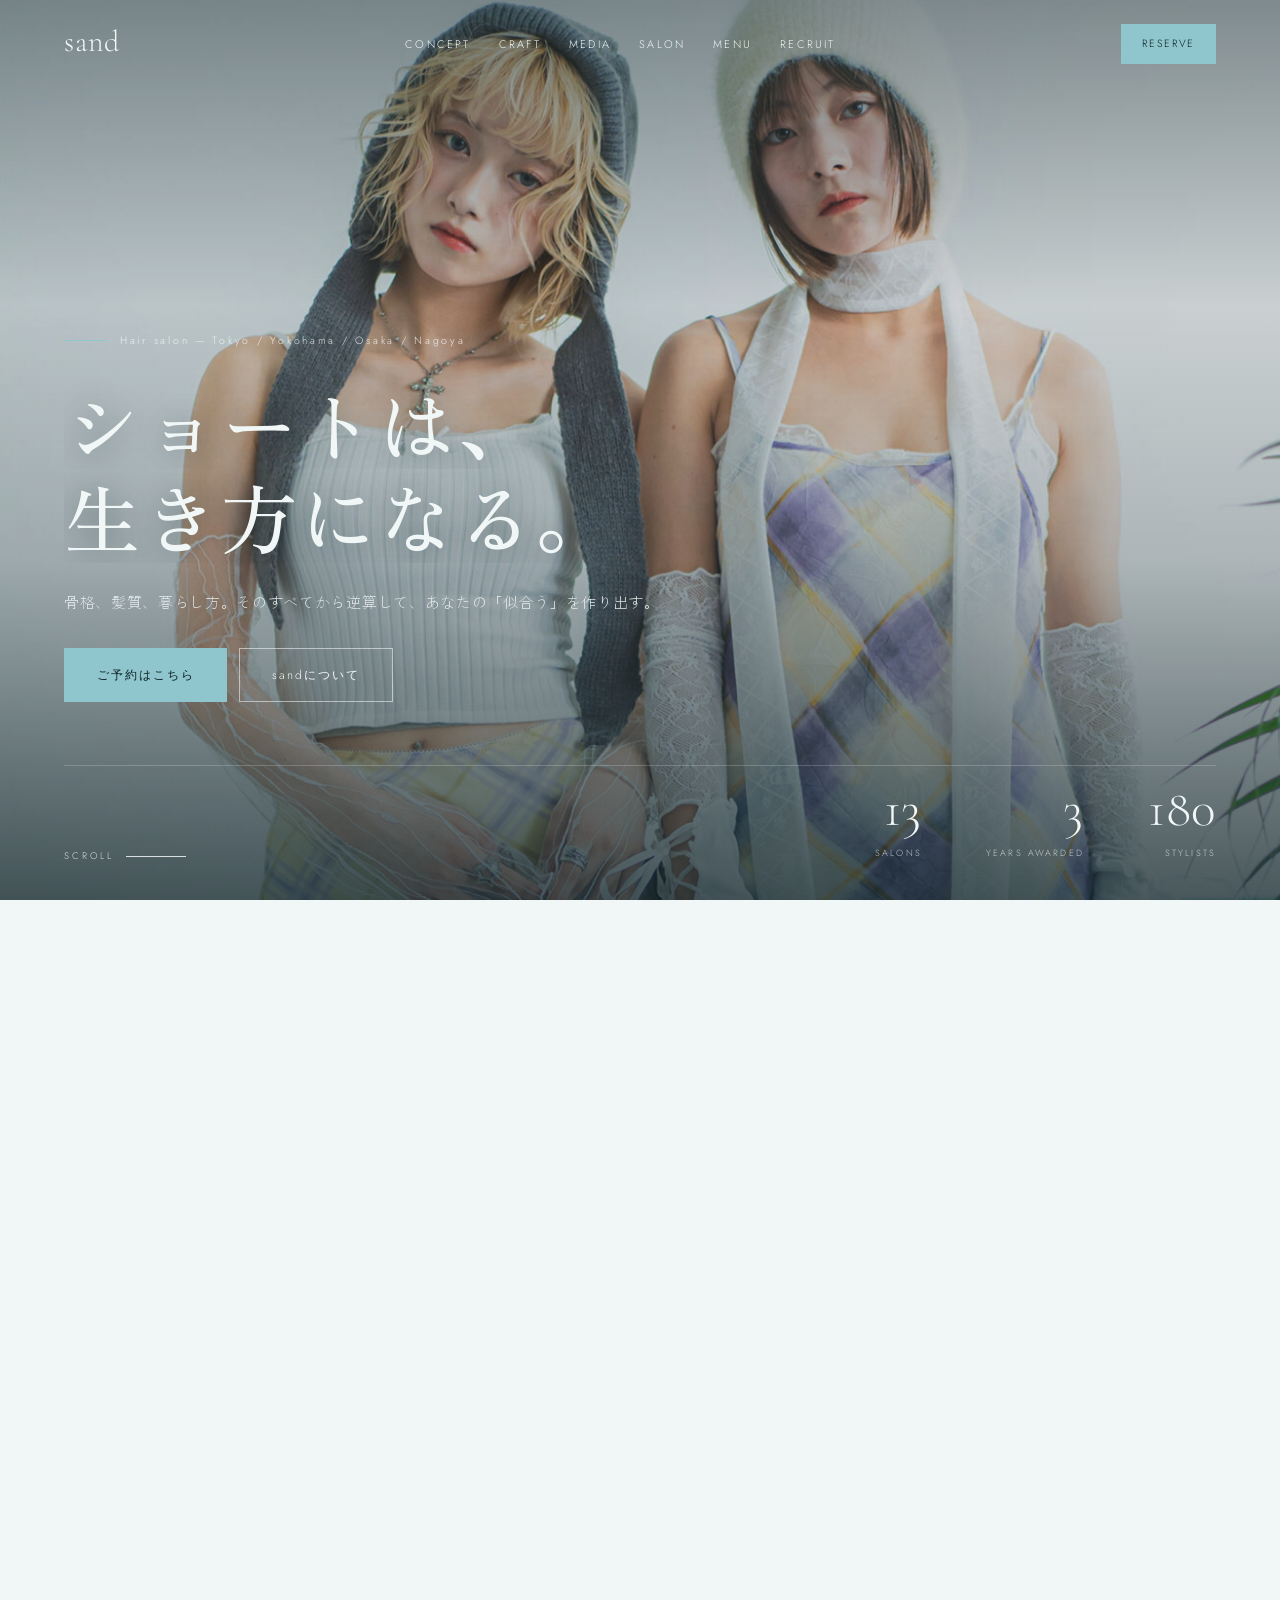
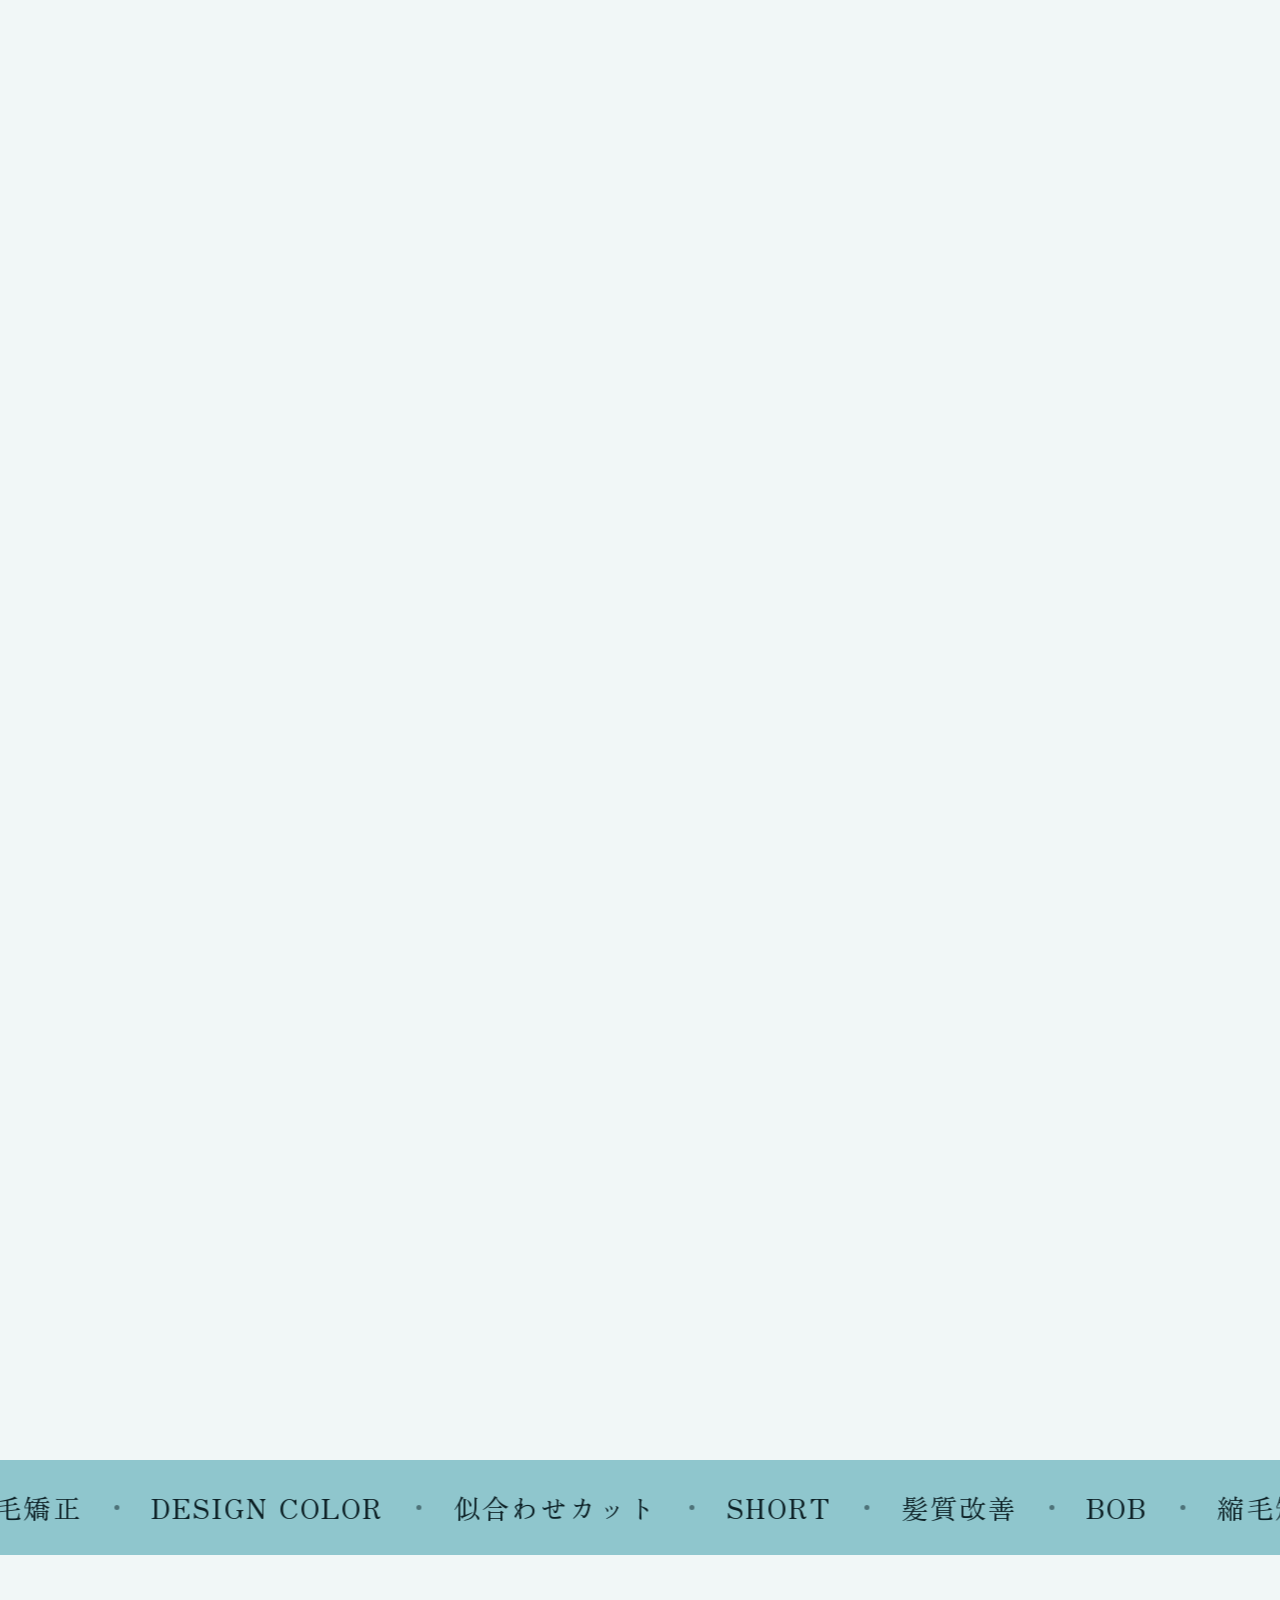
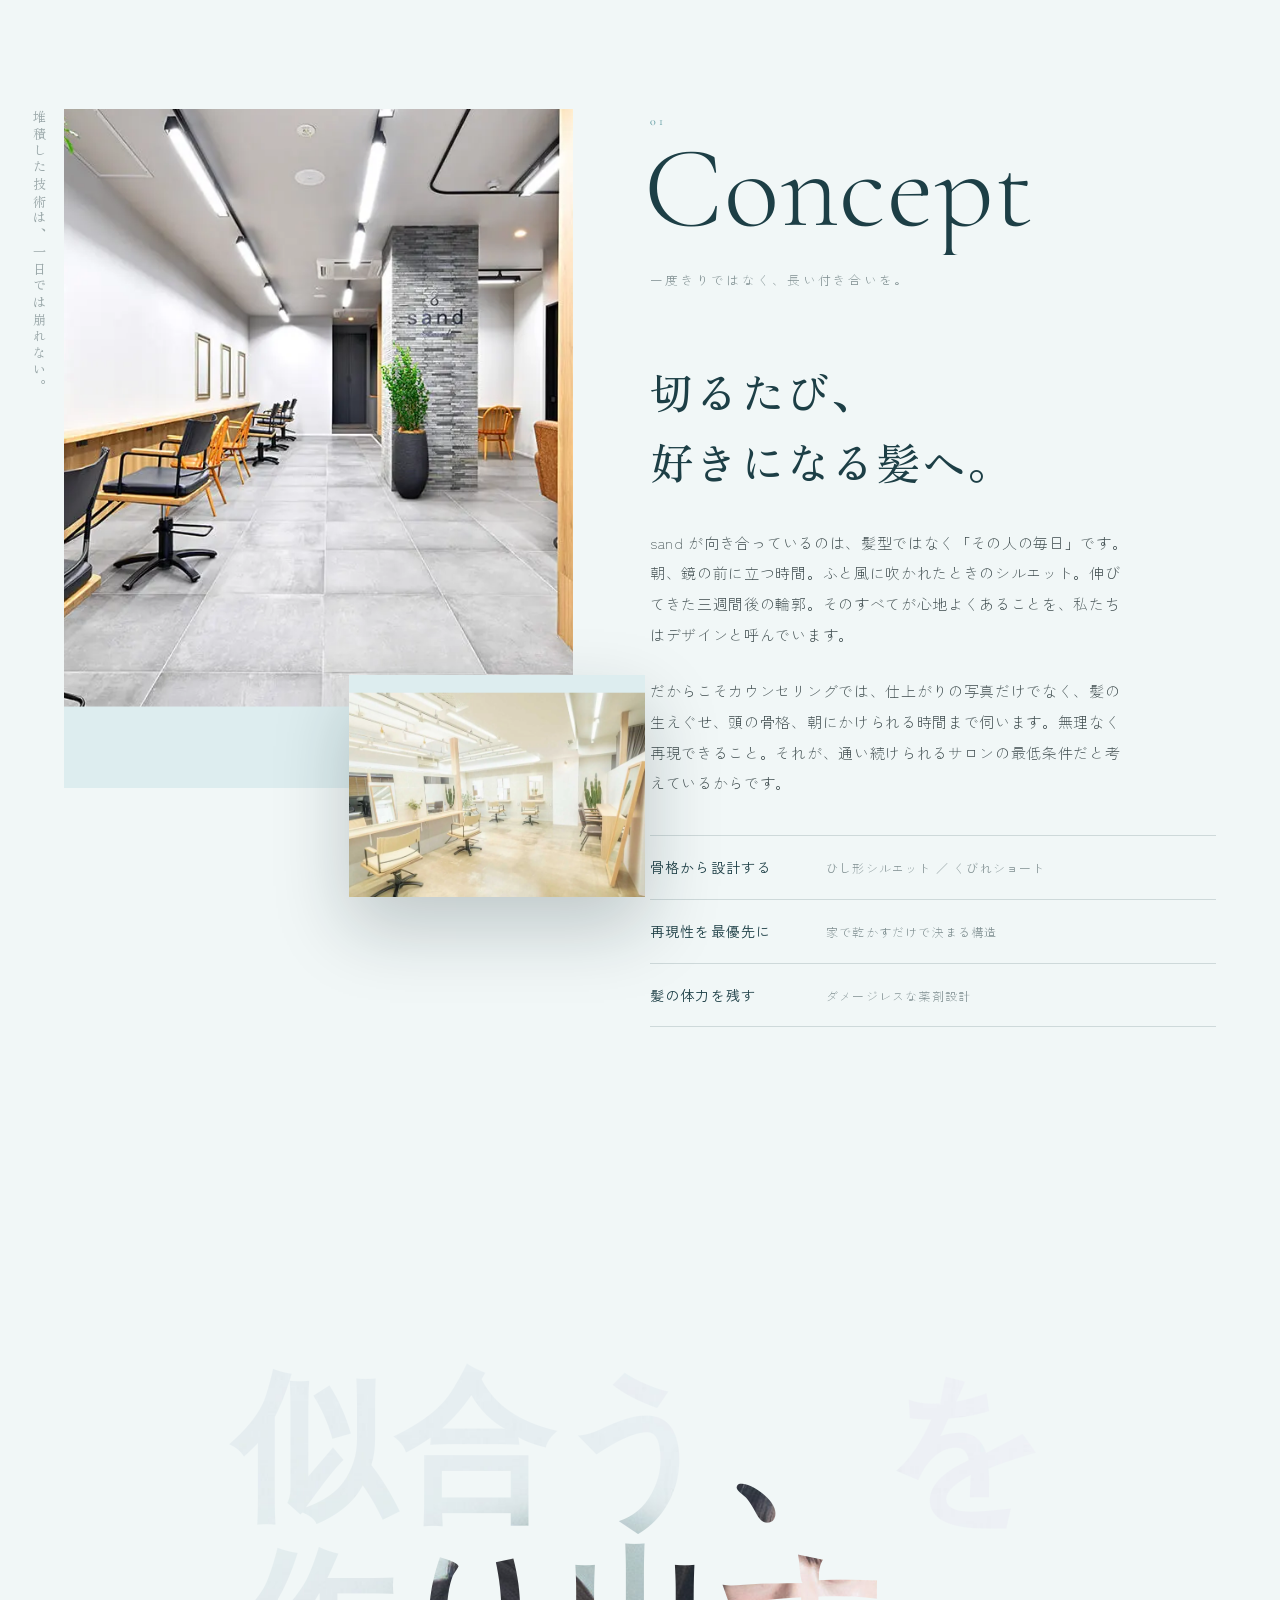
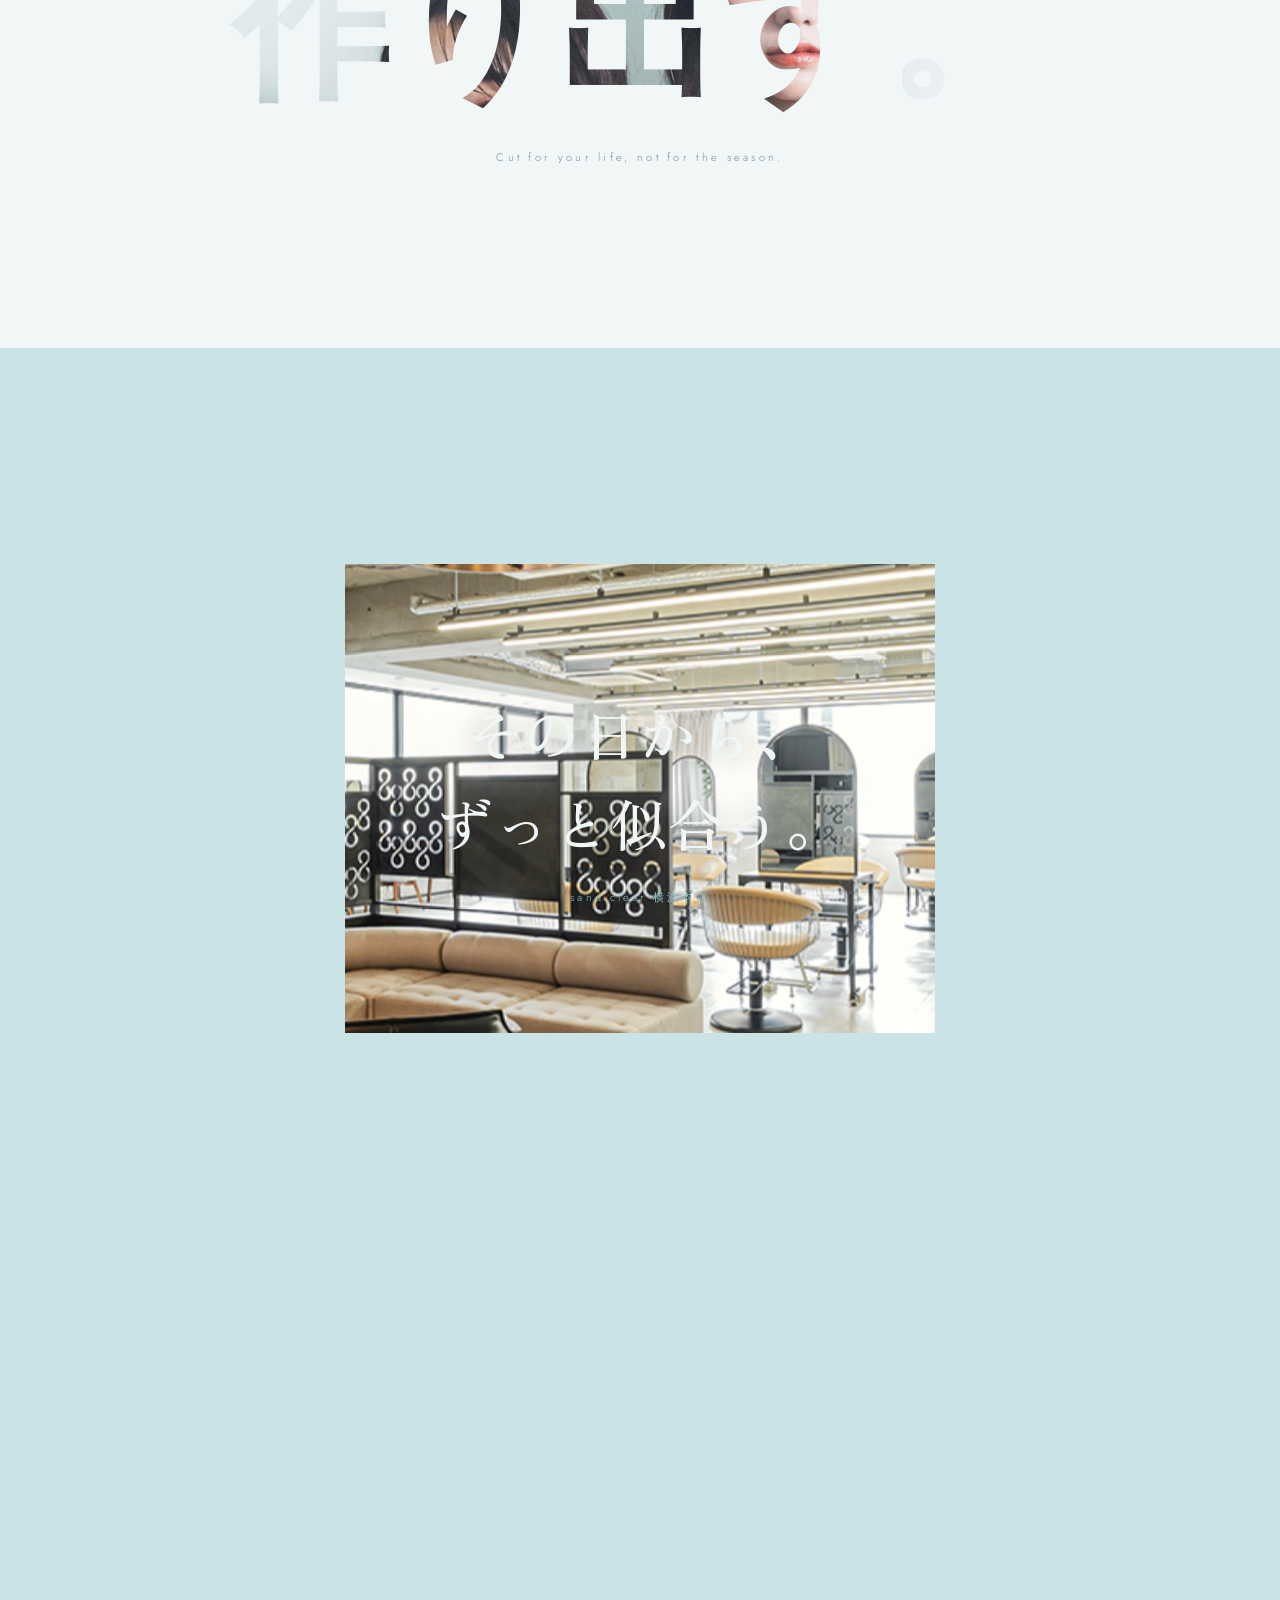
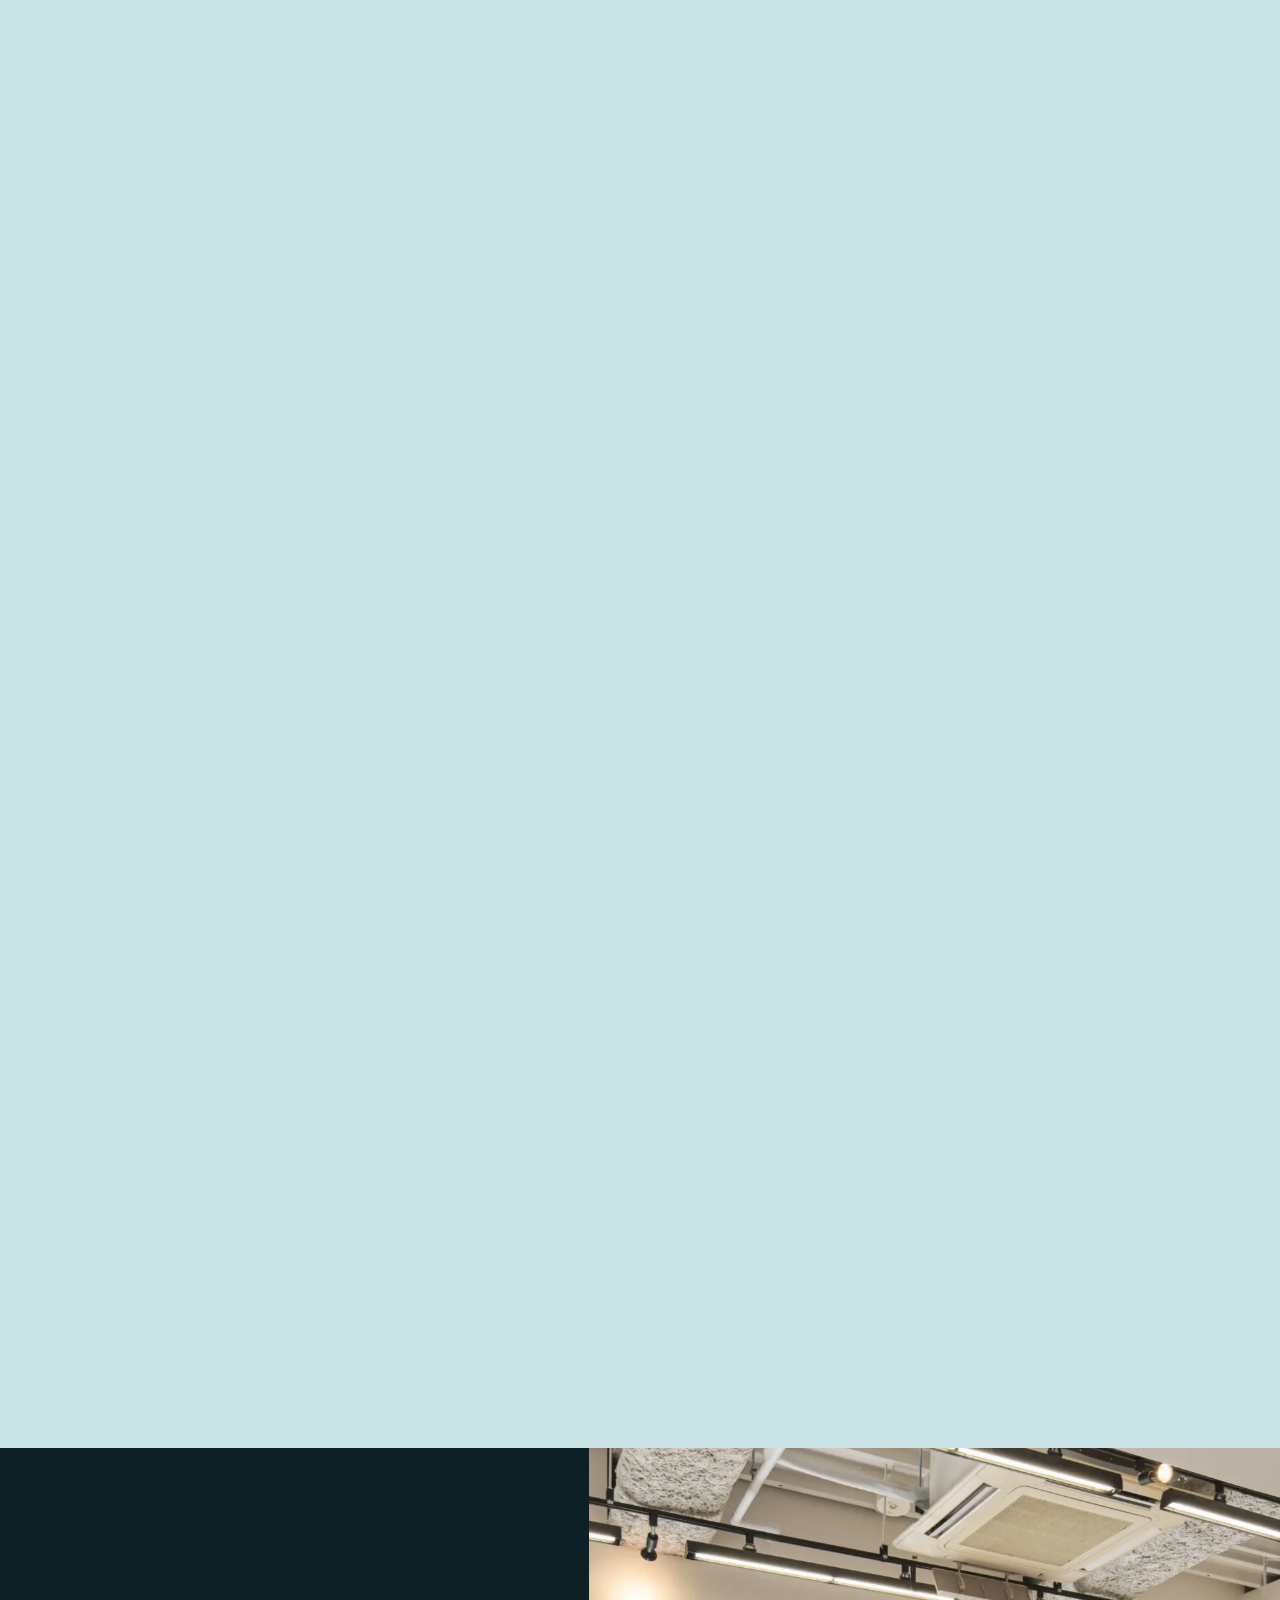
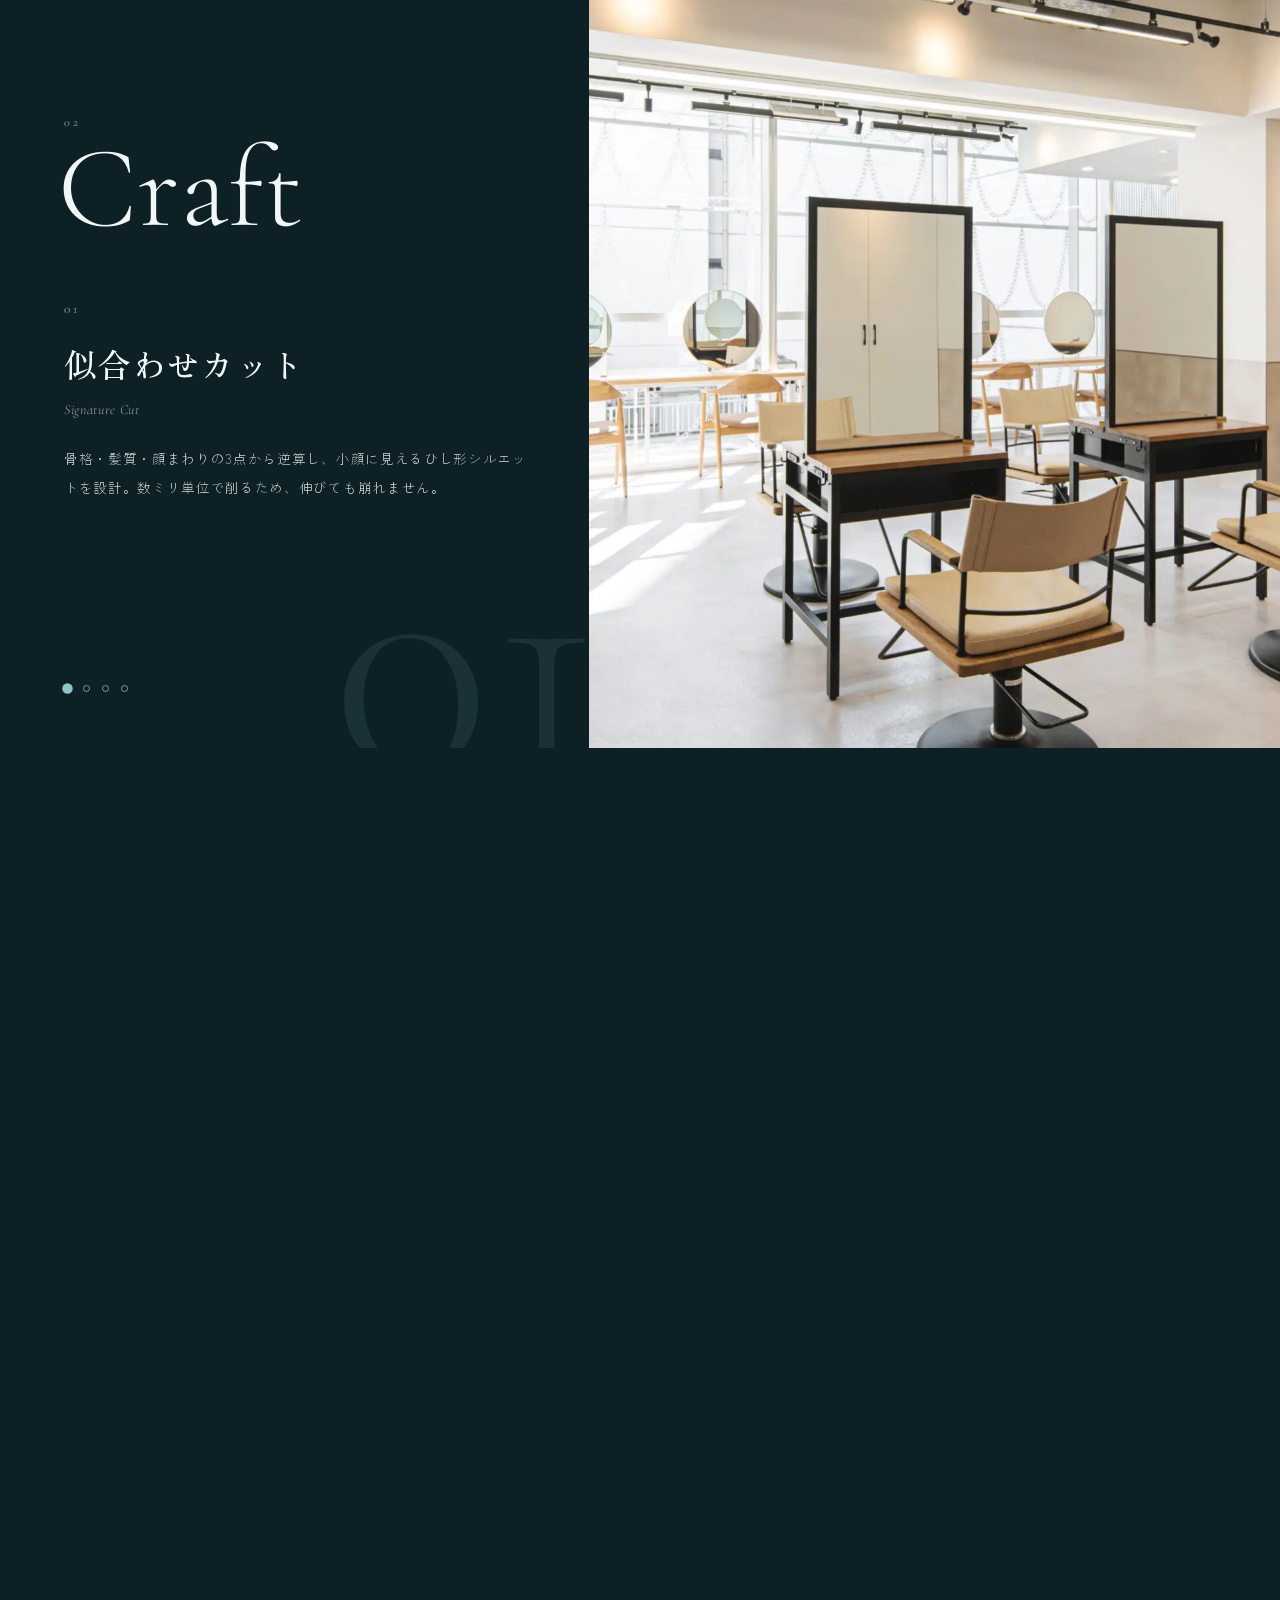
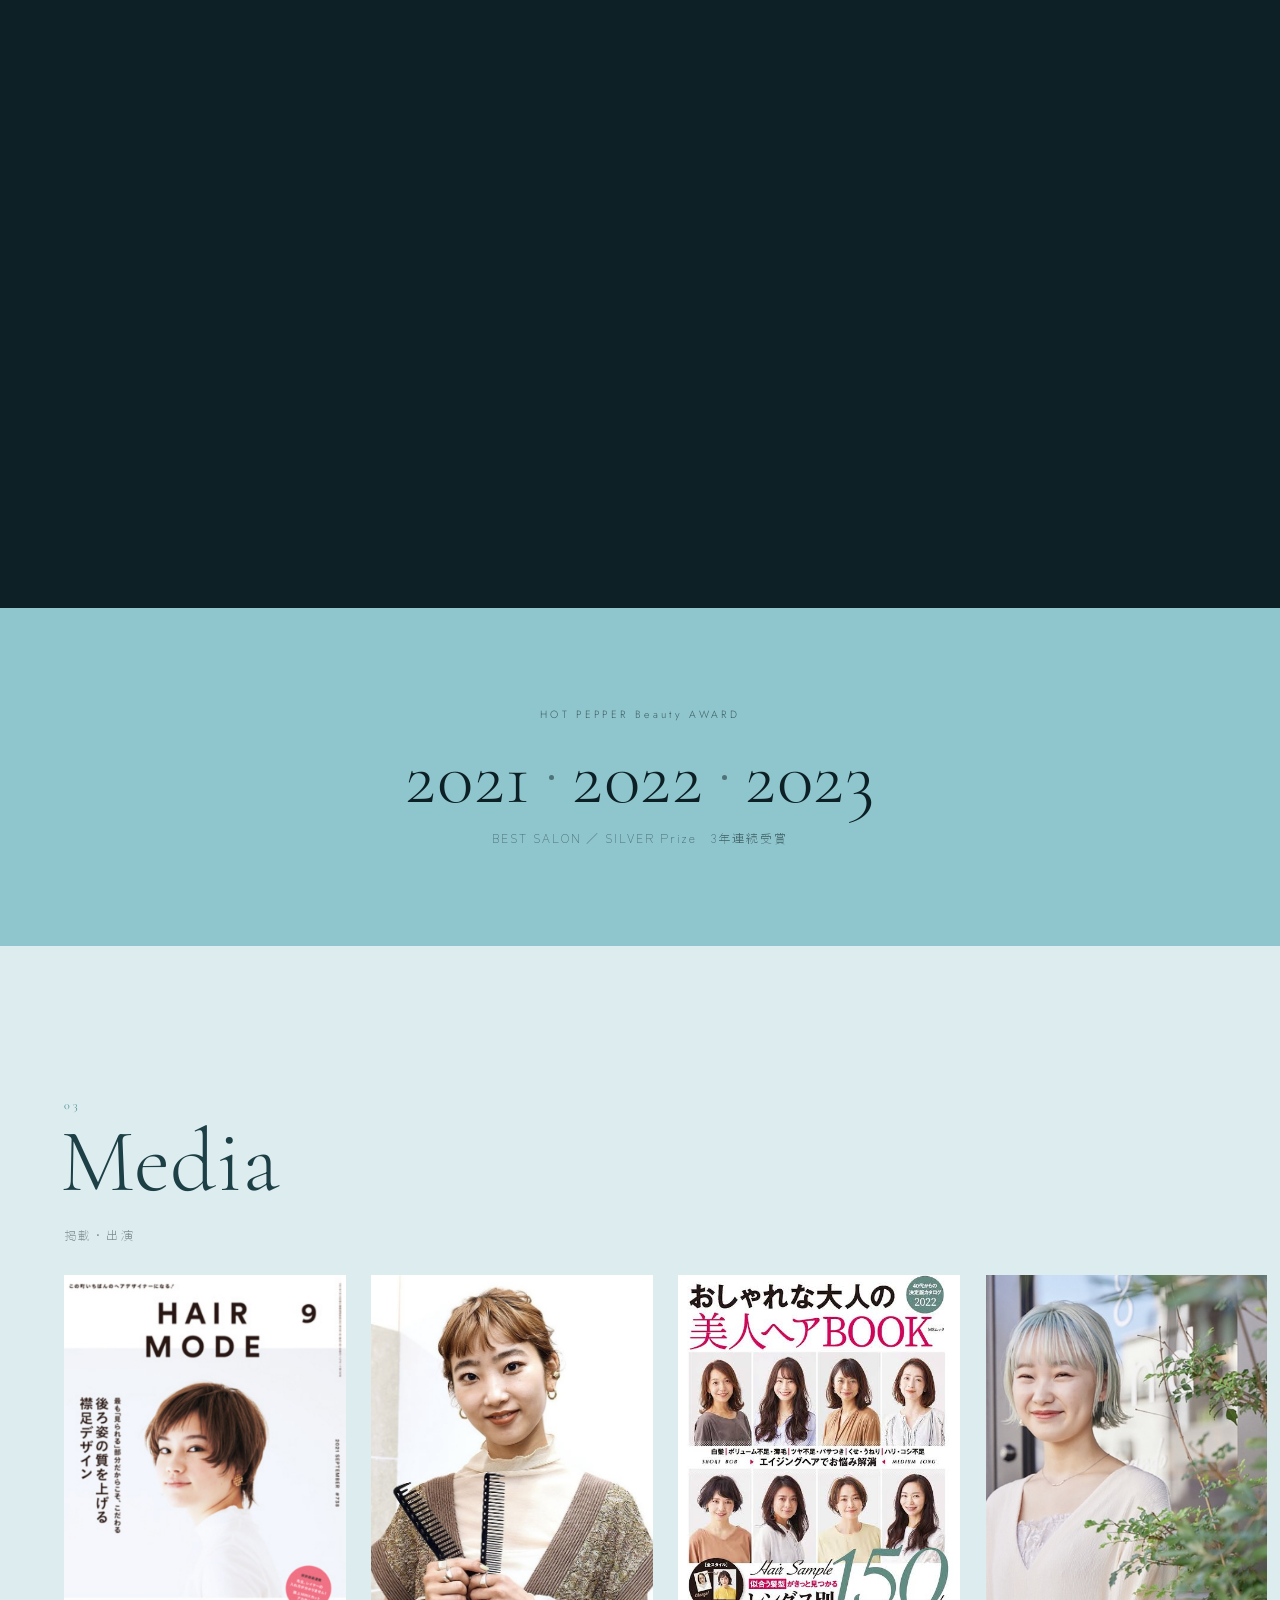
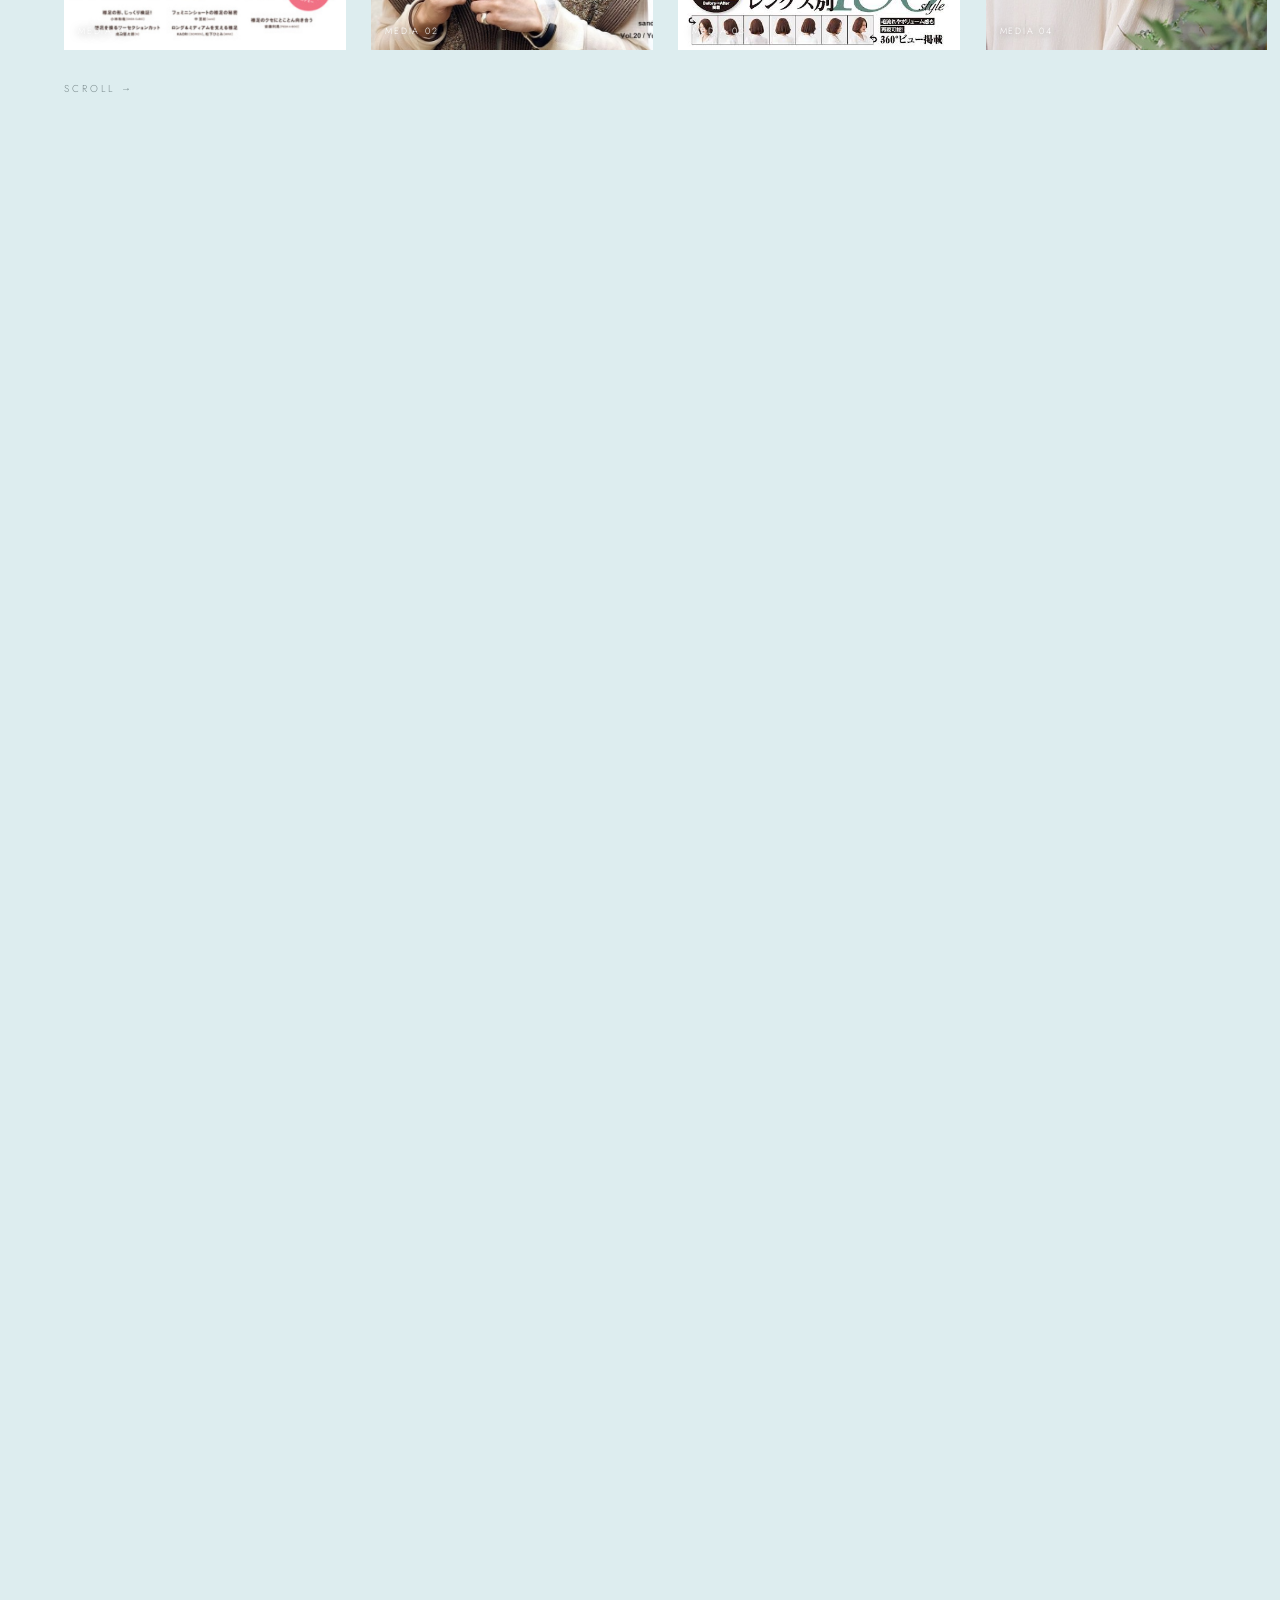
==== commit e1c69559: "コピーを「削り出す」から「作り出す」に変更 文字マスク3枚・ヒーロー本文・meta description / og:description の6箇所。 Craft の「数ミリ単位で削るため」は実際に" ====
--- a/index.html
+++ b/index.html
@@ -4,9 +4,9 @@
 <meta charset="UTF-8">
 <meta name="viewport" content="width=device-width, initial-scale=1">
 <title>sand ｜ 上質なショート・ボブの美容室</title>
-<meta name="description" content="全国の美容師を指導するカット技術。ショート・ボブを軸に、骨格と髪質から「似合う」を削り出す美容室 sand。銀座・表参道・池袋・新宿・横浜・大阪・名古屋、全13サロン。">
+<meta name="description" content="全国の美容師を指導するカット技術。ショート・ボブを軸に、骨格と髪質から「似合う」を作り出す美容室 sand。銀座・表参道・池袋・新宿・横浜・大阪・名古屋、全13サロン。">
 <meta property="og:title" content="sand ｜ 上質なショート・ボブの美容室">
-<meta property="og:description" content="骨格、髪質、暮らし方。そのすべてから逆算して、あなたの「似合う」を削り出す。">
+<meta property="og:description" content="骨格、髪質、暮らし方。そのすべてから逆算して、あなたの「似合う」を作り出す。">
 <meta property="og:image" content="assets/img/hero/hero01.jpg">
 <meta name="theme-color" content="#2F354F">
 <link rel="preconnect" href="https://fonts.googleapis.com">
@@ -78,7 +78,7 @@
         <span class="ln"><span data-split>ショートは、</span></span>
         <span class="ln"><span data-split>生き方になる。</span></span>
       </h1>
-      <p class="hero__lead">骨格、髪質、暮らし方。そのすべてから逆算して、あなたの「似合う」を削り出す。</p>
+      <p class="hero__lead">骨格、髪質、暮らし方。そのすべてから逆算して、あなたの「似合う」を作り出す。</p>
       <div class="hero__cta">
         <a class="btn btn--solid" href="#contact"><span>ご予約はこちら</span></a>
         <a class="btn btn--gh" href="#concept"><span>sandについて</span></a>
@@ -138,9 +138,9 @@
      ============================================================ -->
 <section class="msk">
   <div class="msk__stack">
-    <h2 class="msk__t msk__t--1">似合う、を<br>削り出す。</h2>
-    <p class="msk__t msk__t--2" aria-hidden="true">似合う、を<br>削り出す。</p>
-    <p class="msk__t msk__t--3" aria-hidden="true">似合う、を<br>削り出す。</p>
+    <h2 class="msk__t msk__t--1">似合う、を<br>作り出す。</h2>
+    <p class="msk__t msk__t--2" aria-hidden="true">似合う、を<br>作り出す。</p>
+    <p class="msk__t msk__t--3" aria-hidden="true">似合う、を<br>作り出す。</p>
   </div>
   <p class="msk__s">Cut for your life, not for the season.</p>
 </section>
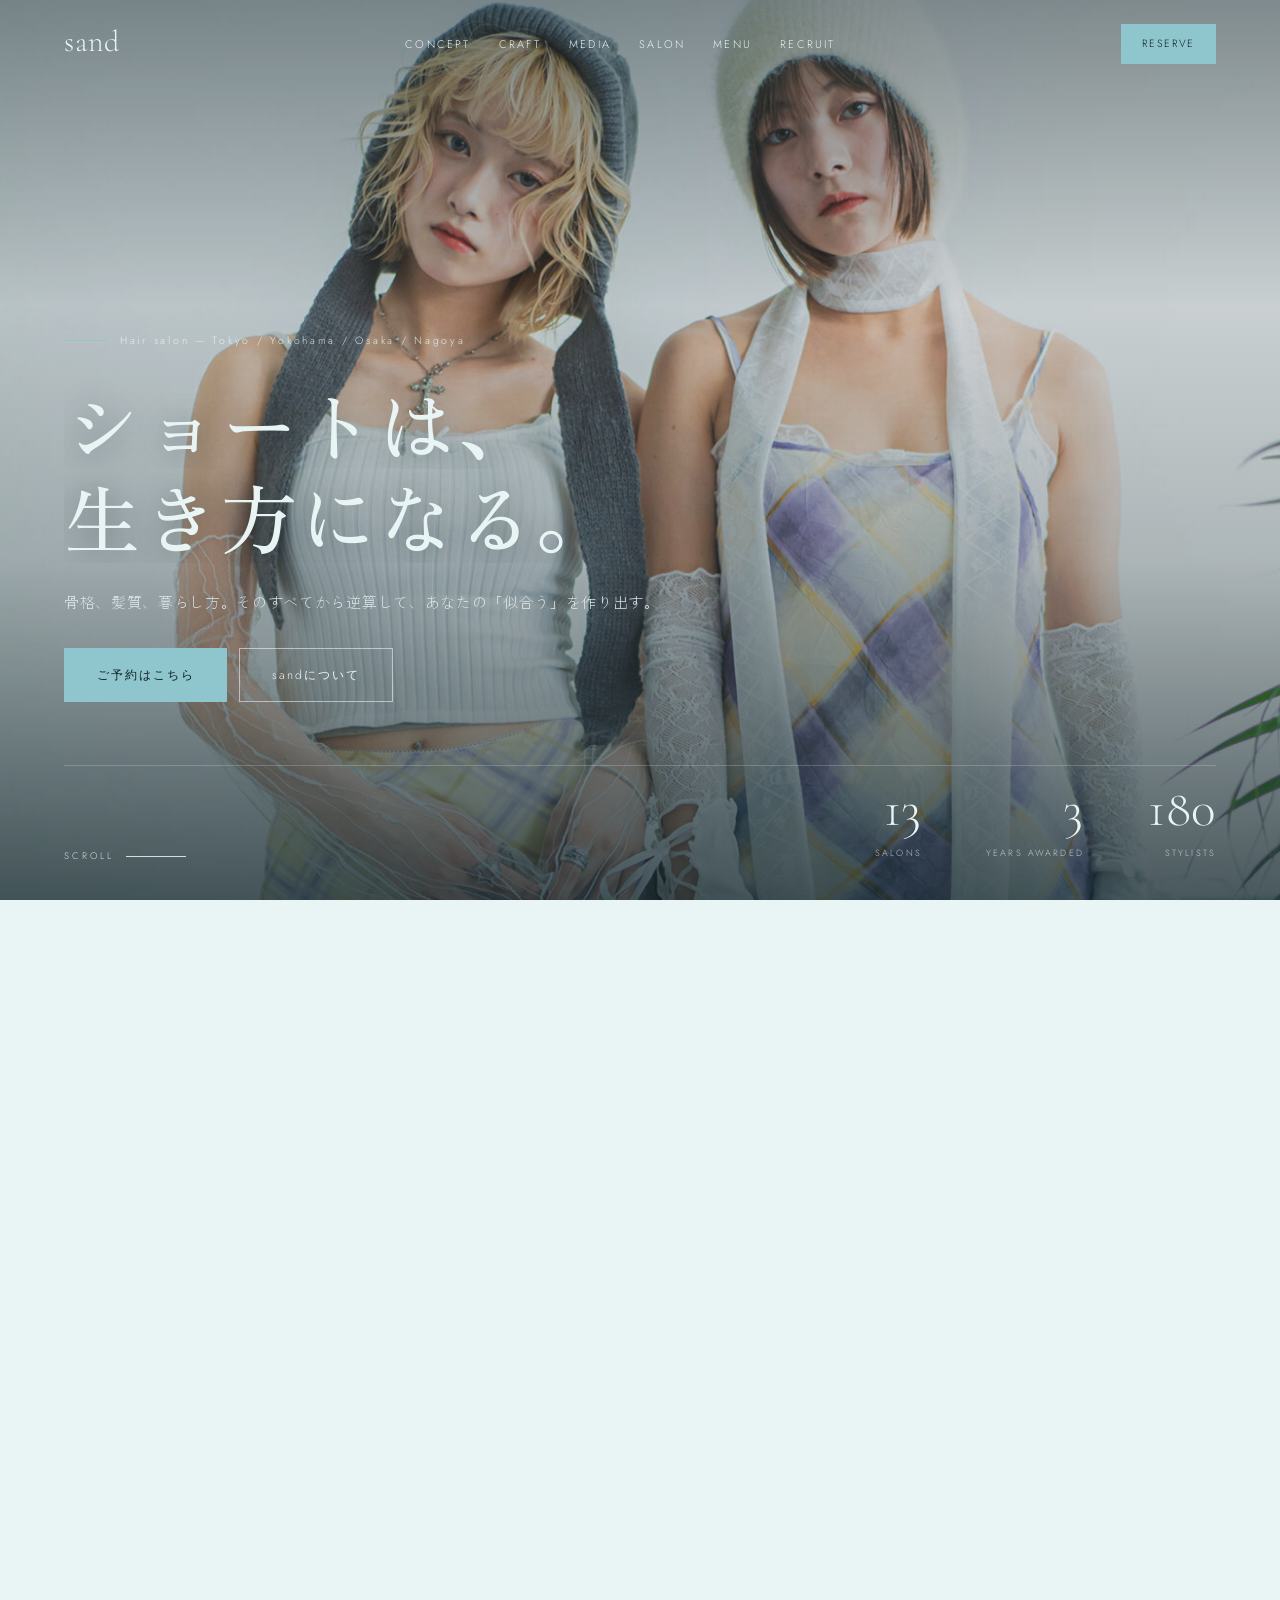
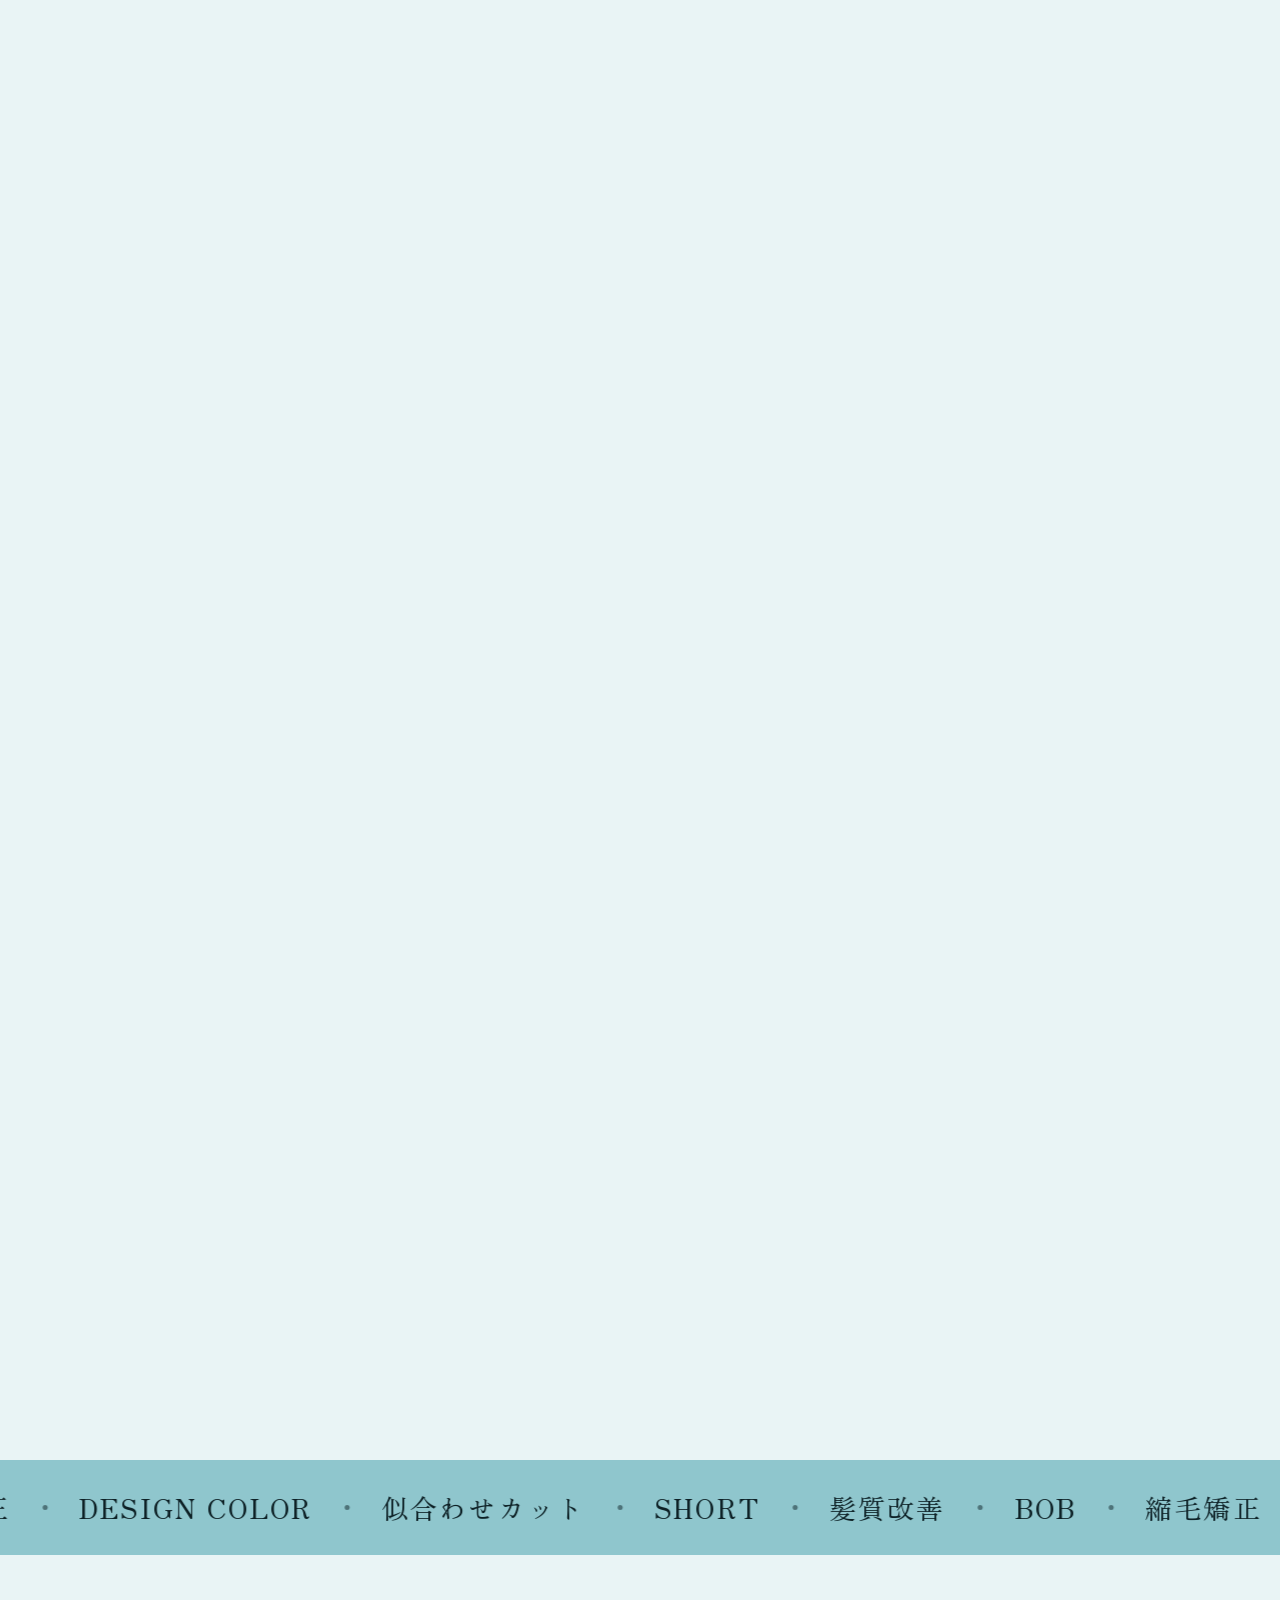
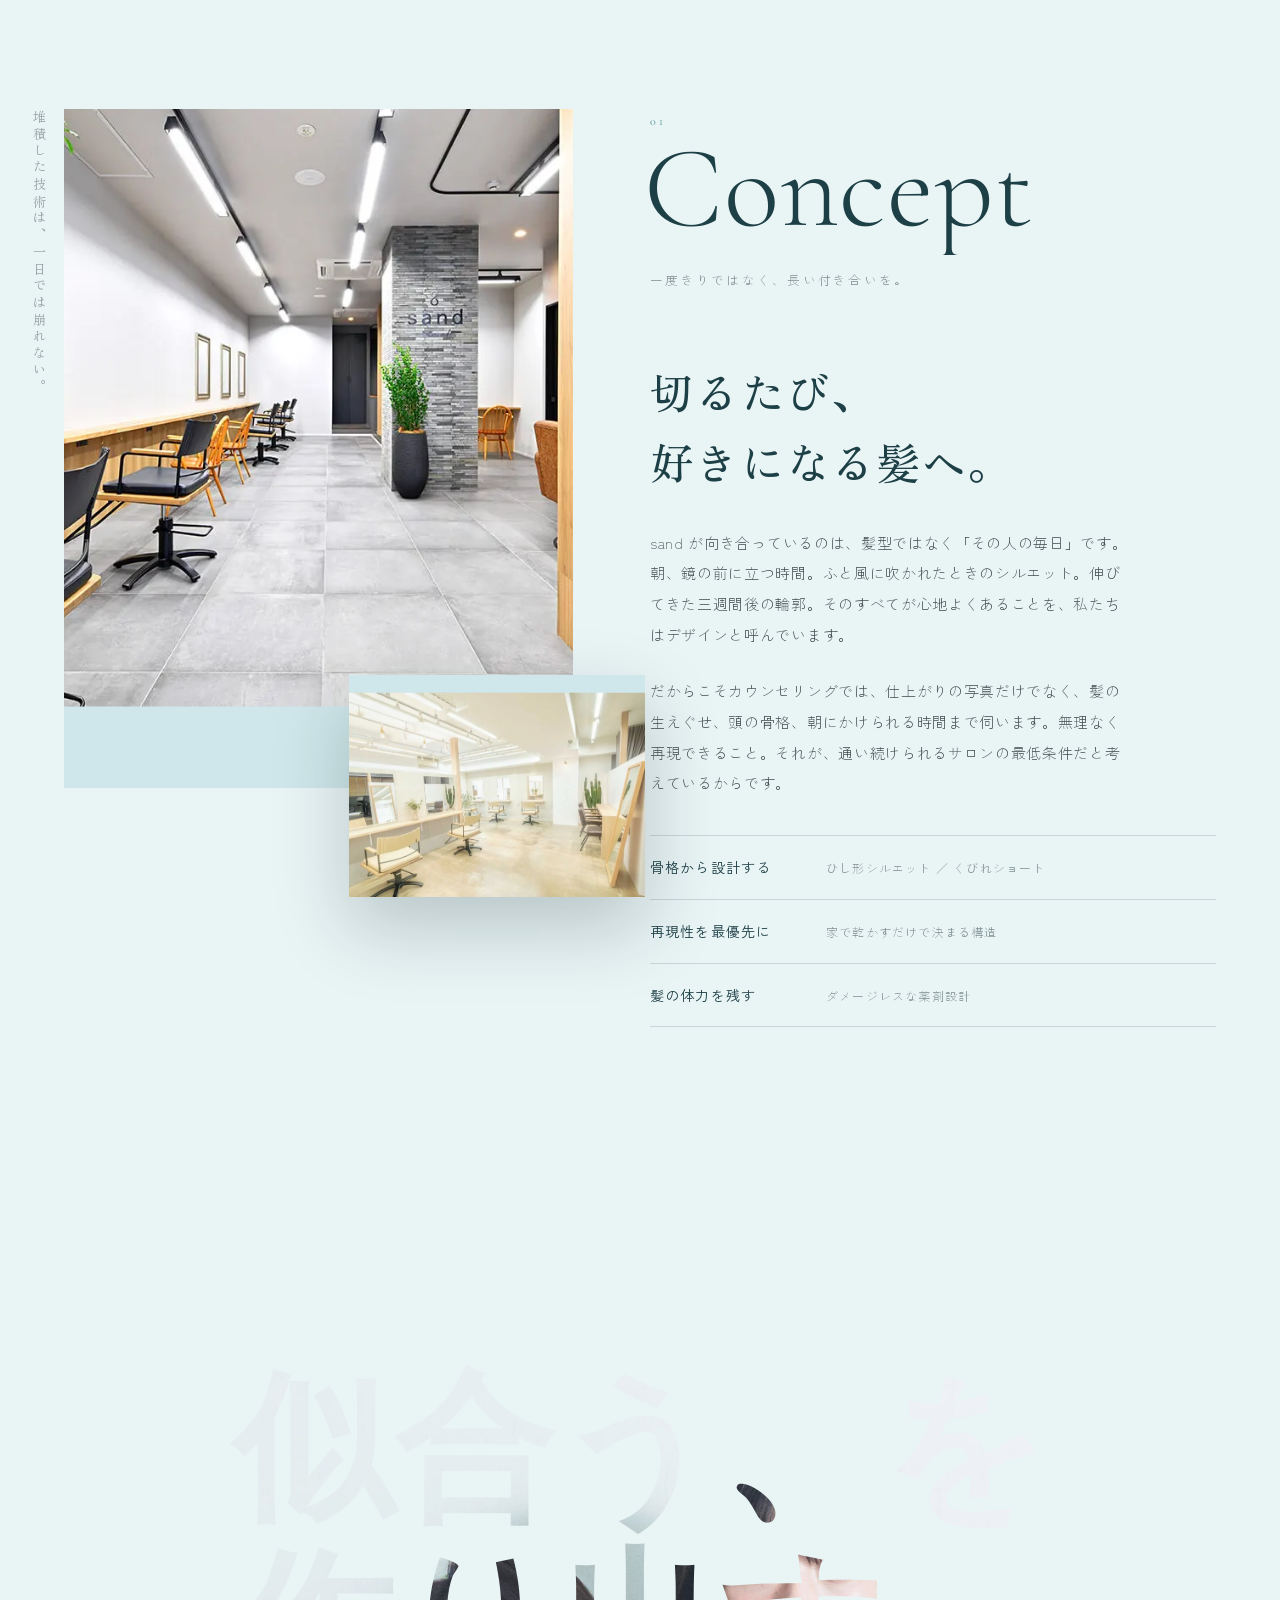
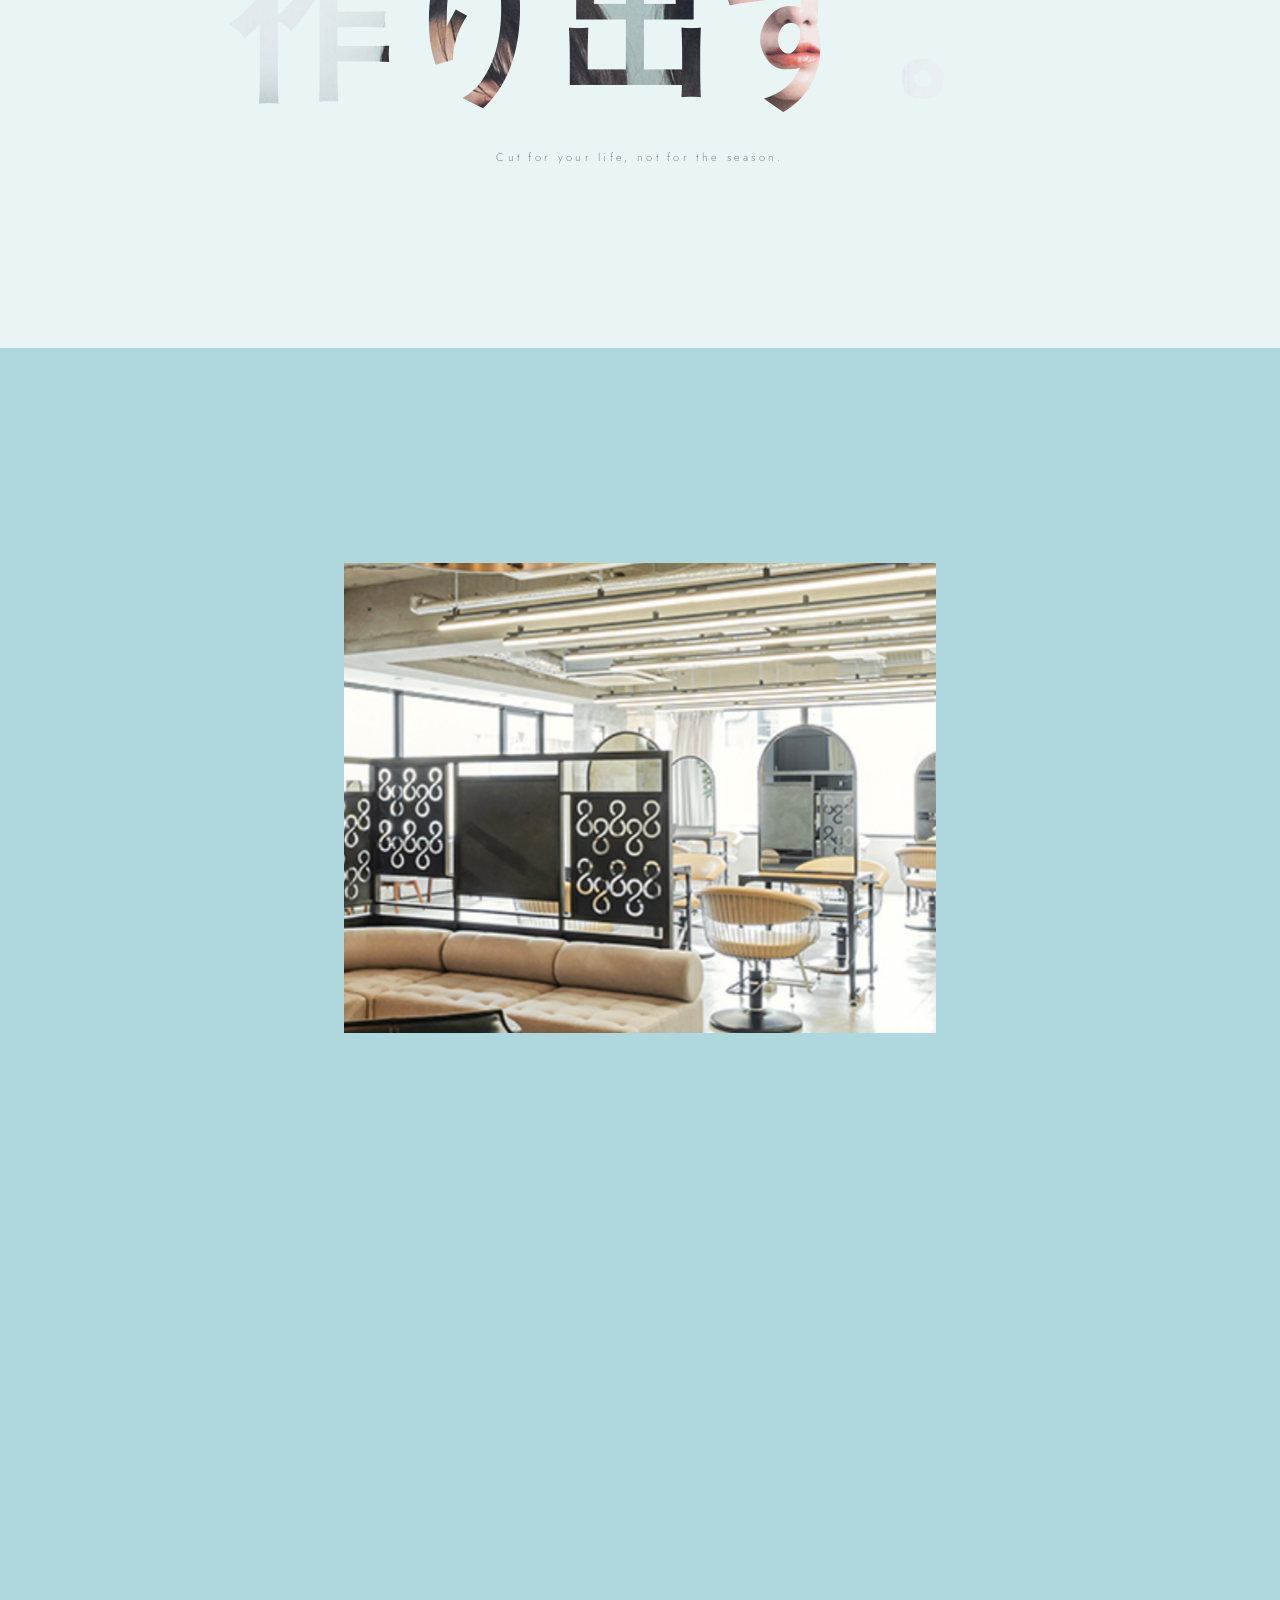
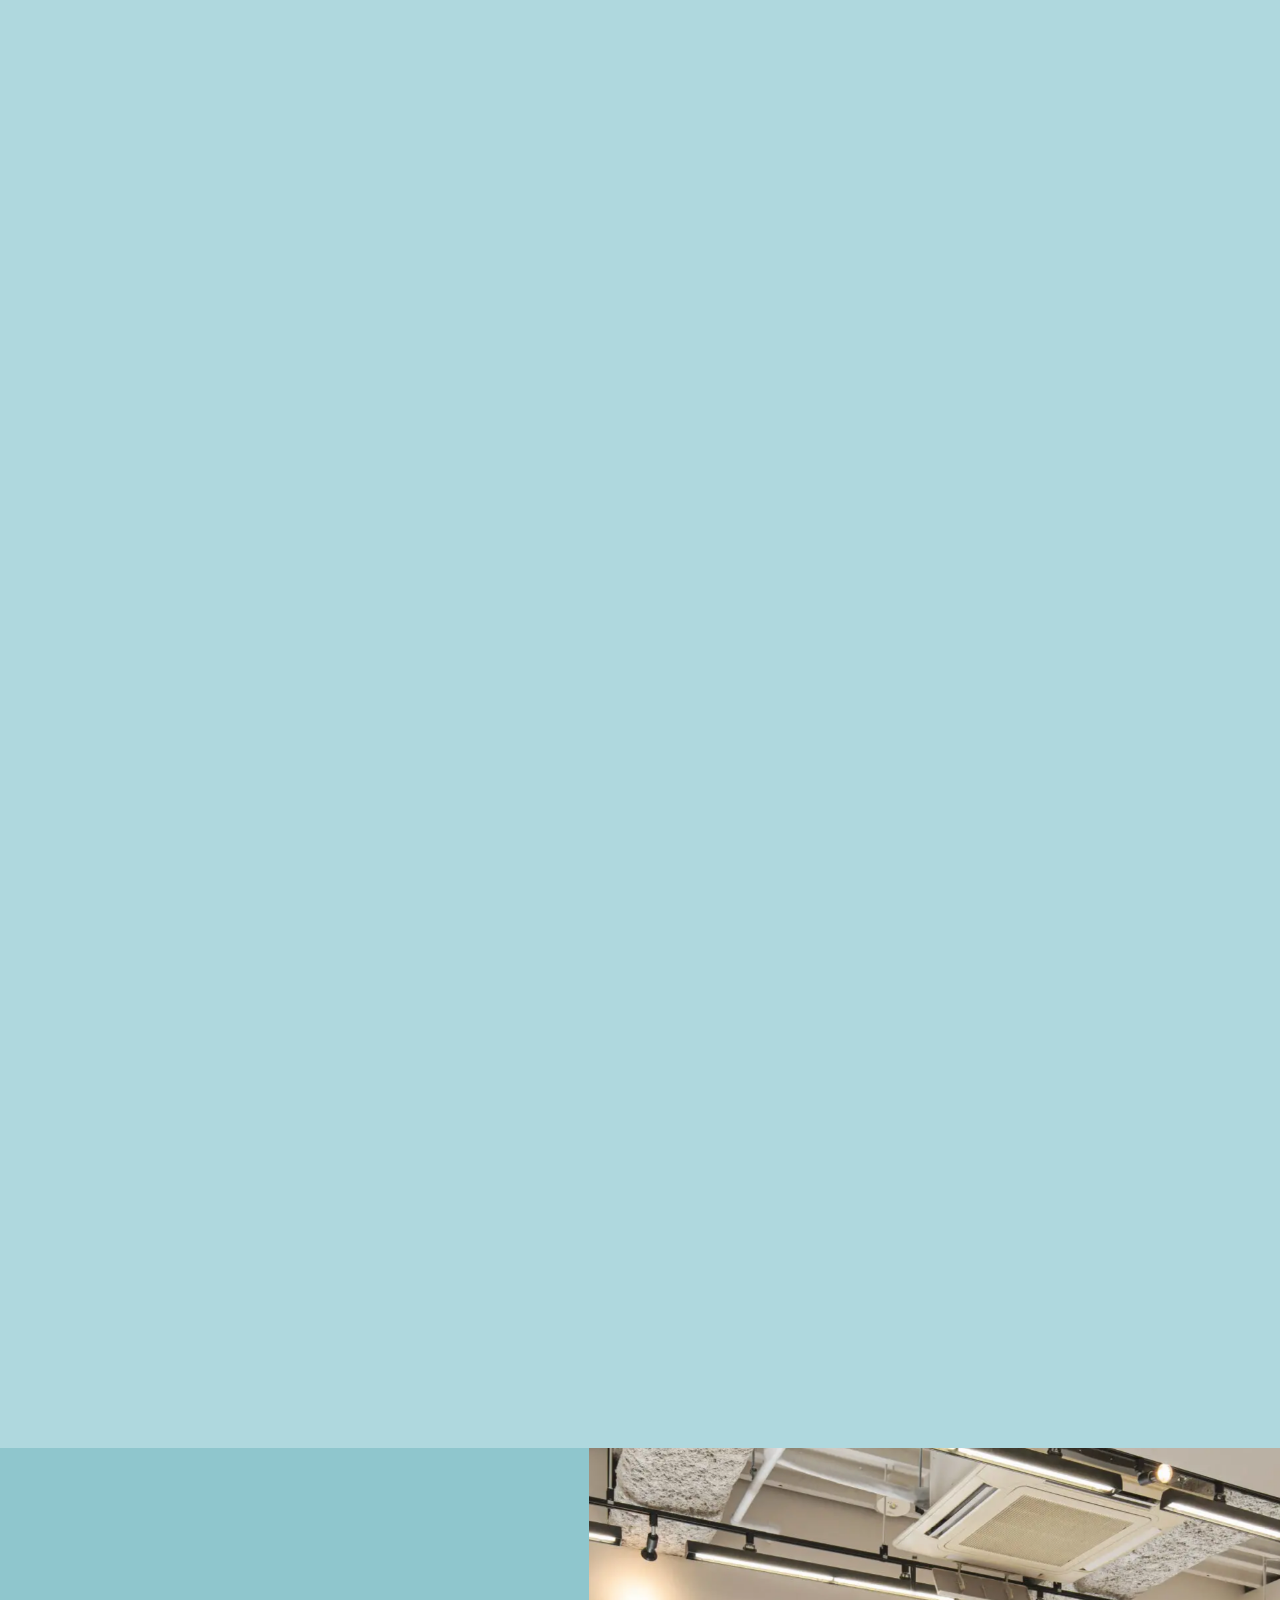
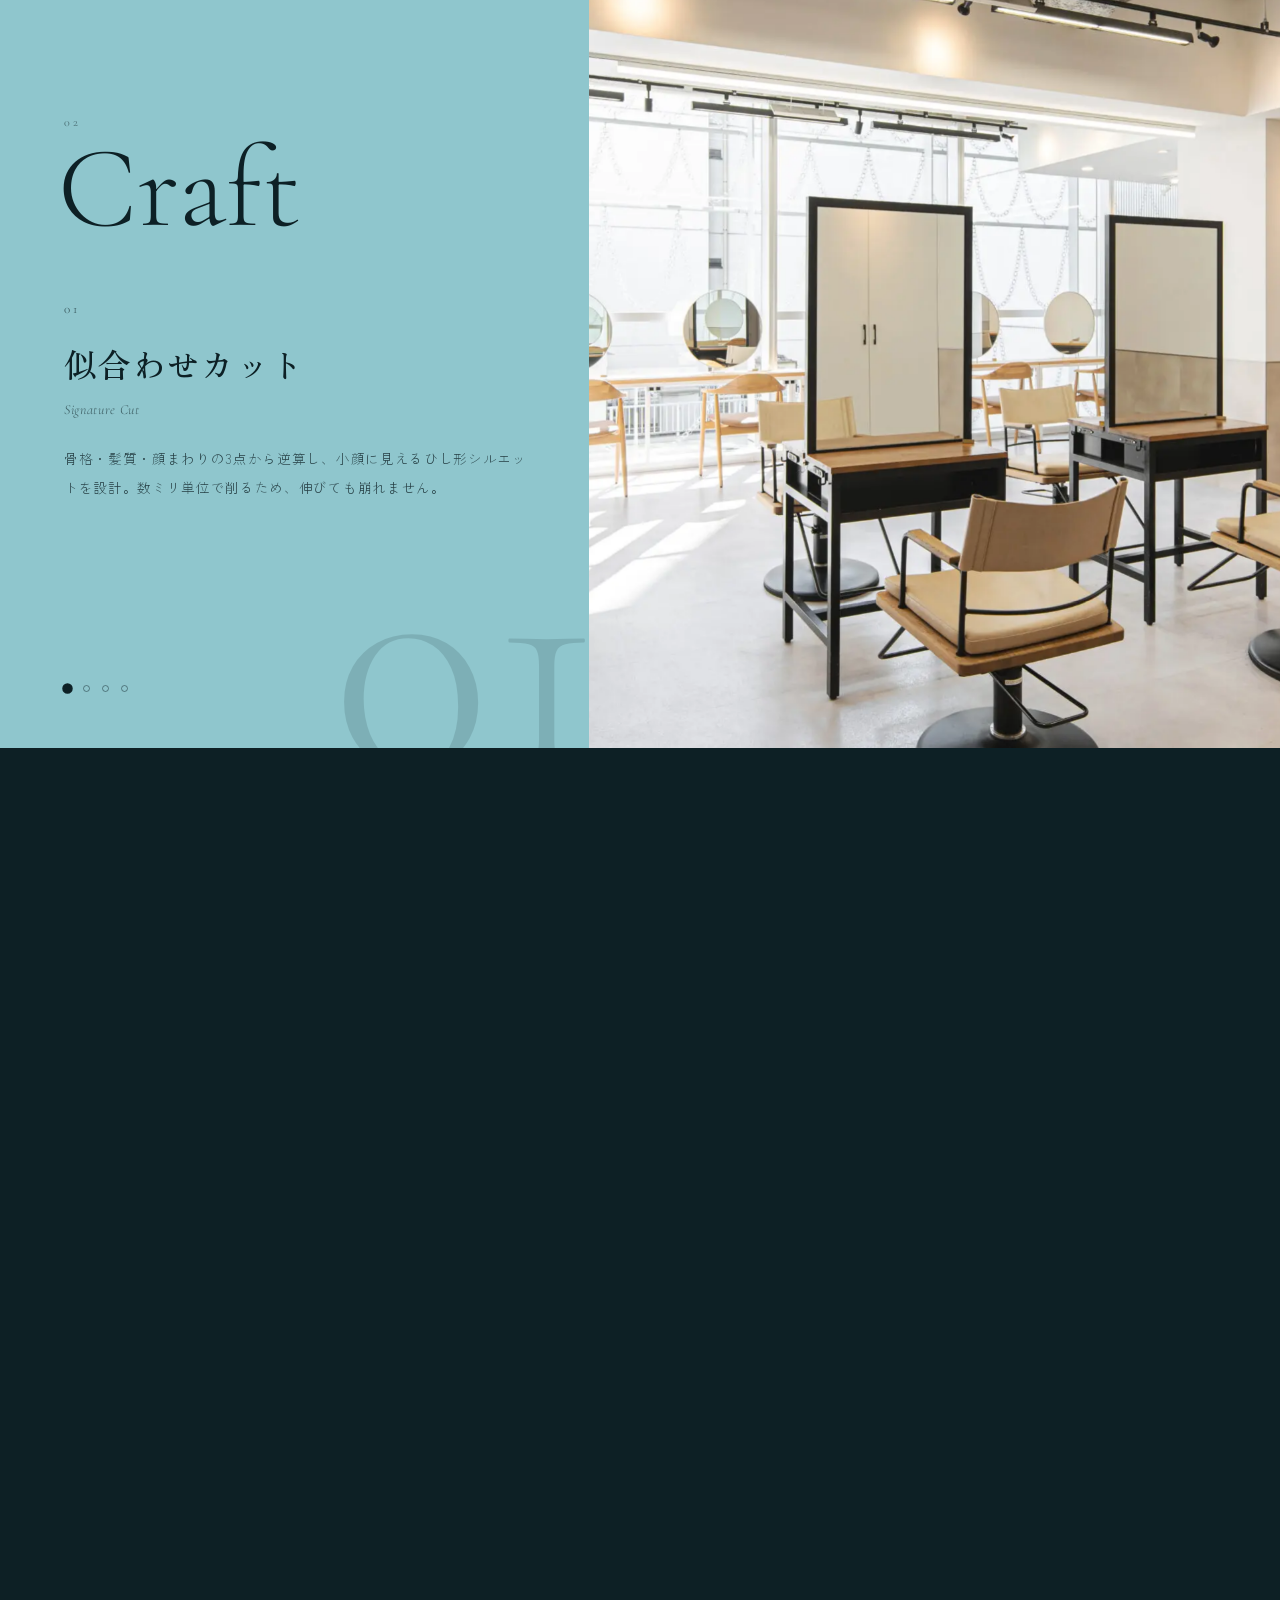
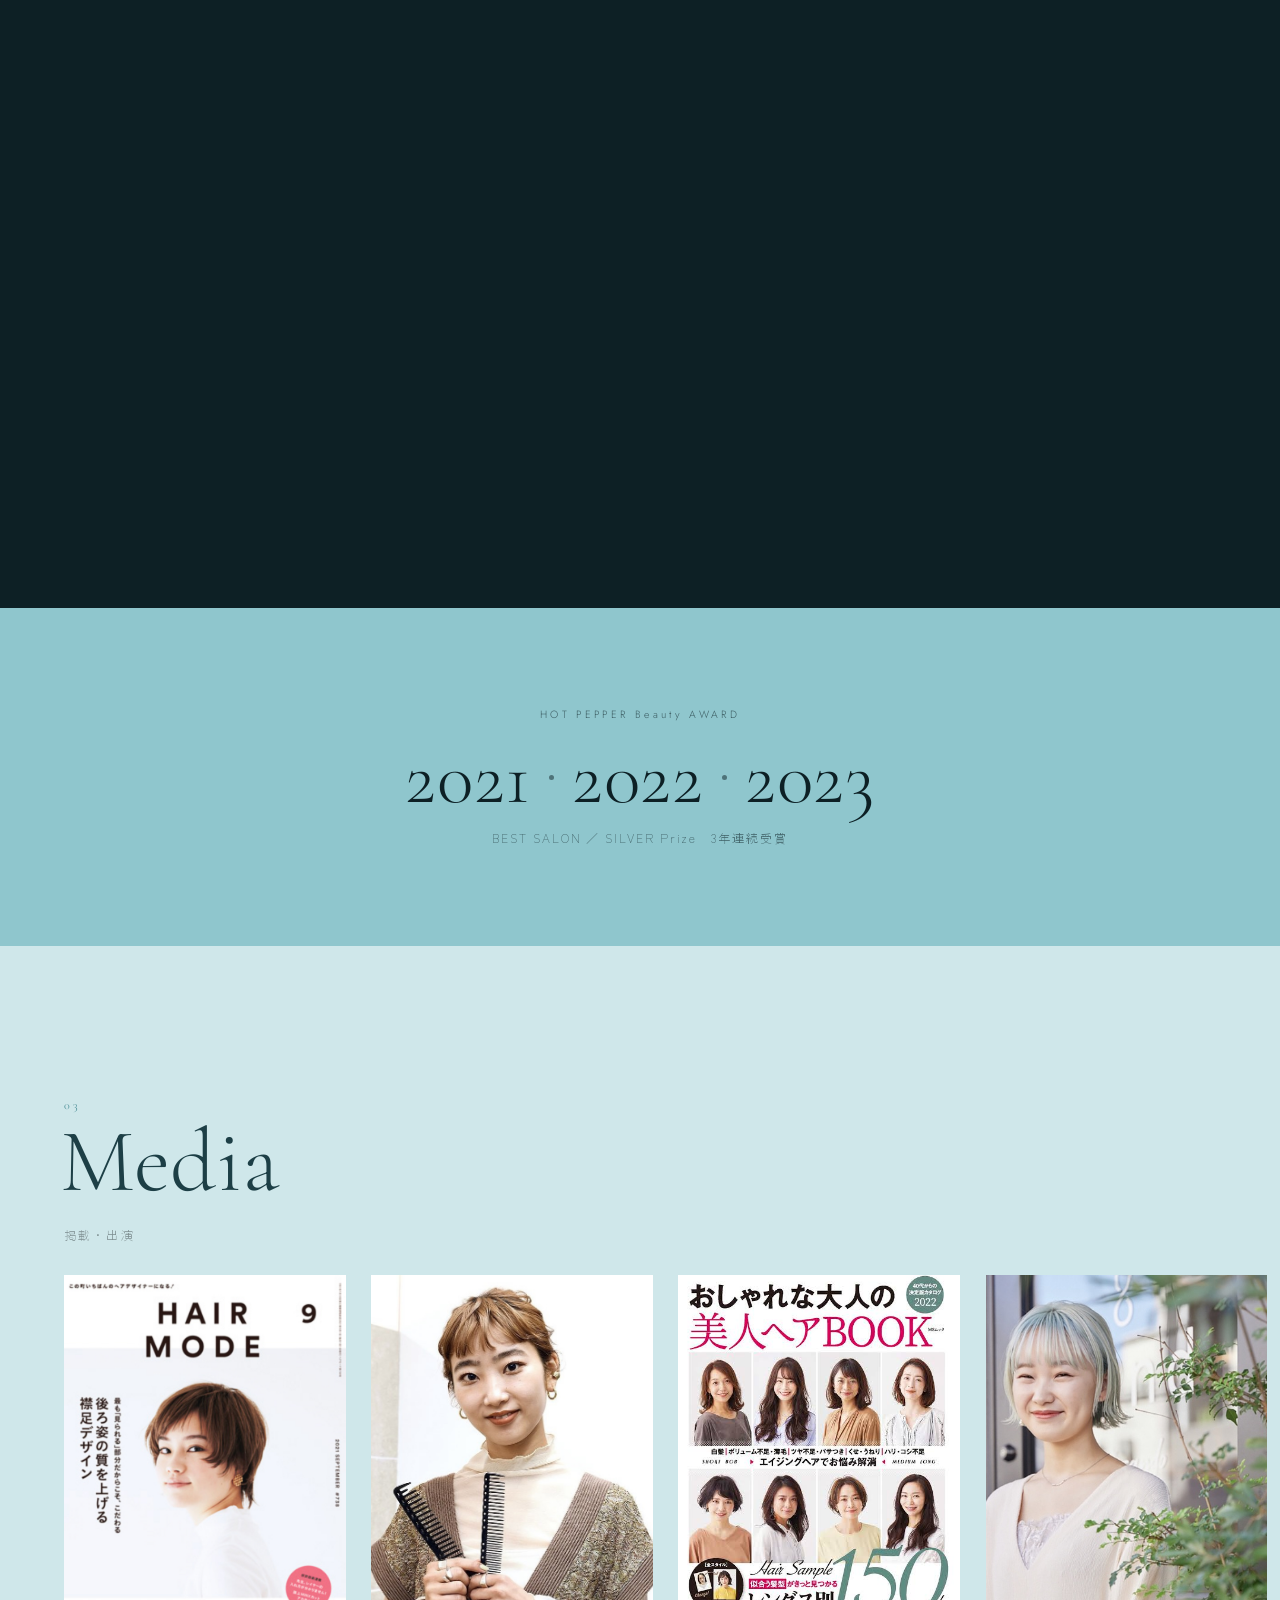
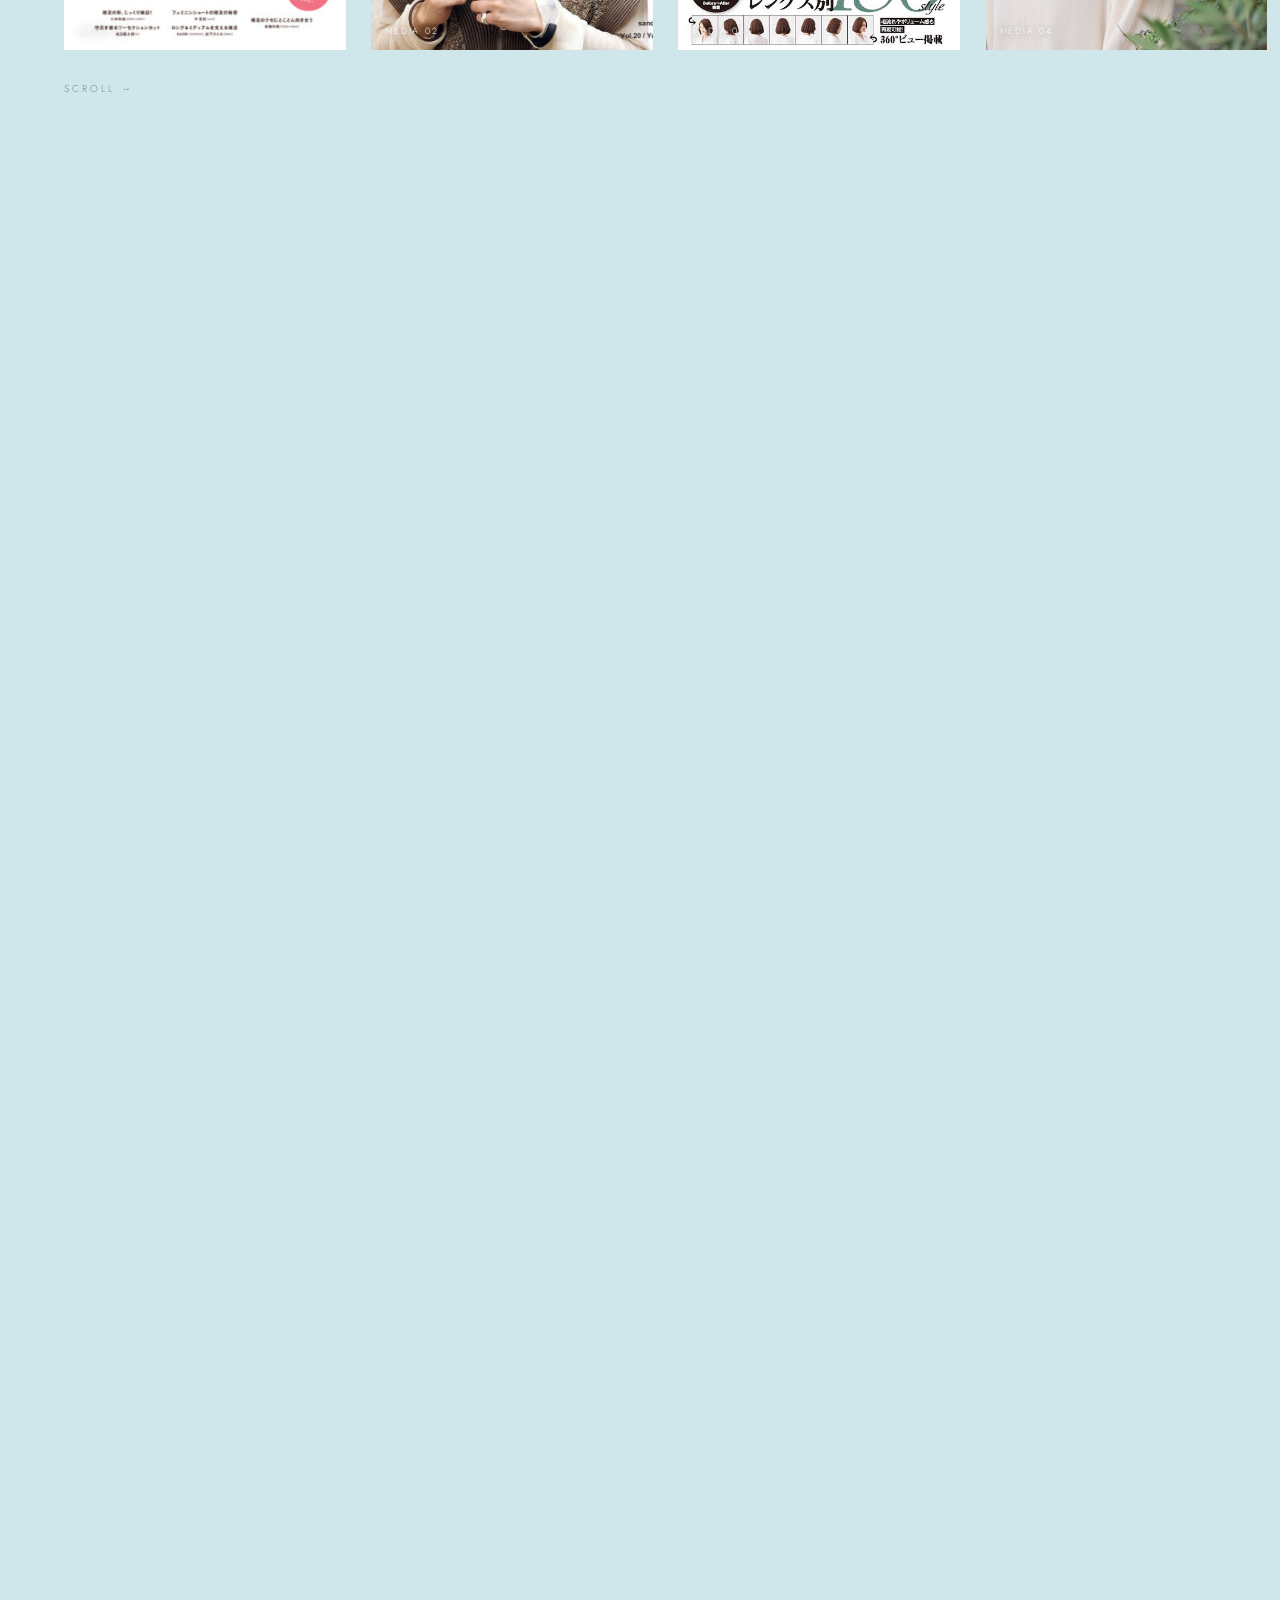
==== commit f9fdc9dd: "アクアを主役に据え直し、各ボタンの遷移先を実装する 色: - Craft の左パネルとメニューをアクアのベタ塗りに変更（最大面積の2面） - 地の色をアクア寄りへ（#E9F4F5 / #CFE7EA " ====
--- a/index.html
+++ b/index.html
@@ -8,7 +8,7 @@
 <meta property="og:title" content="sand ｜ 上質なショート・ボブの美容室">
 <meta property="og:description" content="骨格、髪質、暮らし方。そのすべてから逆算して、あなたの「似合う」を作り出す。">
 <meta property="og:image" content="assets/img/hero/hero01.jpg">
-<meta name="theme-color" content="#2F354F">
+<meta name="theme-color" content="#8FC6CD">
 <link rel="preconnect" href="https://fonts.googleapis.com">
 <link rel="preconnect" href="https://fonts.gstatic.com" crossorigin>
 <link href="https://fonts.googleapis.com/css2?family=Cormorant+Garamond:ital,wght@0,300;0,400;1,300&family=Jost:wght@200;300;400&family=Zen+Kaku+Gothic+New:wght@300;400;500&family=Zen+Old+Mincho:wght@400;500;600&display=swap" rel="stylesheet">
@@ -35,7 +35,7 @@
     <a href="#salon">SALON</a><a href="#menu">MENU</a><a href="#recruit">RECRUIT</a>
   </nav>
   <div class="hd__act">
-    <a class="btn btn--sm" href="#contact"><span>RESERVE</span></a>
+    <a class="btn btn--sm" href="#salon"><span>RESERVE</span></a>
     <button class="burger" id="burger" aria-label="メニューを開く" aria-expanded="false" aria-controls="drawer"><i></i><i></i><i></i></button>
   </div>
 </header>
@@ -48,12 +48,12 @@
       <a href="#media"><i>03</i><b>Media</b><em>掲載・出演</em></a>
       <a href="#salon"><i>04</i><b>Salon</b><em>サロン</em></a>
       <a href="#menu"><i>05</i><b>Menu</b><em>メニュー</em></a>
-      <a href="#recruit"><i>06</i><b>Recruit</b><em>採用情報</em></a>
+      <a href="recruit.html"><i>06</i><b>Recruit</b><em>採用情報</em></a>
       <a href="#contact"><i>07</i><b>Contact</b><em>ご予約</em></a>
     </nav>
     <div class="drawer__ft">
       <p>13 salons ／ 銀座・表参道・池袋・新宿・横浜・大阪・名古屋</p>
-      <div class="drawer__sns"><a href="#">Instagram</a><a href="#">YouTube</a><a href="#">LINE</a></div>
+      <div class="drawer__sns"><a href="contact.html#form">お問い合わせ</a><a href="recruit.html">採用情報</a></div>
     </div>
   </div>
 </div>
@@ -80,7 +80,7 @@
       </h1>
       <p class="hero__lead">骨格、髪質、暮らし方。そのすべてから逆算して、あなたの「似合う」を作り出す。</p>
       <div class="hero__cta">
-        <a class="btn btn--solid" href="#contact"><span>ご予約はこちら</span></a>
+        <a class="btn btn--solid" href="#salon"><span>ご予約はこちら</span></a>
         <a class="btn btn--gh" href="#concept"><span>sandについて</span></a>
       </div>
     </div>
@@ -283,8 +283,8 @@
     <p class="rec__cp rise" style="--d:.12s">「sandに入社してよかった」と、<br>思い続けられる美容室でありたい。</p>
     <p class="rec__tx rise" style="--d:.18s">技術を教わる場所ではなく、技術を伸ばし続ける場所へ。スタイリストデビューまでの道筋も、その先のキャリアも、一緒に設計します。まずは気軽に、サロン見学から。</p>
     <div class="rec__cta rise" style="--d:.24s">
-      <a class="btn btn--sand" href="#"><span>採用情報を見る</span></a>
-      <a class="btn btn--gh" href="#"><span>サロン見学を申し込む</span></a>
+      <a class="btn btn--sand" href="recruit.html"><span>採用情報を見る</span></a>
+      <a class="btn btn--gh" href="contact.html#form"><span>サロン見学を申し込む</span></a>
     </div>
   </div>
 </section>
@@ -300,18 +300,18 @@
       <div class="cnt__c rise"><h3>ご予約</h3>
         <p>WEB予約は24時間受付。ご希望のサロンを選んでお進みください。当日のご予約はお電話が確実です。</p>
         <a class="btn btn--solid" href="#salon"><span>サロンを選んで予約</span></a>
-        <a class="btn" href="#"><span>LINEで相談する</span></a></div>
+        <a class="btn" href="contact.html#form"><span>フォームで相談する</span></a></div>
       <div class="cnt__c rise" style="--d:.08s"><h3>お問い合わせ</h3>
         <p>取材・撮影・商品に関するご相談、企業の方からのお問い合わせはこちらから承ります。</p>
-        <a class="btn" href="#"><span>お問い合わせフォーム</span></a>
-        <a class="btn" href="#"><span>企業・関係者の方はこちら</span></a></div>
+        <a class="btn" href="contact.html#form"><span>お問い合わせフォーム</span></a>
+        <a class="btn" href="contact.html#form"><span>企業・関係者の方はこちら</span></a></div>
       <div class="cnt__c rise" style="--d:.16s"><h3>Follow</h3>
         <p>スタイル写真やスタッフの日常は、各SNSで発信しています。</p>
         <ul class="sns">
-          <li><a href="#"><span>Instagram</span><i>→</i></a></li>
-          <li><a href="#"><span>YouTube</span><i>→</i></a></li>
-          <li><a href="#"><span>TikTok</span><i>→</i></a></li>
-          <li><a href="#"><span>LINE</span><i>→</i></a></li>
+          <li class="wip"><span>Instagram</span><em>準備中</em></li>
+          <li class="wip"><span>YouTube</span><em>準備中</em></li>
+          <li class="wip"><span>TikTok</span><em>準備中</em></li>
+          <li class="wip"><span>LINE</span><em>準備中</em></li>
         </ul></div>
     </div>
   </div>
@@ -328,18 +328,19 @@
     <nav class="ft__nav" aria-label="フッターナビゲーション">
       <a href="#concept">CONCEPT</a><a href="#craft">CRAFT</a>
       <a href="#media">MEDIA</a><a href="#salon">SALON</a>
-      <a href="#menu">MENU</a><a href="#recruit">RECRUIT</a>
-      <a href="#contact">CONTACT</a>
+      <a href="#menu">MENU</a><a href="recruit.html">RECRUIT</a>
+      <a href="contact.html">CONTACT</a>
     </nav>
   </div>
   <p class="ft__cr">© <span id="yr"></span> sand All rights reserved.</p>
 </footer>
 
-<a class="fab" href="#contact"><span>RESERVE</span></a>
+<a class="fab" href="#salon"><span>RESERVE</span></a>
 <span class="prog" aria-hidden="true"><i id="prog"></i></span>
 
 <script src="assets/js/vendor/gsap.min.js"></script>
 <script src="assets/js/vendor/ScrollTrigger.min.js"></script>
+<script src="assets/js/salons.js"></script>
 <script src="assets/js/main.js"></script>
 </body>
 </html>
--- a/assets/css/style.css
+++ b/assets/css/style.css
@@ -8,11 +8,12 @@
 :root{
   --aqua:#8FC6CD;  --aqua-l:#BCDFE3; --aqua-d:#3F868F; --aqua-dd:#2C6B73;
   --deep:#1D3F46;  --deep-2:#142E34; --deep-3:#0D2025;
-  /* 地もアクア寄りに振る。無彩色の白だとテーマ色が浮いて見える */
-  --paper:#F1F7F7; --paper-2:#DDEDEF; --paper-3:#C9E3E6;
+  /* 地もはっきりアクア側へ。白に近いとテーマ色が"差し色"に見えてしまう */
+  --paper:#E9F4F5; --paper-2:#CFE7EA; --paper-3:#AFD8DE;
   --sand:#EFE9DC;                       /* 温かい二次色。効かせどころだけ */
   --ink:#3C4A4C;   --ink-2:#7C8C8E;
   --hair:rgba(29,63,70,.16); --hair-l:rgba(247,249,249,.20);
+  --hair-d:rgba(13,32,37,.20);            /* アクア面に引く罫線 */
   --f-dp:"Cormorant Garamond","Zen Old Mincho",serif;
   --f-mc:"Zen Old Mincho",serif;
   --f-ja:"Zen Kaku Gothic New",sans-serif;
@@ -324,33 +325,35 @@
   position:sticky;top:0;height:100svh;overflow:hidden;isolation:isolate;
   display:grid;grid-template-columns:46% 54%;
 }
+/* 画面の半分を占める面。ここをアクアにするとテーマ色が主役になる */
 .pin__left{
-  position:relative;overflow:hidden;background:var(--deep-3);color:var(--paper);
+  position:relative;overflow:hidden;background:var(--aqua);color:var(--deep-3);
   display:flex;flex-direction:column;justify-content:center;
   padding:120px clamp(24px,4vw,72px) 90px var(--pad);
 }
 .pin__ghost{
   position:absolute;right:-.04em;bottom:-.14em;z-index:0;
   font-family:var(--f-dp);font-size:clamp(180px,26vw,400px);line-height:.8;
-  color:var(--aqua);opacity:.10;pointer-events:none;
+  color:var(--deep-3);opacity:.13;pointer-events:none;
 }
 .pin__right{position:relative;overflow:hidden;background:var(--deep-2);}
 .pshot{position:absolute;inset:0;will-change:clip-path;}
 .pshot:not(:first-child){clip-path:inset(100% 0 0 0);}
 .pshot img{width:100%;height:100%;object-fit:cover;will-change:transform;}
 .pin__hd{position:relative;z-index:2;margin-bottom:clamp(24px,4vh,52px);}
-.pin__hd .hdr__en{color:var(--paper);}
-.pin__hd .hdr__no{color:var(--aqua);}
+.pin__hd .hdr__en{color:var(--deep-3);}
+.pin__hd .hdr__no{color:rgba(13,32,37,.6);}
 .pin__chapters{position:relative;z-index:2;max-width:34em;min-height:15em;}
 .chap{position:absolute;inset:0;opacity:0;will-change:opacity,transform;}
 .chap:first-child{opacity:1;}   /* JSが動かなくても最低1章は読める */
-.chap__n{font-family:var(--f-dp);font-size:13px;letter-spacing:.22em;color:var(--aqua);}
-.chap h3{margin:16px 0 4px;font-family:var(--f-mc);font-weight:500;font-size:clamp(22px,2.6vw,38px);line-height:1.5;letter-spacing:.04em;}
-.chap em{font-family:var(--f-dp);font-style:italic;font-size:14px;color:rgba(247,249,249,.6);}
-.chap p{margin-top:20px;font-size:13.5px;line-height:2.15;color:rgba(247,249,249,.86);}
+/* アクア地なので文字は濃ティール側に反転させる */
+.chap__n{font-family:var(--f-dp);font-size:13px;letter-spacing:.22em;color:var(--deep-3);opacity:.7;}
+.chap h3{margin:16px 0 4px;font-family:var(--f-mc);font-weight:500;font-size:clamp(22px,2.6vw,38px);line-height:1.5;letter-spacing:.04em;color:var(--deep-3);}
+.chap em{font-family:var(--f-dp);font-style:italic;font-size:14px;color:rgba(13,32,37,.62);}
+.chap p{margin-top:20px;font-size:13.5px;line-height:2.15;color:rgba(13,32,37,.82);}
 .pin__dots{position:absolute;left:var(--pad);bottom:56px;z-index:2;display:flex;gap:12px;}
-.pin__dots li{width:7px;height:7px;border-radius:50%;border:1px solid rgba(247,249,249,.5);transition:background .5s var(--e),transform .5s var(--e),border-color .5s var(--e);}
-.pin__dots li.is-on{background:var(--aqua);border-color:var(--aqua);transform:scale(1.5);}
+.pin__dots li{width:7px;height:7px;border-radius:50%;border:1px solid rgba(13,32,37,.45);transition:background .5s var(--e),transform .5s var(--e),border-color .5s var(--e);}
+.pin__dots li.is-on{background:var(--deep-3);border-color:var(--deep-3);transform:scale(1.5);}
 @media (max-width:820px){
   .pin{height:420vh;}
   /* 縦並び。写真が上、文字は無地の上 */
@@ -414,24 +417,40 @@
 .slnc__n{font-family:var(--f-dp);font-weight:400;font-size:25px;line-height:1.15;color:var(--deep);}
 .slnc__d{margin-top:8px;font-size:11.5px;line-height:1.9;color:var(--ink-2);}
 .slnc__z{display:block;font-family:var(--f-dp);font-size:11px;letter-spacing:.1em;}
-.slnc__l{margin-top:14px;padding-top:12px;border-top:1px solid var(--hair);display:flex;justify-content:space-between;align-items:center;font-family:var(--f-ui);font-size:10.5px;letter-spacing:.18em;color:var(--deep);}
-.slnc__l i{transition:transform .5s var(--e);}
-.slnc:hover .slnc__l i{transform:translateX(7px);}
+.slnc__act{margin-top:16px;padding-top:14px;border-top:1px solid var(--hair);display:flex;align-items:center;gap:10px;}
+.slnc__book{
+  flex:1;display:inline-flex;align-items:center;justify-content:center;gap:8px;
+  min-height:46px;padding:0 16px;background:var(--deep-3);color:var(--aqua);
+  font-family:var(--f-ui);font-size:11px;letter-spacing:.16em;
+  transition:background .45s var(--e),color .45s var(--e);
+}
+.slnc__book i{font-style:normal;font-size:12px;}
+.slnc__book:hover{background:var(--aqua);color:var(--deep-3);}
+.slnc__more{
+  flex:none;display:inline-flex;align-items:center;min-height:46px;padding:0 14px;
+  border:1px solid var(--hair);font-size:11px;letter-spacing:.1em;color:var(--deep);
+  transition:border-color .45s var(--e),background .45s var(--e);
+}
+.slnc__more:hover{border-color:var(--deep-3);background:rgba(13,32,37,.05);}
 
 /* =========================================================
    Menu
    ========================================================= */
-.mn{background:var(--deep);color:var(--paper);overflow:hidden;isolation:isolate;}
-.mn__bg{position:absolute;inset:-12% 0;z-index:0;opacity:.20;}
+.mn{background:var(--aqua);color:var(--deep-3);overflow:hidden;isolation:isolate;}
+.mn__bg{position:absolute;inset:-12% 0;z-index:0;opacity:.16;mix-blend-mode:luminosity;}
 .mn__bg img{width:100%;height:100%;object-fit:cover;will-change:transform;}
+/* HTML側は hdr--lt（明るい面用）だが、地がアクアになったので濃い文字へ戻す */
+.mn .hdr--lt .hdr__en{color:var(--deep-3);}
+.mn .hdr--lt .hdr__ja{color:rgba(13,32,37,.62);}
+.mn .hdr--lt .hdr__no{color:rgba(13,32,37,.6);}
 .mn__grid{display:grid;grid-template-columns:repeat(2,minmax(0,1fr));gap:clamp(28px,3.4vw,54px) clamp(36px,7vw,120px);}
 @media (max-width:760px){.mn__grid{grid-template-columns:1fr;}}
-.mn__t{display:flex;align-items:baseline;gap:12px;padding-bottom:14px;border-bottom:1px solid var(--hair-l);}
-.mn__t i{font-family:var(--f-dp);font-style:normal;font-weight:300;font-size:clamp(26px,3vw,38px);line-height:1;color:var(--paper);}
-.mn__t span{font-size:11px;letter-spacing:.2em;color:rgba(247,249,249,.6);}
-.mn__g li{display:flex;justify-content:space-between;align-items:baseline;gap:14px;padding:14px 0;border-bottom:1px solid var(--hair-l);font-size:12.5px;color:rgba(247,249,249,.88);}
-.mn__g li b{font-family:var(--f-dp);font-weight:400;font-size:18px;color:var(--aqua);white-space:nowrap;}
-.mn__note{margin-top:36px;font-size:11px;line-height:2.1;color:rgba(247,249,249,.55);}
+.mn__t{display:flex;align-items:baseline;gap:12px;padding-bottom:14px;border-bottom:1px solid var(--hair-d);}
+.mn__t i{font-family:var(--f-dp);font-style:normal;font-weight:300;font-size:clamp(26px,3vw,38px);line-height:1;color:var(--deep-3);}
+.mn__t span{font-size:11px;letter-spacing:.2em;color:rgba(13,32,37,.62);}
+.mn__g li{display:flex;justify-content:space-between;align-items:baseline;gap:14px;padding:14px 0;border-bottom:1px solid var(--hair-d);font-size:12.5px;color:rgba(13,32,37,.86);}
+.mn__g li b{font-family:var(--f-dp);font-weight:400;font-size:18px;color:var(--deep-3);white-space:nowrap;}
+.mn__note{margin-top:36px;font-size:11px;line-height:2.1;color:rgba(13,32,37,.6);}
 
 /* =========================================================
    Recruit
@@ -533,3 +552,99 @@
   .msk__t{background-position:50% 30% !important;}
   .slnc:hover{transform:none;}
 }
+
+/* =========================================================
+   下層ページ（contact / recruit）
+   ========================================================= */
+.wrap--narrow{max-width:920px;}
+.sub{padding-top:clamp(96px,11vw,140px);}
+.sub__hd{padding:clamp(40px,6vw,80px) var(--pad) clamp(36px,5vw,64px);max-width:var(--max);margin-inline:auto;}
+.crumb{display:flex;gap:10px;align-items:center;font-family:var(--f-ui);font-size:10.5px;letter-spacing:.2em;color:var(--ink-2);margin-bottom:22px;}
+.crumb a{color:var(--deep);}
+.crumb a:hover{color:var(--aqua-d);}
+.crumb em{font-style:normal;color:var(--ink-2);}
+.sub__en{font-family:var(--f-dp);font-weight:300;font-size:clamp(52px,10vw,142px);line-height:.88;color:var(--deep);margin-left:-.05em;}
+.sub__ja{margin-top:12px;font-size:12.5px;letter-spacing:.18em;color:var(--ink-2);}
+.sub__sec{padding-block:clamp(56px,8vw,110px);}
+.sub__sec--tint{background:var(--paper-2);}
+.sub__lead{padding-block:clamp(20px,3vw,44px) clamp(48px,7vw,90px);}
+.sub__h2{font-family:var(--f-mc);font-weight:500;font-size:clamp(20px,2.4vw,30px);letter-spacing:.06em;color:var(--deep);margin-bottom:20px;}
+.sub__p{font-size:13.5px;line-height:2.15;max-width:62ch;margin-bottom:30px;}
+.sub__cp{font-family:var(--f-mc);font-weight:500;font-size:clamp(22px,3.4vw,42px);line-height:1.8;letter-spacing:.04em;color:var(--deep);margin-bottom:26px;}
+.sub__note{margin-top:24px;font-size:11.5px;line-height:2;color:var(--ink-2);}
+
+/* 予約リスト */
+.reserve{display:grid;grid-template-columns:repeat(auto-fill,minmax(300px,1fr));gap:14px;}
+.rsv{background:var(--paper-2);padding:22px 22px 20px;display:flex;flex-direction:column;gap:10px;}
+.sub__sec--tint .rsv{background:var(--paper);}
+.rsv__t{display:flex;align-items:baseline;gap:10px;}
+.rsv__a{flex:none;padding:3px 9px;background:var(--aqua);font-family:var(--f-ui);font-size:9.5px;letter-spacing:.16em;color:var(--deep-3);}
+.rsv__t h3{font-family:var(--f-dp);font-weight:400;font-size:22px;color:var(--deep);}
+.rsv__d{font-size:11.5px;line-height:1.9;color:var(--ink-2);}
+.rsv__act{margin-top:auto;padding-top:12px;display:flex;gap:9px;}
+.rsv__go{flex:1;display:inline-flex;align-items:center;justify-content:center;gap:7px;min-height:44px;background:var(--deep-3);color:var(--aqua);font-family:var(--f-ui);font-size:11px;letter-spacing:.14em;transition:background .4s var(--e),color .4s var(--e);}
+.rsv__go i{font-style:normal;}
+.rsv__go:hover{background:var(--aqua);color:var(--deep-3);}
+.rsv__sub{flex:none;display:inline-flex;align-items:center;padding:0 13px;min-height:44px;border:1px solid var(--hair);font-size:11px;color:var(--deep);}
+.rsv__sub:hover{border-color:var(--deep-3);}
+
+/* フォーム */
+.form{display:grid;gap:20px;max-width:720px;}
+.form__row{display:grid;gap:8px;}
+.form__row label{font-size:12.5px;letter-spacing:.08em;color:var(--deep);display:flex;align-items:center;gap:9px;}
+.form__row label b{font-family:var(--f-ui);font-size:9.5px;letter-spacing:.12em;font-weight:400;background:var(--aqua-dd);color:#fff;padding:3px 7px;}
+.form input,.form select,.form textarea{
+  width:100%;padding:14px 16px;font:inherit;font-size:14px;color:var(--deep);
+  background:var(--paper);border:1px solid var(--hair);border-radius:0;
+  transition:border-color .3s var(--e),background .3s var(--e);
+}
+.sub__sec--tint .form input,.sub__sec--tint .form select,.sub__sec--tint .form textarea{background:#fff;}
+.form input:focus,.form select:focus,.form textarea:focus{outline:none;border-color:var(--aqua-dd);}
+.form [aria-invalid="true"]{border-color:#B4453C;background:#FDF3F2;}
+.form textarea{resize:vertical;line-height:1.9;}
+.form__check{display:flex;align-items:center;gap:10px;}
+.form__check input{width:18px;height:18px;flex:none;padding:0;accent-color:var(--aqua-dd);}
+.form__check label{font-size:12.5px;color:var(--deep);}
+.form__submit{justify-self:start;min-width:220px;}
+.fnote{padding:16px 18px;font-size:12.5px;line-height:1.95;border-left:3px solid var(--aqua-dd);background:rgba(63,134,143,.08);color:var(--deep);}
+.fnote.is-err{border-color:#B4453C;background:rgba(180,69,60,.08);}
+.fnote.is-warn{border-color:var(--aqua-dd);}
+.fnote a{text-decoration:underline;margin-left:6px;}
+
+/* 募集職種 */
+.jobs{display:grid;grid-template-columns:repeat(auto-fit,minmax(280px,1fr));gap:clamp(18px,2.4vw,32px);}
+.job{background:var(--paper);padding:26px 24px 28px;border-top:2px solid var(--deep-3);}
+.sub__sec--tint .job{background:var(--paper);}
+.job__n{font-family:var(--f-dp);font-size:12px;letter-spacing:.2em;color:var(--aqua-dd);}
+.job h3{margin:12px 0 16px;font-family:var(--f-mc);font-weight:500;font-size:20px;color:var(--deep);}
+.job dl{display:grid;grid-template-columns:auto 1fr;gap:9px 14px;font-size:12px;line-height:1.85;}
+.job dt{color:var(--ink-2);white-space:nowrap;}
+.job dd{margin:0;color:var(--deep);}
+
+/* 選考の流れ */
+.flow{display:grid;gap:2px;}
+.flow li{display:grid;grid-template-columns:auto 1fr;gap:0 22px;align-items:start;padding:22px 0;border-bottom:1px solid var(--hair);}
+.flow li:first-child{border-top:1px solid var(--hair);}
+.flow span{font-family:var(--f-dp);font-size:15px;letter-spacing:.16em;color:var(--aqua-dd);padding-top:.35em;}
+.flow h3{font-family:var(--f-mc);font-weight:500;font-size:16px;color:var(--deep);margin-bottom:6px;}
+.flow p{font-size:12.5px;line-height:2;color:var(--ink-2);}
+
+/* 下層CTA */
+.sub__cta{background:var(--aqua);color:var(--deep-3);padding-block:clamp(64px,9vw,120px);text-align:center;}
+.sub__ctat{font-family:var(--f-mc);font-weight:500;font-size:clamp(22px,3.2vw,38px);letter-spacing:.05em;margin-bottom:30px;}
+.sub__ctab{display:flex;flex-wrap:wrap;gap:12px;justify-content:center;}
+.sub__cta .btn{border-color:var(--deep-3);color:var(--deep-3);}
+.sub__cta .btn::before{background:var(--deep-3);}
+.sub__cta .btn:hover{color:var(--aqua);}
+.sub__cta .btn--solid{background:var(--deep-3);color:var(--aqua);}
+.sub__cta .btn--solid::before{background:#fff;}
+.sub__cta .btn--solid:hover{color:var(--deep-3);}
+
+/* SNSは公式アカウントのURLが確認できていないため準備中として扱う */
+.sns li.wip{display:flex;justify-content:space-between;align-items:center;padding:14px 0;border-bottom:1px solid var(--hair);font-family:var(--f-ui);font-size:11.5px;letter-spacing:.16em;color:var(--ink-2);}
+.sns li.wip em{font-style:normal;font-family:var(--f-ja);font-size:10.5px;letter-spacing:.1em;opacity:.8;}
+
+@media (max-width:720px){
+  .flow li{grid-template-columns:1fr;gap:8px;}
+  .form__submit{width:100%;}
+}
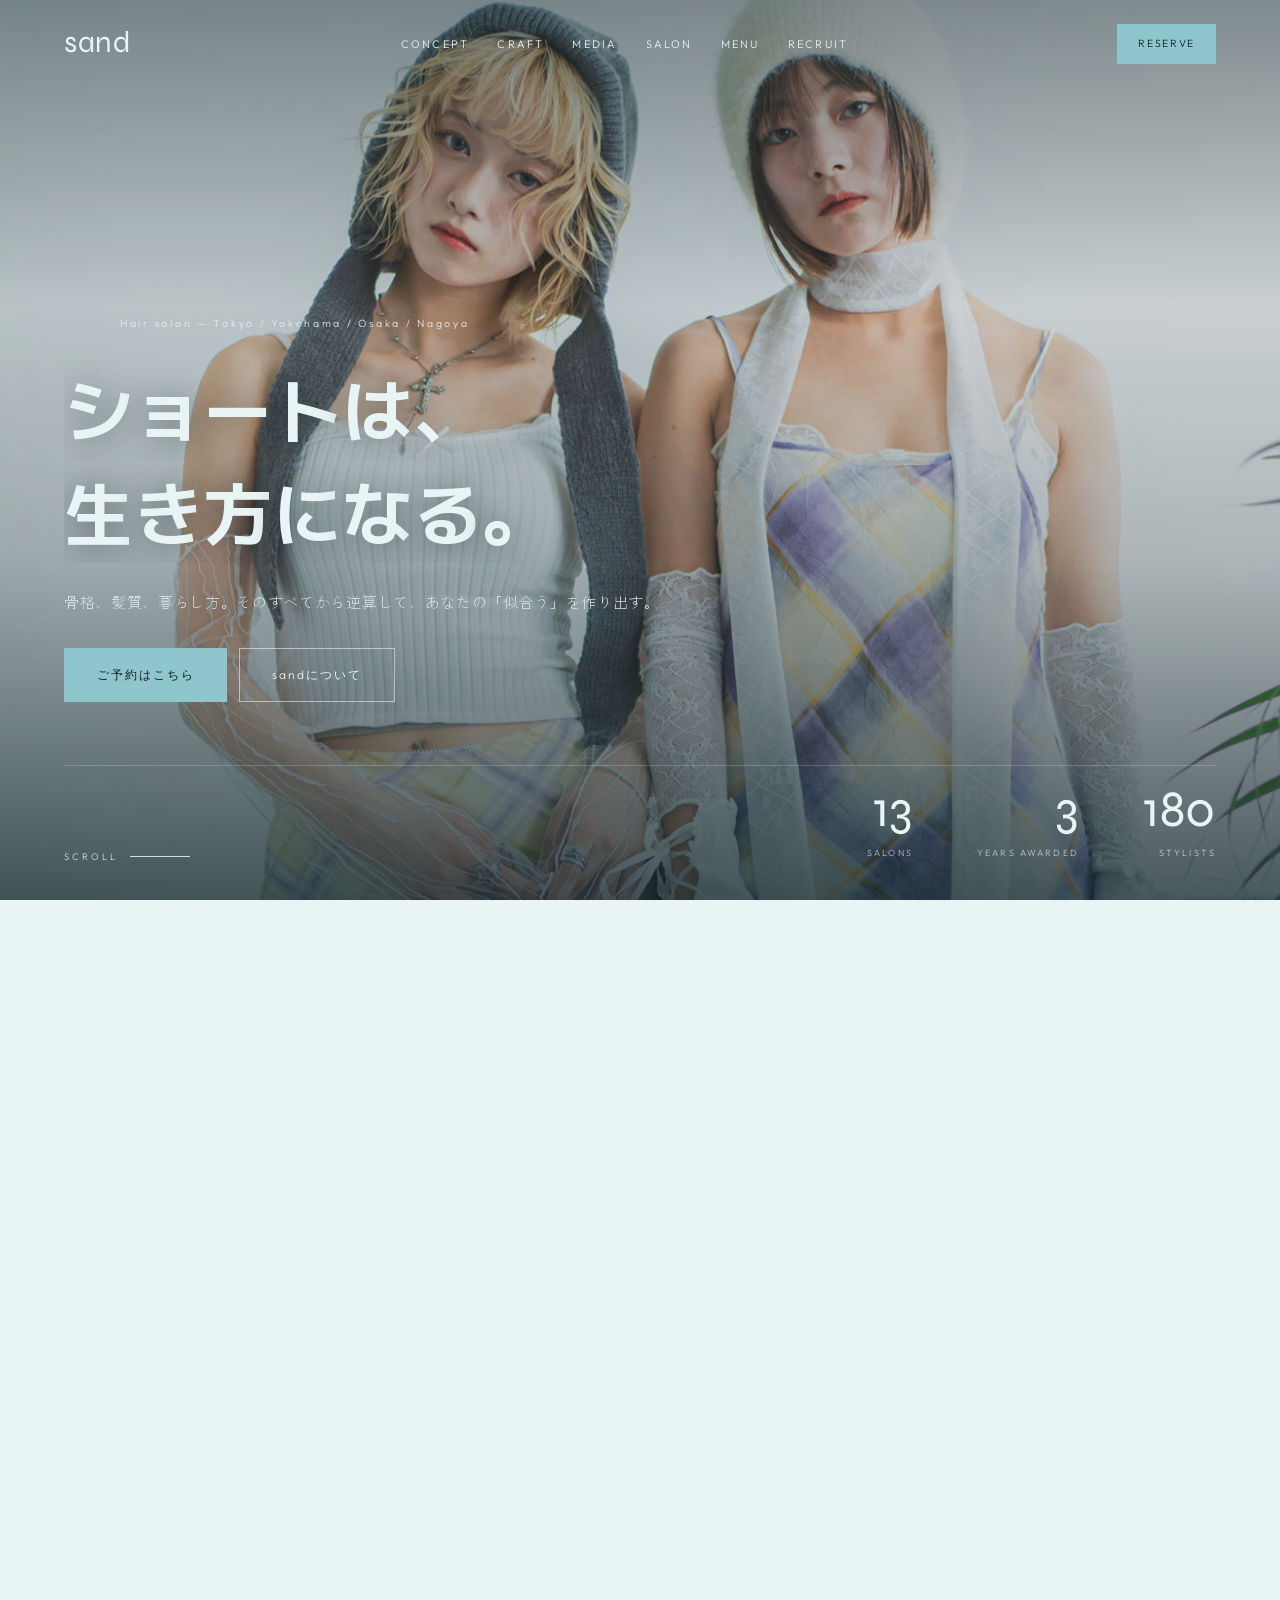
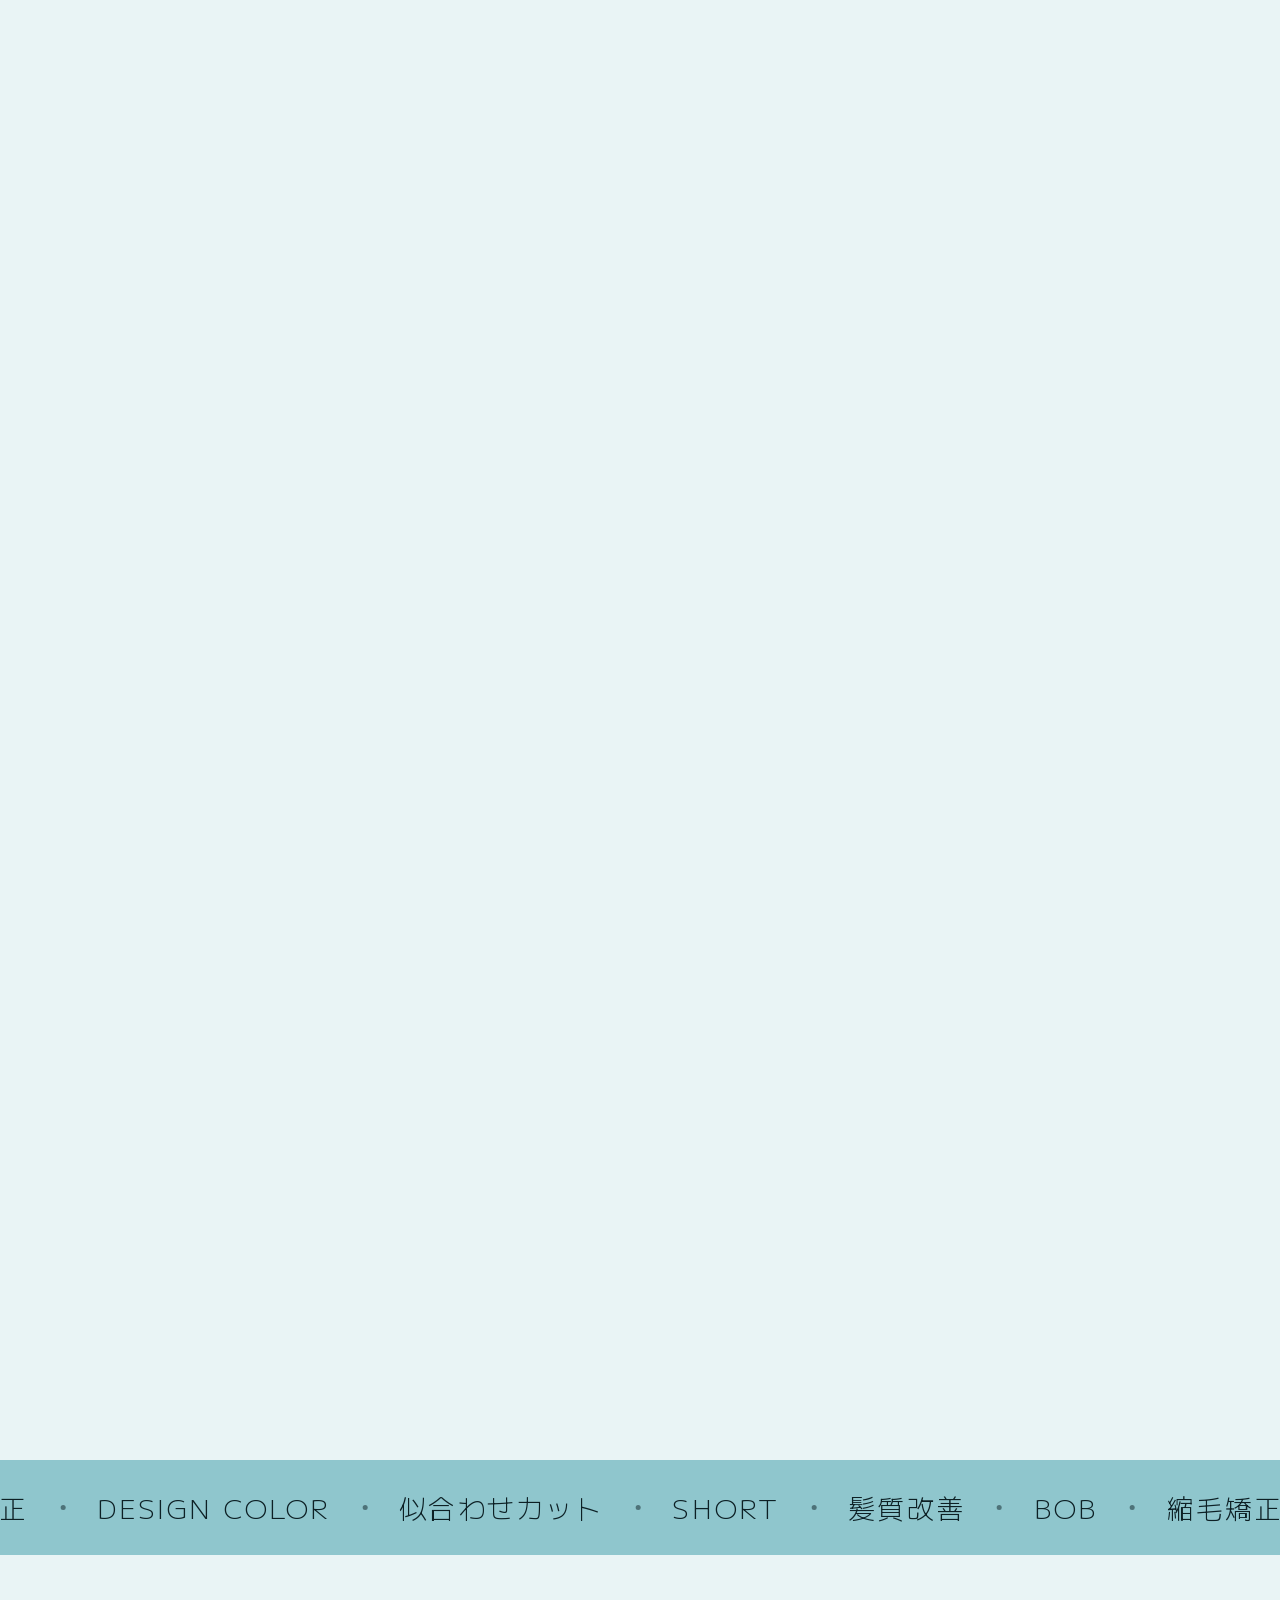
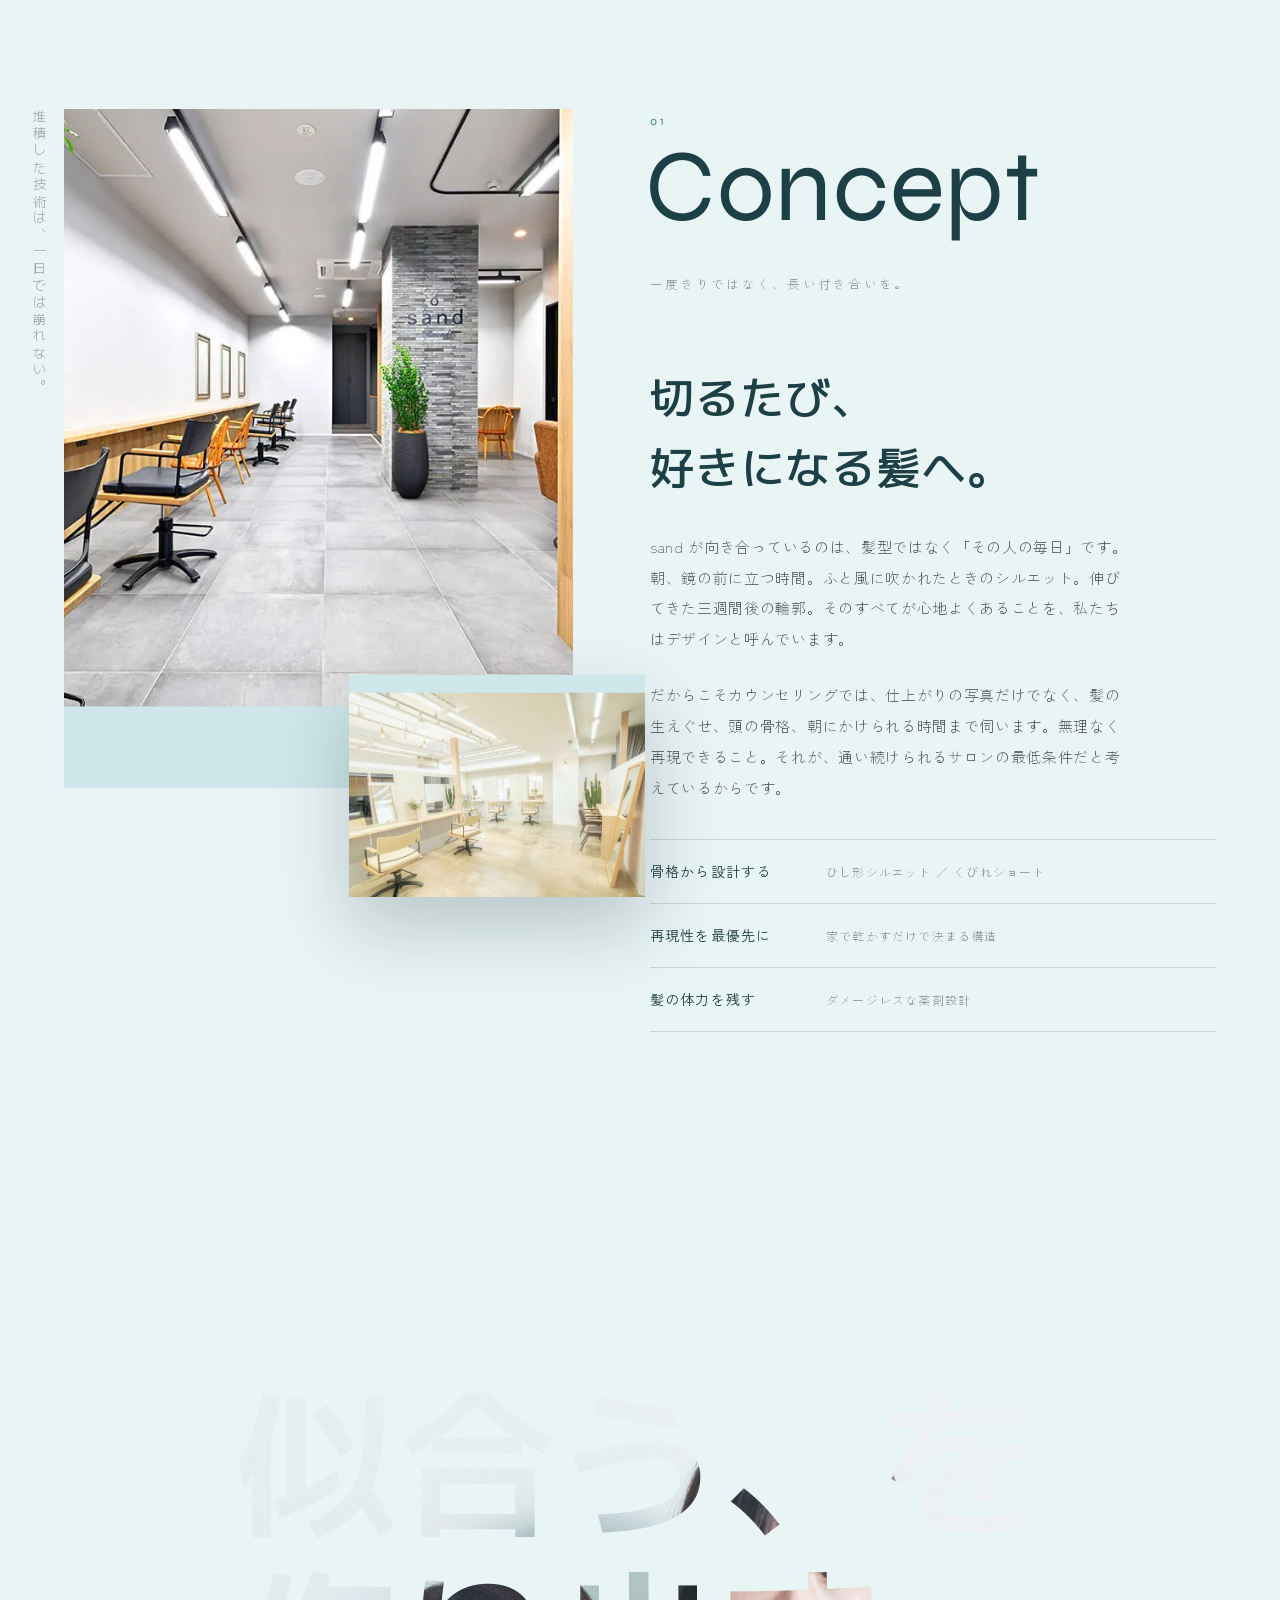
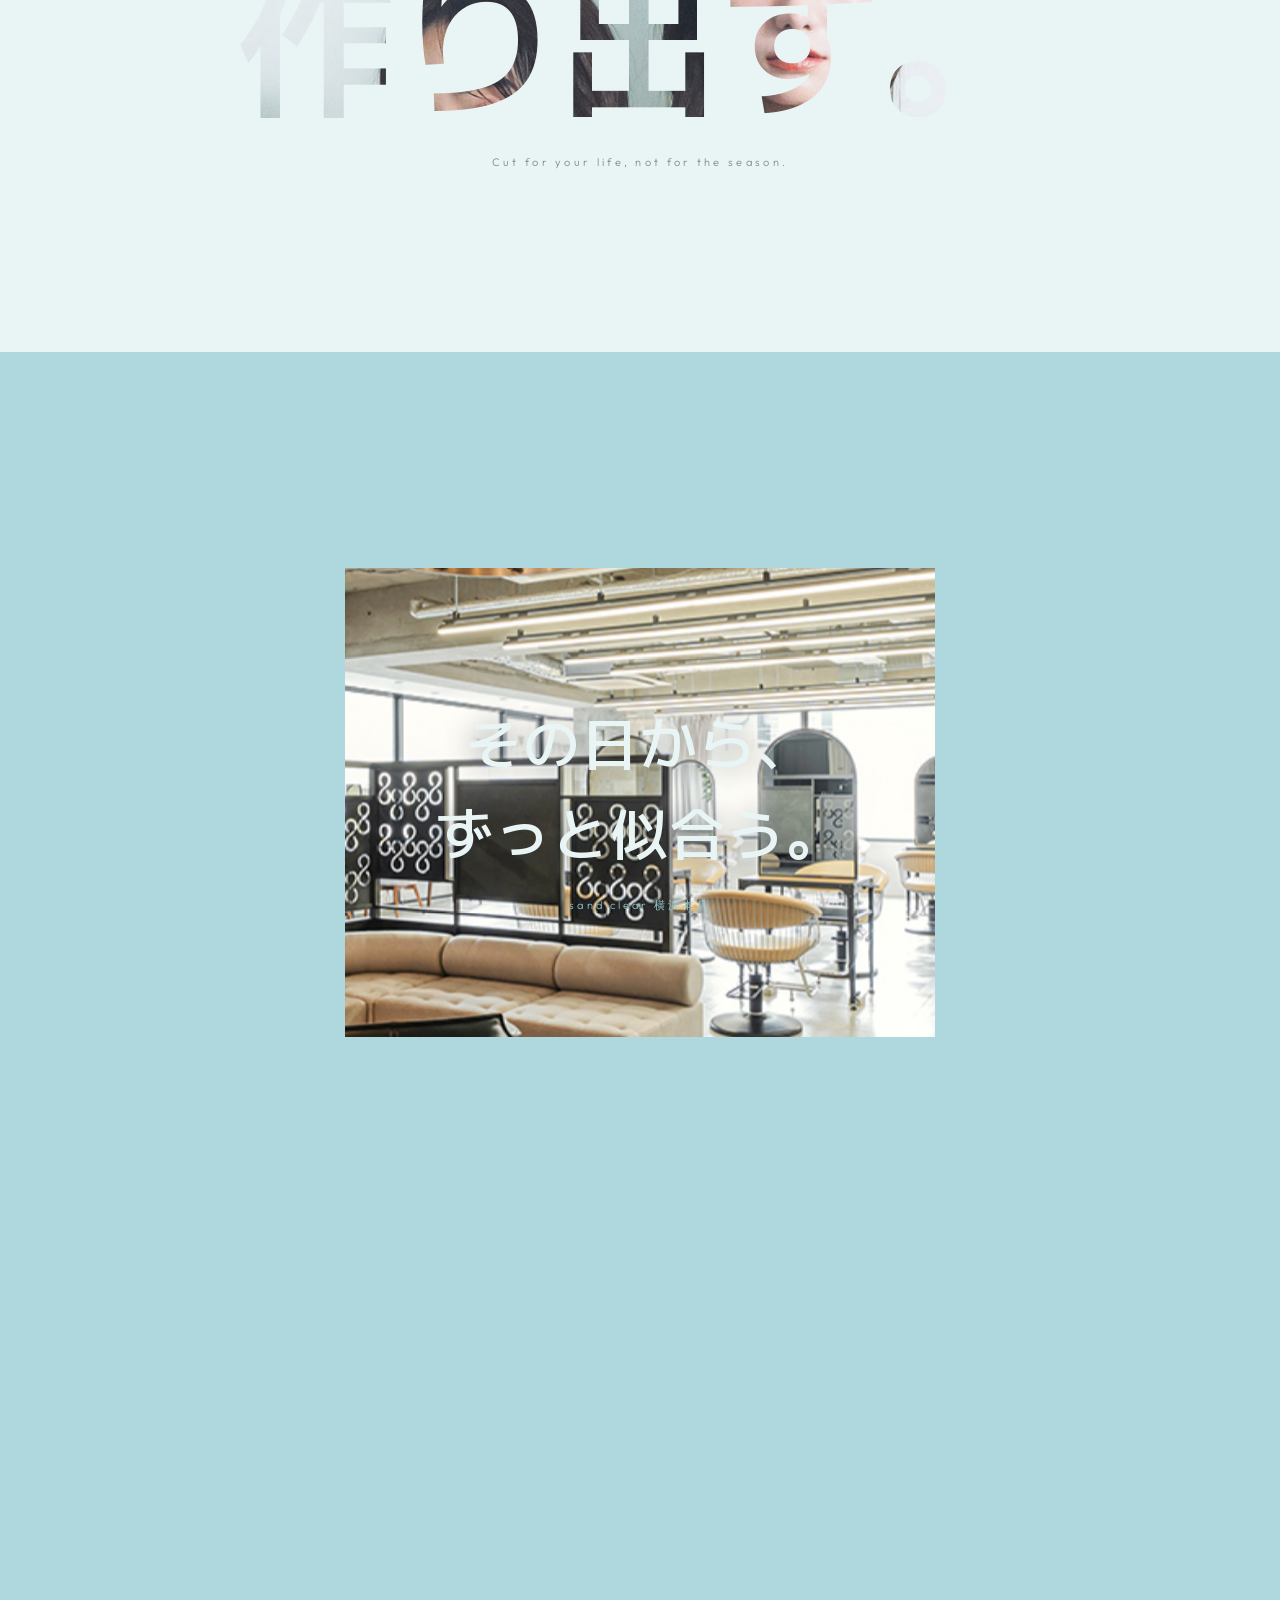
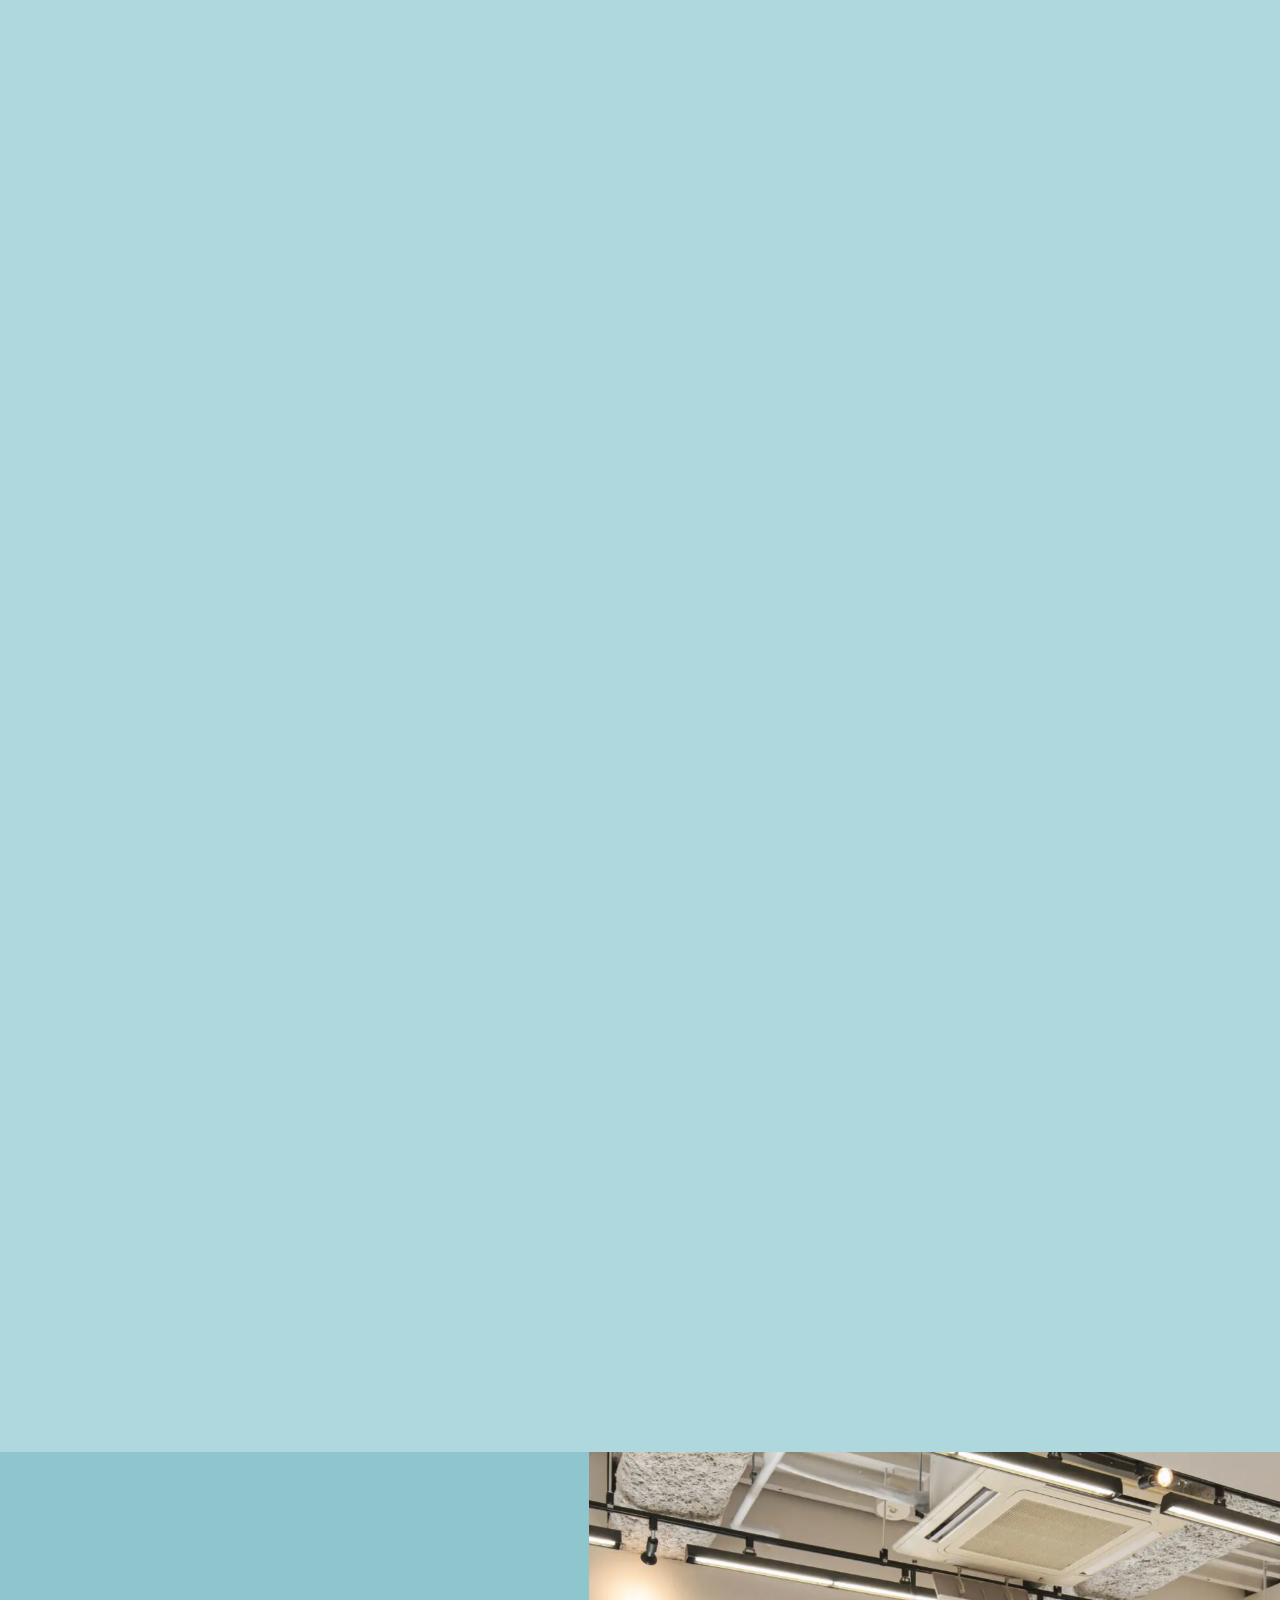
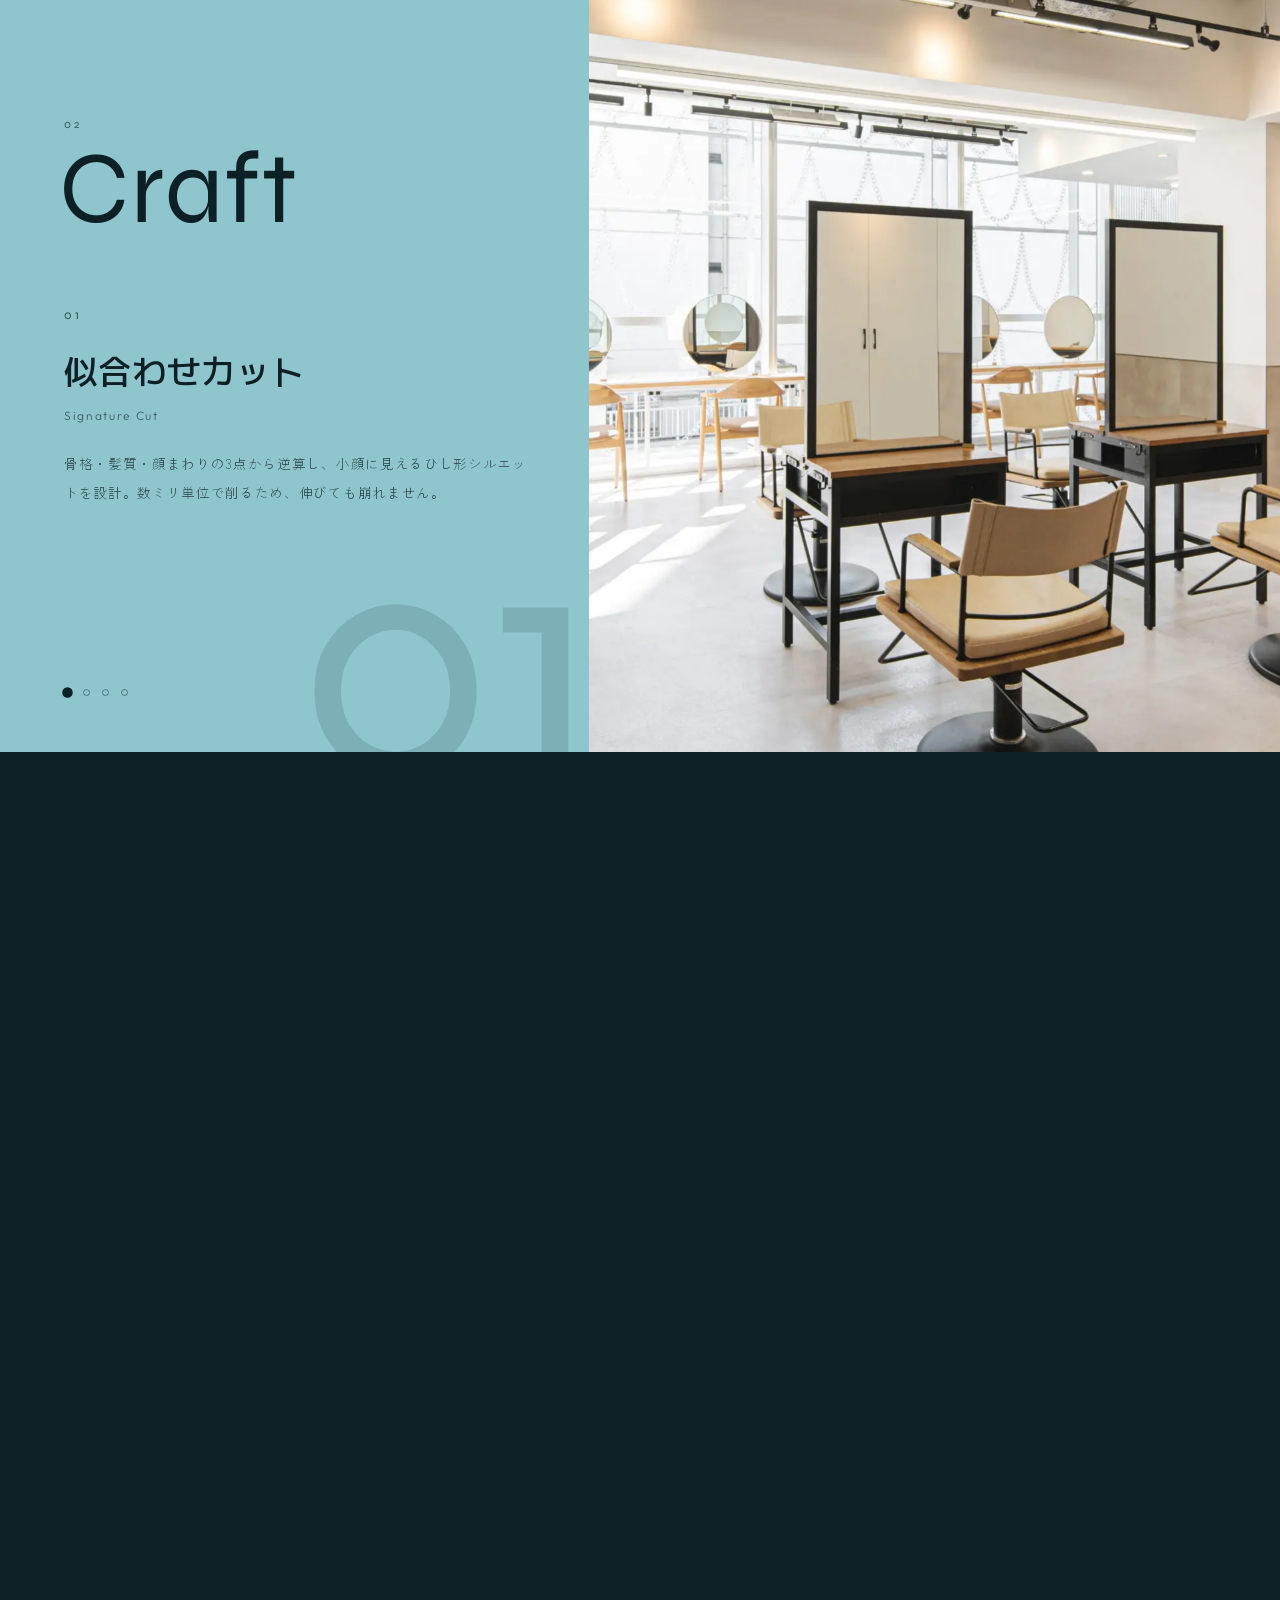
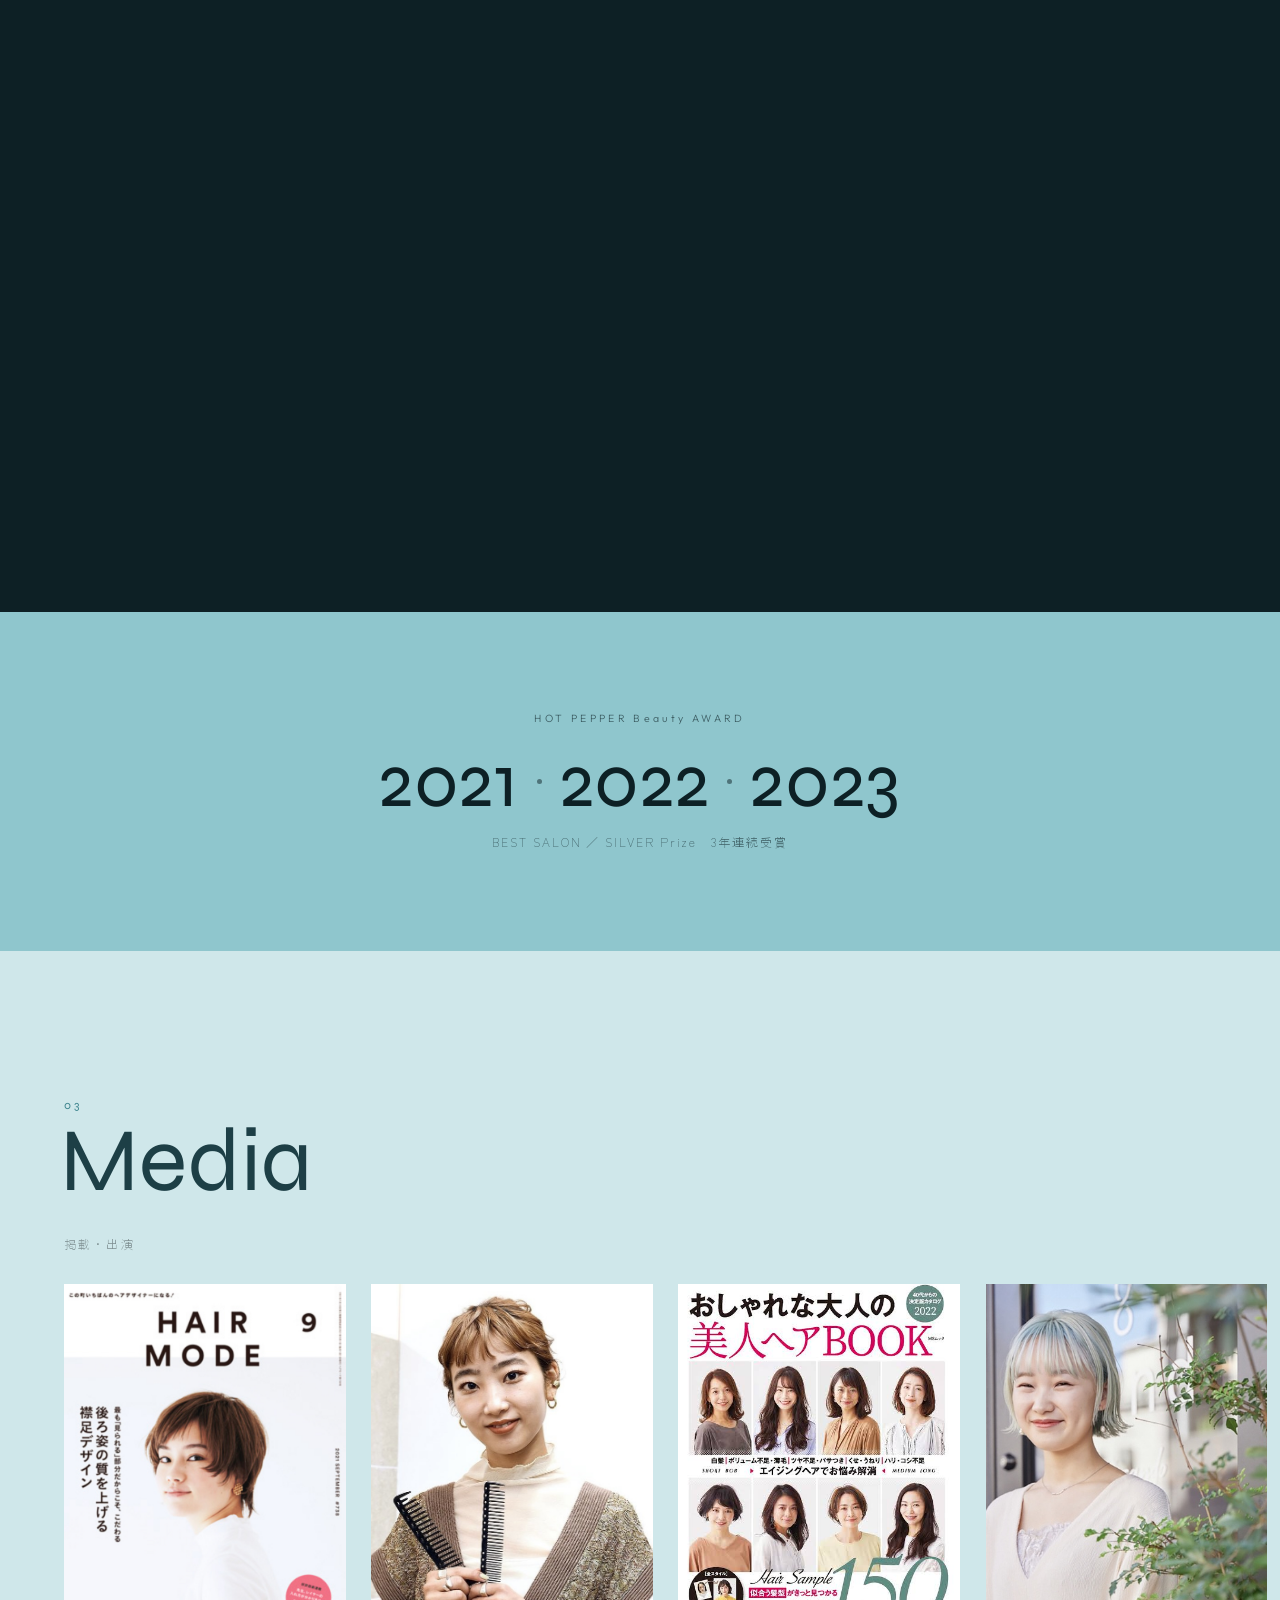
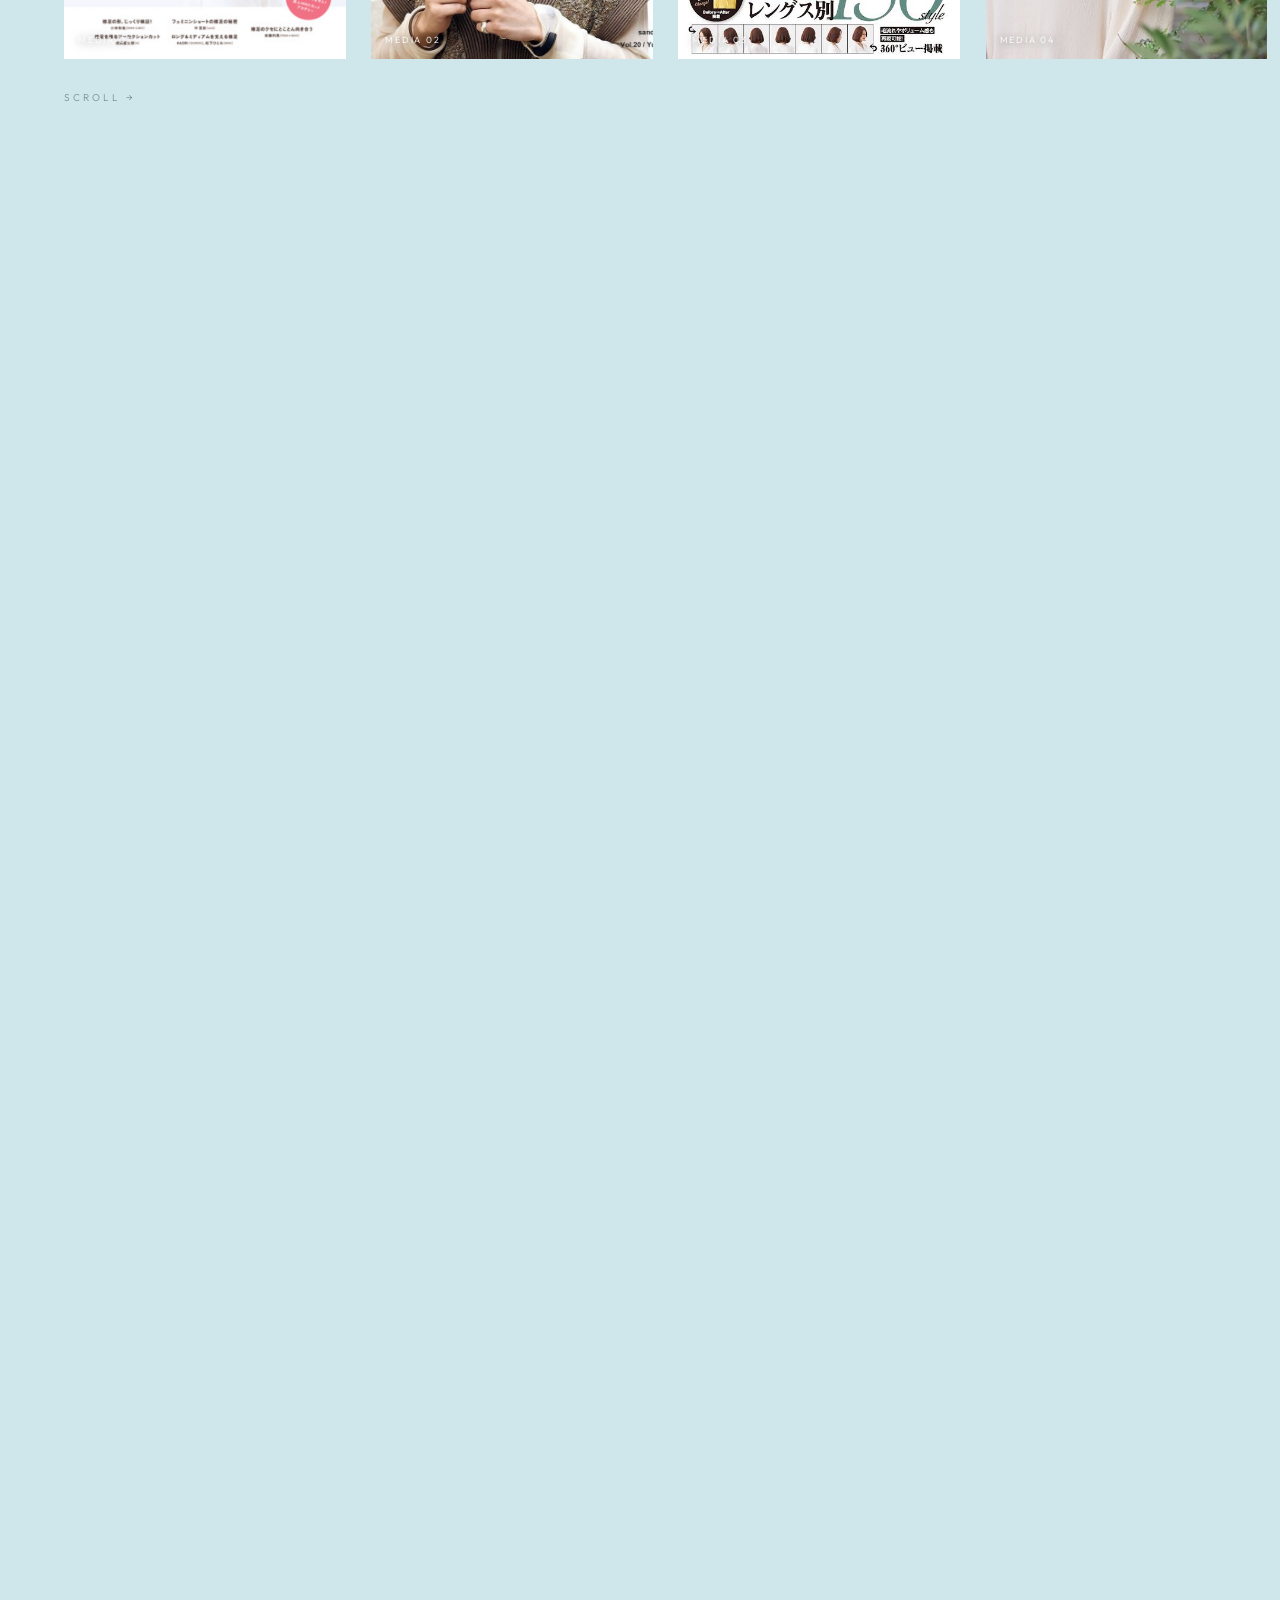
==== commit d1214467: "書体をモダンなサンセリフ構成に差し替える 旧: Cormorant Garamond + Zen Old Mincho（古典的なセリフ／明朝） 新: Syne（欧文ディスプレイ）/ M PLUS 2（" ====
--- a/index.html
+++ b/index.html
@@ -11,7 +11,7 @@
 <meta name="theme-color" content="#8FC6CD">
 <link rel="preconnect" href="https://fonts.googleapis.com">
 <link rel="preconnect" href="https://fonts.gstatic.com" crossorigin>
-<link href="https://fonts.googleapis.com/css2?family=Cormorant+Garamond:ital,wght@0,300;0,400;1,300&family=Jost:wght@200;300;400&family=Zen+Kaku+Gothic+New:wght@300;400;500&family=Zen+Old+Mincho:wght@400;500;600&display=swap" rel="stylesheet">
+<link href="https://fonts.googleapis.com/css2?family=M+PLUS+2:wght@400..800&family=Outfit:wght@200..500&family=Syne:wght@400..800&family=Zen+Kaku+Gothic+New:wght@300;400;500&display=swap" rel="stylesheet">
 <link rel="preload" as="image" href="assets/img/hero/hero01.jpg">
 <link rel="stylesheet" href="assets/css/style.css">
 </head>
--- a/assets/css/style.css
+++ b/assets/css/style.css
@@ -14,10 +14,11 @@
   --ink:#3C4A4C;   --ink-2:#7C8C8E;
   --hair:rgba(29,63,70,.16); --hair-l:rgba(247,249,249,.20);
   --hair-d:rgba(13,32,37,.20);            /* アクア面に引く罫線 */
-  --f-dp:"Cormorant Garamond","Zen Old Mincho",serif;
-  --f-mc:"Zen Old Mincho",serif;
-  --f-ja:"Zen Kaku Gothic New",sans-serif;
-  --f-ui:"Jost",sans-serif;
+  /* モダン寄りのサンセリフ構成。旧: Cormorant + Zen Old Mincho（古典的）から差し替え */
+  --f-dp:"Syne","M PLUS 2",sans-serif;      /* 欧文ディスプレイ */
+  --f-mc:"M PLUS 2",sans-serif;             /* 和文ディスプレイ */
+  --f-ja:"Zen Kaku Gothic New",sans-serif;  /* 和文本文 */
+  --f-ui:"Outfit",sans-serif;               /* ラベル */
   --pad:clamp(20px,5vw,84px);
   --max:1440px;
   --e:cubic-bezier(.22,1,.36,1);
@@ -138,7 +139,7 @@
 .drawer.open .drawer__nav a{opacity:1;transform:none;transition-delay:calc(.3s + var(--i,0)*.05s);}
 .drawer__nav a:hover{padding-left:14px;color:var(--aqua);}
 .drawer__nav i{grid-row:span 2;font-family:var(--f-dp);font-size:12px;opacity:.45;}
-.drawer__nav b{font-family:var(--f-dp);font-weight:300;font-size:clamp(28px,6vw,50px);line-height:1.05;}
+.drawer__nav b{font-family:var(--f-dp);font-weight:400;font-size:clamp(28px,6vw,50px);line-height:1.05;}
 .drawer__nav em{grid-column:2;font-size:10.5px;letter-spacing:.24em;opacity:.55;}
 .drawer__ft{display:flex;flex-wrap:wrap;gap:16px 40px;justify-content:space-between;align-items:end;color:rgba(247,249,249,.55);font-size:11px;letter-spacing:.12em;}
 .drawer__sns{display:flex;gap:22px;font-family:var(--f-ui);letter-spacing:.18em;}
@@ -166,10 +167,14 @@
 }
 .hero__kick{display:flex;align-items:center;gap:12px;margin-bottom:24px;font-family:var(--f-ui);font-size:10.5px;letter-spacing:.26em;opacity:.9;}
 .hero__kick i{width:44px;height:1px;background:var(--aqua);}
-.hero__ttl{font-family:var(--f-mc);font-weight:500;font-size:clamp(34px,6vw,86px);line-height:1.22;letter-spacing:.02em;text-shadow:0 2px 30px rgba(8,20,24,.4);}
-.hero__ttl .ln{display:block;overflow:hidden;}
-.hero__ttl .ln > span{display:inline-block;white-space:nowrap;}
-.hero__ttl .ch{display:inline-block;opacity:0;transform:translateY(1.05em) rotate(4deg);}
+.hero__ttl{font-family:var(--f-mc);font-weight:700;font-size:clamp(32px,5.4vw,78px);line-height:1.42;letter-spacing:.01em;text-shadow:0 2px 30px rgba(8,20,24,.4);}
+.hero__ttl .ln{display:block;overflow:hidden;padding-bottom:.06em;}
+/* inline-block だとベースライン下にディセンダ分の余白が生まれ、
+   マスク(.ln の overflow:hidden)が文字を切ってしまう。block にして密着させる */
+.hero__ttl .ln > span{display:block;white-space:nowrap;}
+/* vertical-align:top にしないと、各文字(inline-block)がベースライン揃えになり
+   行ボックスの下にディセンダ分の余白が積み増されてマスクが文字を切る */
+.hero__ttl .ch{display:inline-block;vertical-align:top;opacity:0;transform:translateY(1.05em) rotate(4deg);}
 .hero__ttl.go .ch{opacity:1;transform:none;transition:opacity .9s var(--e) var(--cd),transform 1.05s var(--e) var(--cd);}
 .hero__lead{margin-top:22px;font-size:clamp(12.5px,1.2vw,15px);line-height:2.2;opacity:.92;max-width:46em;}
 .hero__cta{display:flex;flex-wrap:wrap;gap:12px;margin-top:30px;}
@@ -184,7 +189,7 @@
 @keyframes sc{50%{transform:translateX(0)}100%{transform:translateX(100%)}}
 .hero__num{display:flex;gap:clamp(22px,5vw,66px);}
 .hero__num div{text-align:right;}
-.hero__num b{display:block;font-family:var(--f-dp);font-weight:300;font-size:clamp(30px,4vw,54px);line-height:1;}
+.hero__num b{display:block;font-family:var(--f-dp);font-weight:400;font-size:clamp(30px,4vw,54px);line-height:1;}
 .hero__num em{font-family:var(--f-ui);font-size:9px;letter-spacing:.24em;opacity:.7;}
 
 /* =========================================================
@@ -255,7 +260,7 @@
 .hdr{position:relative;margin-bottom:clamp(38px,5vw,64px);}
 .hdr__no{font-family:var(--f-dp);font-size:12px;letter-spacing:.24em;color:var(--aqua-d);display:block;margin-bottom:4px;}
 /* 1文字ずつ下から立ち上げるので、はみ出しを隠す。ディセンダ分だけ余白を足す */
-.hdr__en{font-family:var(--f-dp);font-weight:300;font-size:clamp(52px,9vw,132px);line-height:.88;color:var(--deep);margin-left:-.05em;overflow:hidden;padding-bottom:.14em;}
+.hdr__en{font-family:var(--f-dp);font-weight:400;font-size:clamp(46px,8vw,112px);line-height:.95;color:var(--deep);margin-left:-.05em;overflow:hidden;padding-bottom:.24em;}
 .hdr__ja{margin-top:12px;font-size:12.5px;letter-spacing:.18em;color:var(--ink-2);}
 .hdr--c{text-align:center;}
 .hdr--c .hdr__en{margin-left:0;}
@@ -349,7 +354,7 @@
 /* アクア地なので文字は濃ティール側に反転させる */
 .chap__n{font-family:var(--f-dp);font-size:13px;letter-spacing:.22em;color:var(--deep-3);opacity:.7;}
 .chap h3{margin:16px 0 4px;font-family:var(--f-mc);font-weight:500;font-size:clamp(22px,2.6vw,38px);line-height:1.5;letter-spacing:.04em;color:var(--deep-3);}
-.chap em{font-family:var(--f-dp);font-style:italic;font-size:14px;color:rgba(13,32,37,.62);}
+.chap em{font-family:var(--f-ui);font-size:12px;letter-spacing:.14em;color:rgba(13,32,37,.62);}
 .chap p{margin-top:20px;font-size:13.5px;line-height:2.15;color:rgba(13,32,37,.82);}
 .pin__dots{position:absolute;left:var(--pad);bottom:56px;z-index:2;display:flex;gap:12px;}
 .pin__dots li{width:7px;height:7px;border-radius:50%;border:1px solid rgba(13,32,37,.45);transition:background .5s var(--e),transform .5s var(--e),border-color .5s var(--e);}
@@ -372,7 +377,7 @@
 .awd{background:var(--aqua);color:var(--deep-3);padding-block:clamp(56px,8vw,96px);text-align:center;}
 .awd__l{font-family:var(--f-ui);font-size:10.5px;letter-spacing:.32em;color:rgba(13,32,37,.62);}
 .awd__y{display:flex;justify-content:center;align-items:center;gap:18px;margin:14px 0 10px;}
-.awd__y b{font-family:var(--f-dp);font-weight:300;font-size:clamp(34px,6vw,76px);line-height:1;}
+.awd__y b{font-family:var(--f-dp);font-weight:400;font-size:clamp(34px,6vw,76px);line-height:1;}
 .awd__y i{width:5px;height:5px;border-radius:50%;background:var(--deep-3);opacity:.5;}
 .awd__s{font-size:12px;letter-spacing:.16em;color:rgba(13,32,37,.62);}
 
@@ -382,7 +387,7 @@
 .hz{position:relative;background:var(--paper-2);}
 .hz__stage{position:relative;height:100svh;overflow:hidden;display:flex;flex-direction:column;justify-content:center;gap:28px;padding-block:90px;}
 .hz__hd{padding-inline:var(--pad);}
-.hz__hd .hdr__en{font-family:var(--f-dp);font-weight:300;font-size:clamp(46px,7vw,104px);line-height:.9;color:var(--deep);}
+.hz__hd .hdr__en{font-family:var(--f-dp);font-weight:400;font-size:clamp(46px,7vw,104px);line-height:.9;color:var(--deep);}
 .hz__hd .hdr__no{font-family:var(--f-dp);font-size:12px;letter-spacing:.24em;color:var(--aqua-d);}
 .hz__hd .hdr__ja{margin-top:8px;font-size:12px;letter-spacing:.18em;color:var(--ink-2);}
 .hz__track{display:flex;gap:clamp(16px,2vw,30px);padding-inline:var(--pad);width:max-content;will-change:transform;}
@@ -446,7 +451,7 @@
 .mn__grid{display:grid;grid-template-columns:repeat(2,minmax(0,1fr));gap:clamp(28px,3.4vw,54px) clamp(36px,7vw,120px);}
 @media (max-width:760px){.mn__grid{grid-template-columns:1fr;}}
 .mn__t{display:flex;align-items:baseline;gap:12px;padding-bottom:14px;border-bottom:1px solid var(--hair-d);}
-.mn__t i{font-family:var(--f-dp);font-style:normal;font-weight:300;font-size:clamp(26px,3vw,38px);line-height:1;color:var(--deep-3);}
+.mn__t i{font-family:var(--f-dp);font-style:normal;font-weight:400;font-size:clamp(26px,3vw,38px);line-height:1;color:var(--deep-3);}
 .mn__t span{font-size:11px;letter-spacing:.2em;color:rgba(13,32,37,.62);}
 .mn__g li{display:flex;justify-content:space-between;align-items:baseline;gap:14px;padding:14px 0;border-bottom:1px solid var(--hair-d);font-size:12.5px;color:rgba(13,32,37,.86);}
 .mn__g li b{font-family:var(--f-dp);font-weight:400;font-size:18px;color:var(--deep-3);white-space:nowrap;}
@@ -461,7 +466,7 @@
 .rec::after{content:"";position:absolute;inset:0;z-index:1;background:linear-gradient(180deg,rgba(13,32,37,.6),rgba(13,32,37,.86));}
 .rec__in{max-width:840px;z-index:3;}
 .rec .hdr__no{color:var(--aqua);font-family:var(--f-dp);font-size:12px;letter-spacing:.24em;display:block;}
-.rec__en{font-family:var(--f-dp);font-weight:300;font-size:clamp(50px,9vw,140px);line-height:.9;margin:12px 0 24px;}
+.rec__en{font-family:var(--f-dp);font-weight:400;font-size:clamp(46px,8vw,118px);line-height:.96;margin:12px 0 24px;}
 .rec__cp{font-family:var(--f-mc);font-weight:500;font-size:clamp(19px,2.6vw,33px);line-height:1.85;letter-spacing:.04em;}
 .rec__tx{margin:26px auto 0;max-width:640px;font-size:13.5px;line-height:2.3;color:rgba(247,249,249,.76);}
 .rec__cta{display:flex;flex-wrap:wrap;gap:12px;justify-content:center;margin-top:40px;}
@@ -472,7 +477,7 @@
 .cnt{background:var(--paper-2);}
 .cnt__grid{display:grid;grid-template-columns:repeat(auto-fit,minmax(258px,1fr));gap:clamp(28px,4vw,58px);}
 .cnt__c{display:flex;flex-direction:column;align-items:flex-start;gap:13px;padding-top:24px;border-top:1px solid var(--deep);}
-.cnt__c h3{font-family:var(--f-dp);font-weight:300;font-size:32px;line-height:1;color:var(--deep);}
+.cnt__c h3{font-family:var(--f-dp);font-weight:400;font-size:32px;line-height:1;color:var(--deep);}
 .cnt__c p{font-size:12.5px;line-height:2.05;margin-bottom:6px;}
 .cnt__c .btn{width:100%;max-width:340px;}
 .sns{width:100%;max-width:340px;border-top:1px solid var(--hair);}
@@ -563,7 +568,7 @@
 .crumb a{color:var(--deep);}
 .crumb a:hover{color:var(--aqua-d);}
 .crumb em{font-style:normal;color:var(--ink-2);}
-.sub__en{font-family:var(--f-dp);font-weight:300;font-size:clamp(52px,10vw,142px);line-height:.88;color:var(--deep);margin-left:-.05em;}
+.sub__en{font-family:var(--f-dp);font-weight:400;font-size:clamp(46px,8.4vw,116px);line-height:.95;color:var(--deep);margin-left:-.05em;}
 .sub__ja{margin-top:12px;font-size:12.5px;letter-spacing:.18em;color:var(--ink-2);}
 .sub__sec{padding-block:clamp(56px,8vw,110px);}
 .sub__sec--tint{background:var(--paper-2);}
